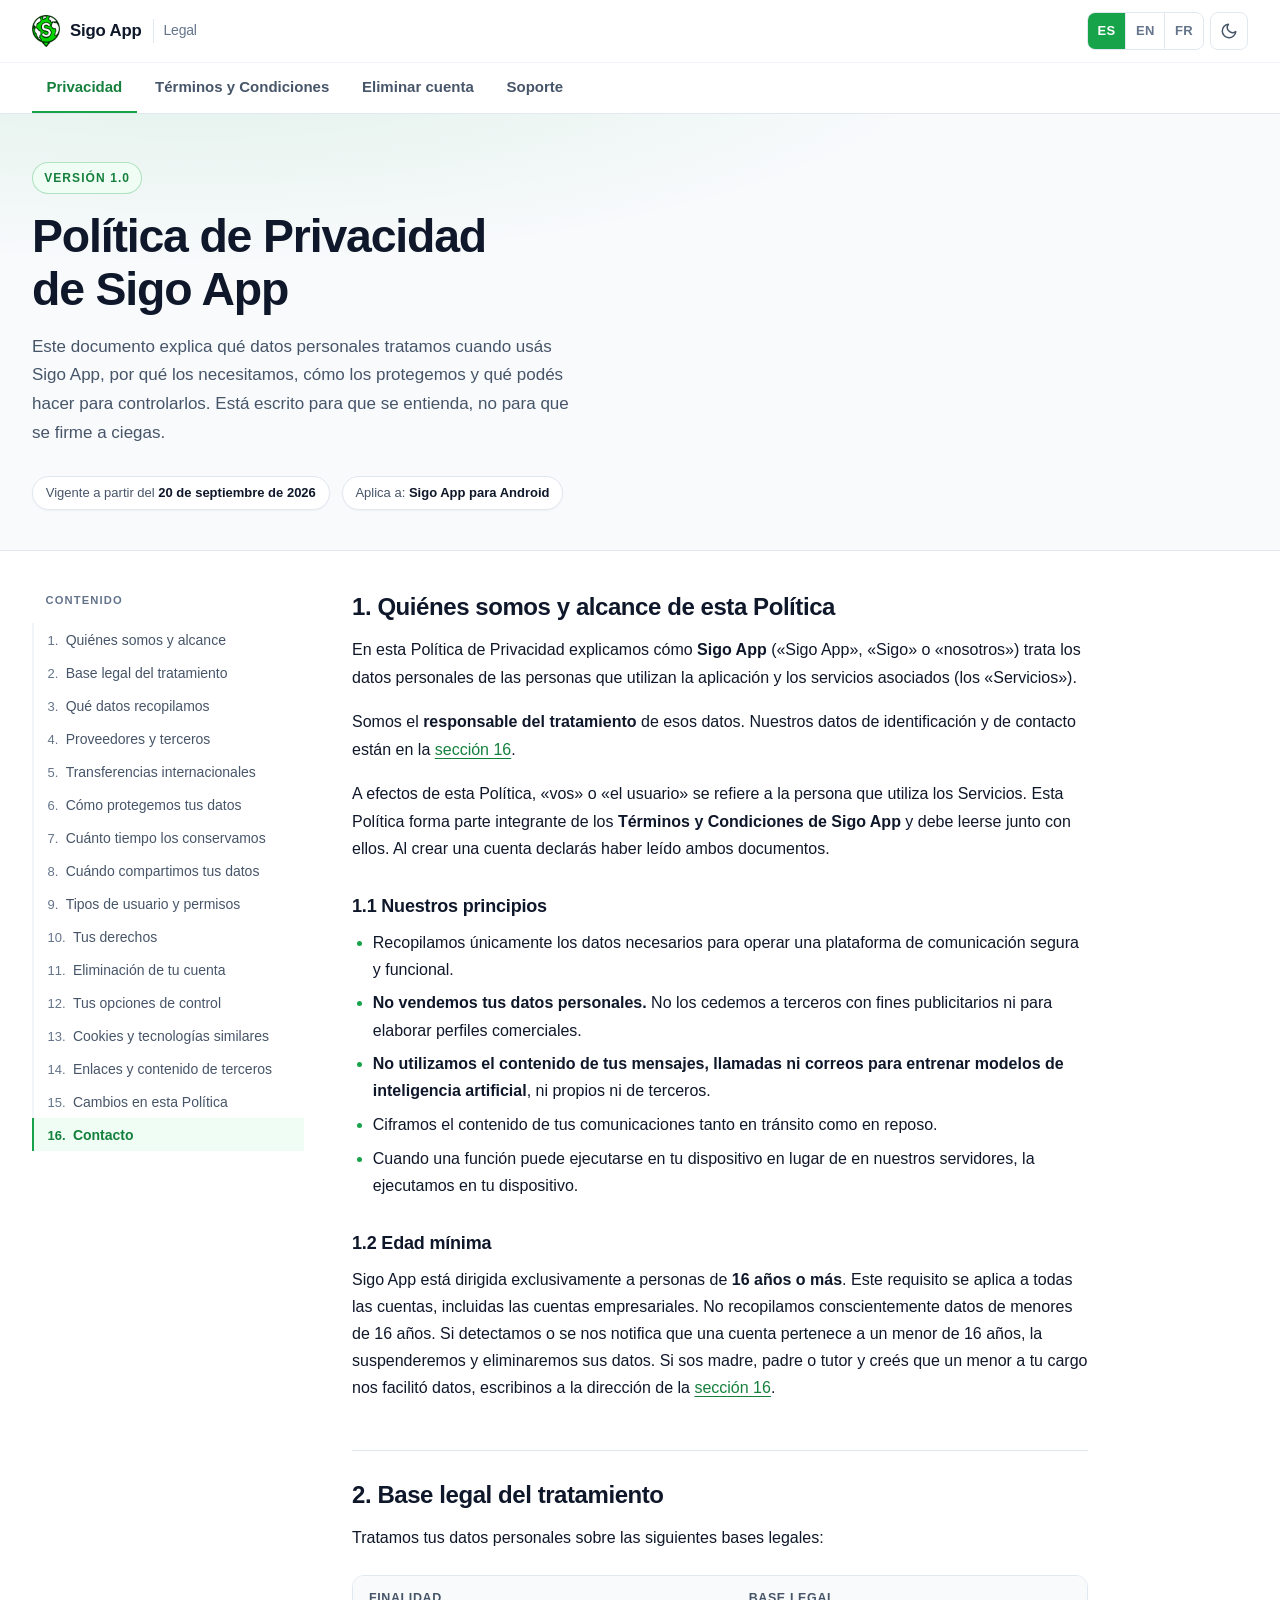
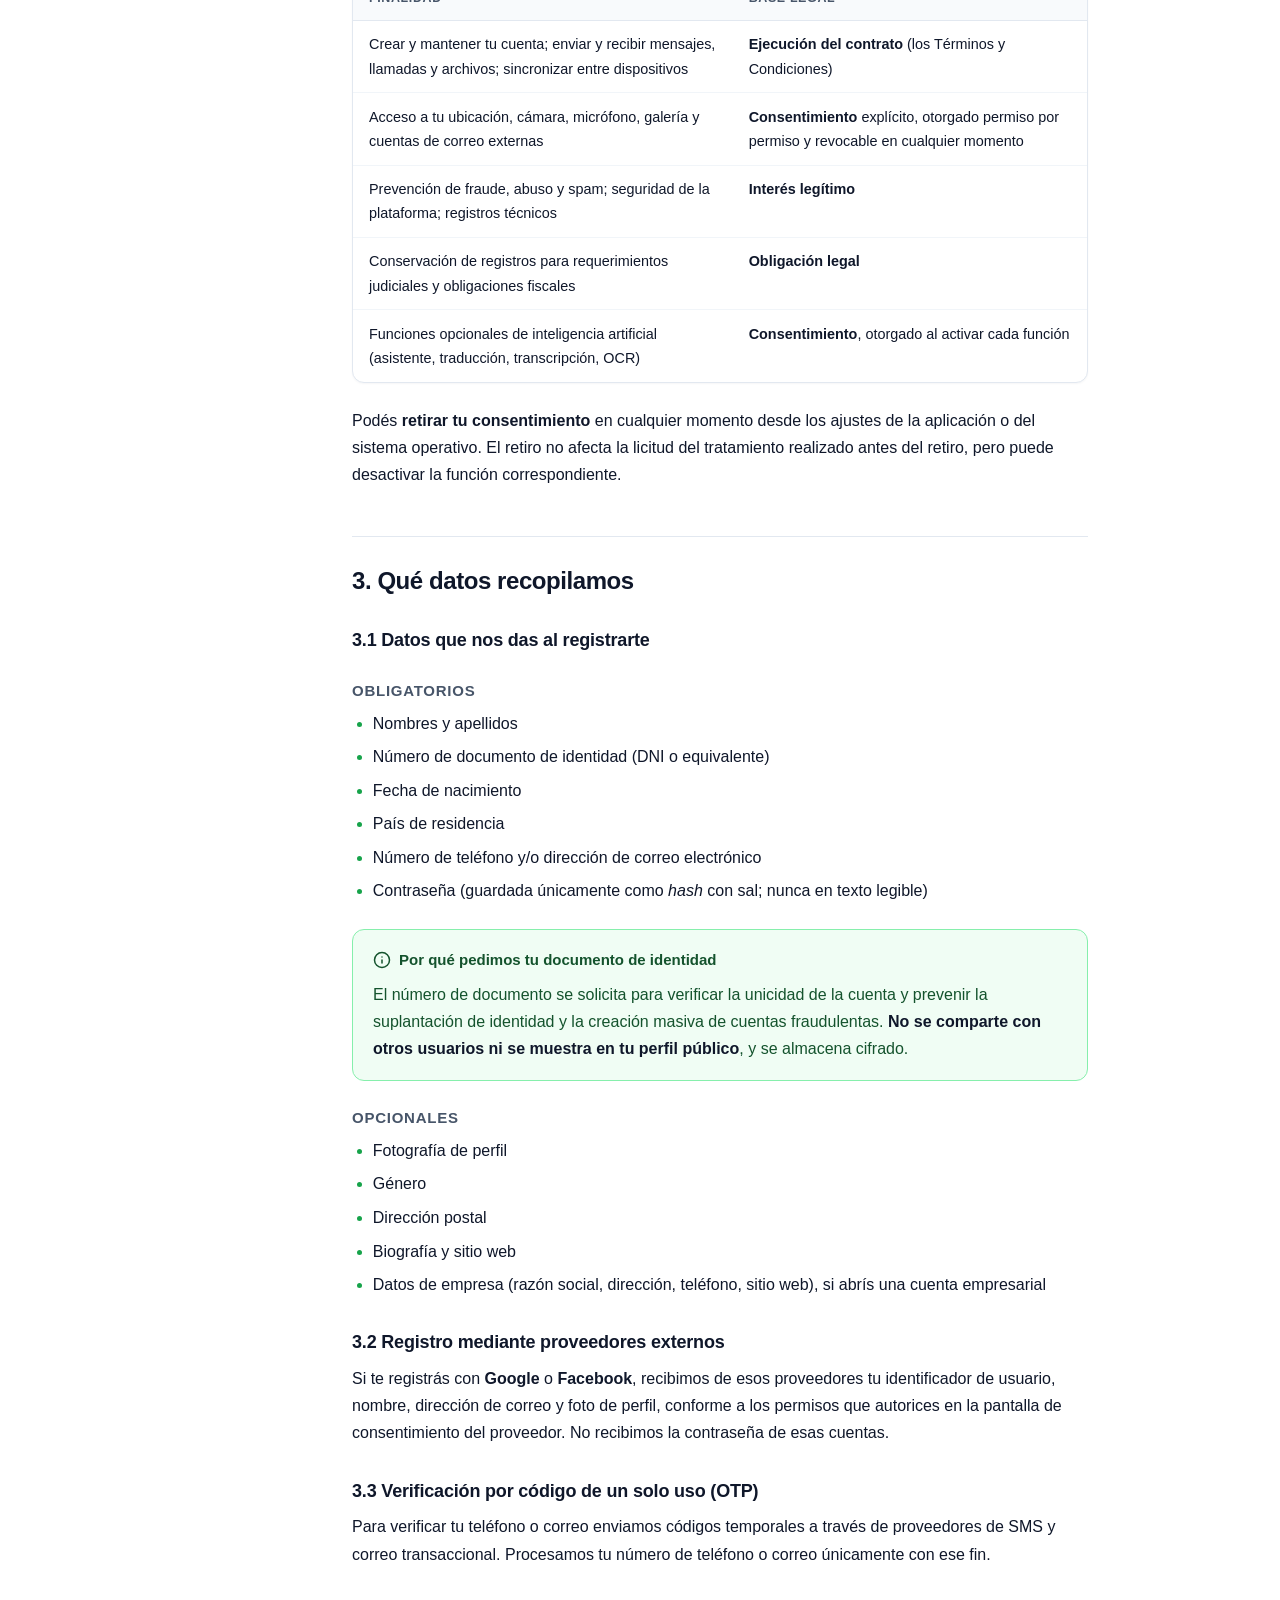
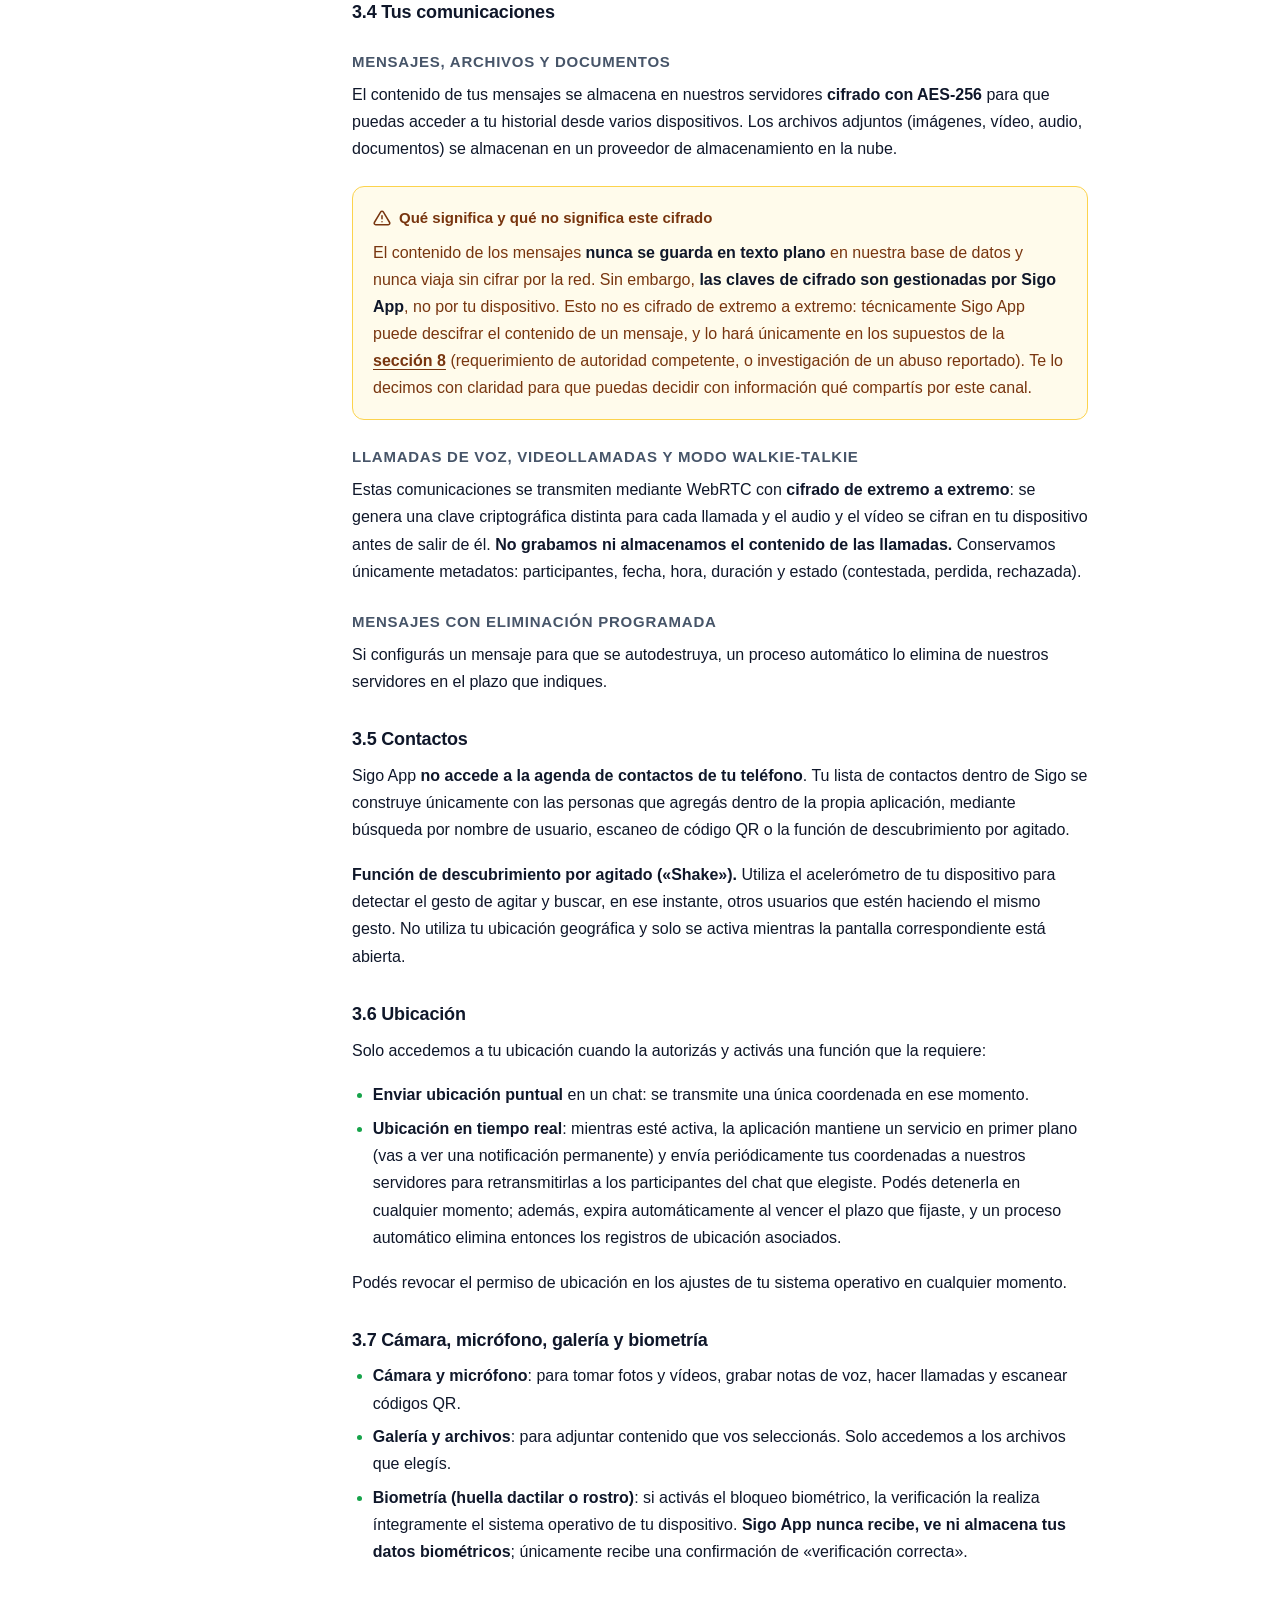
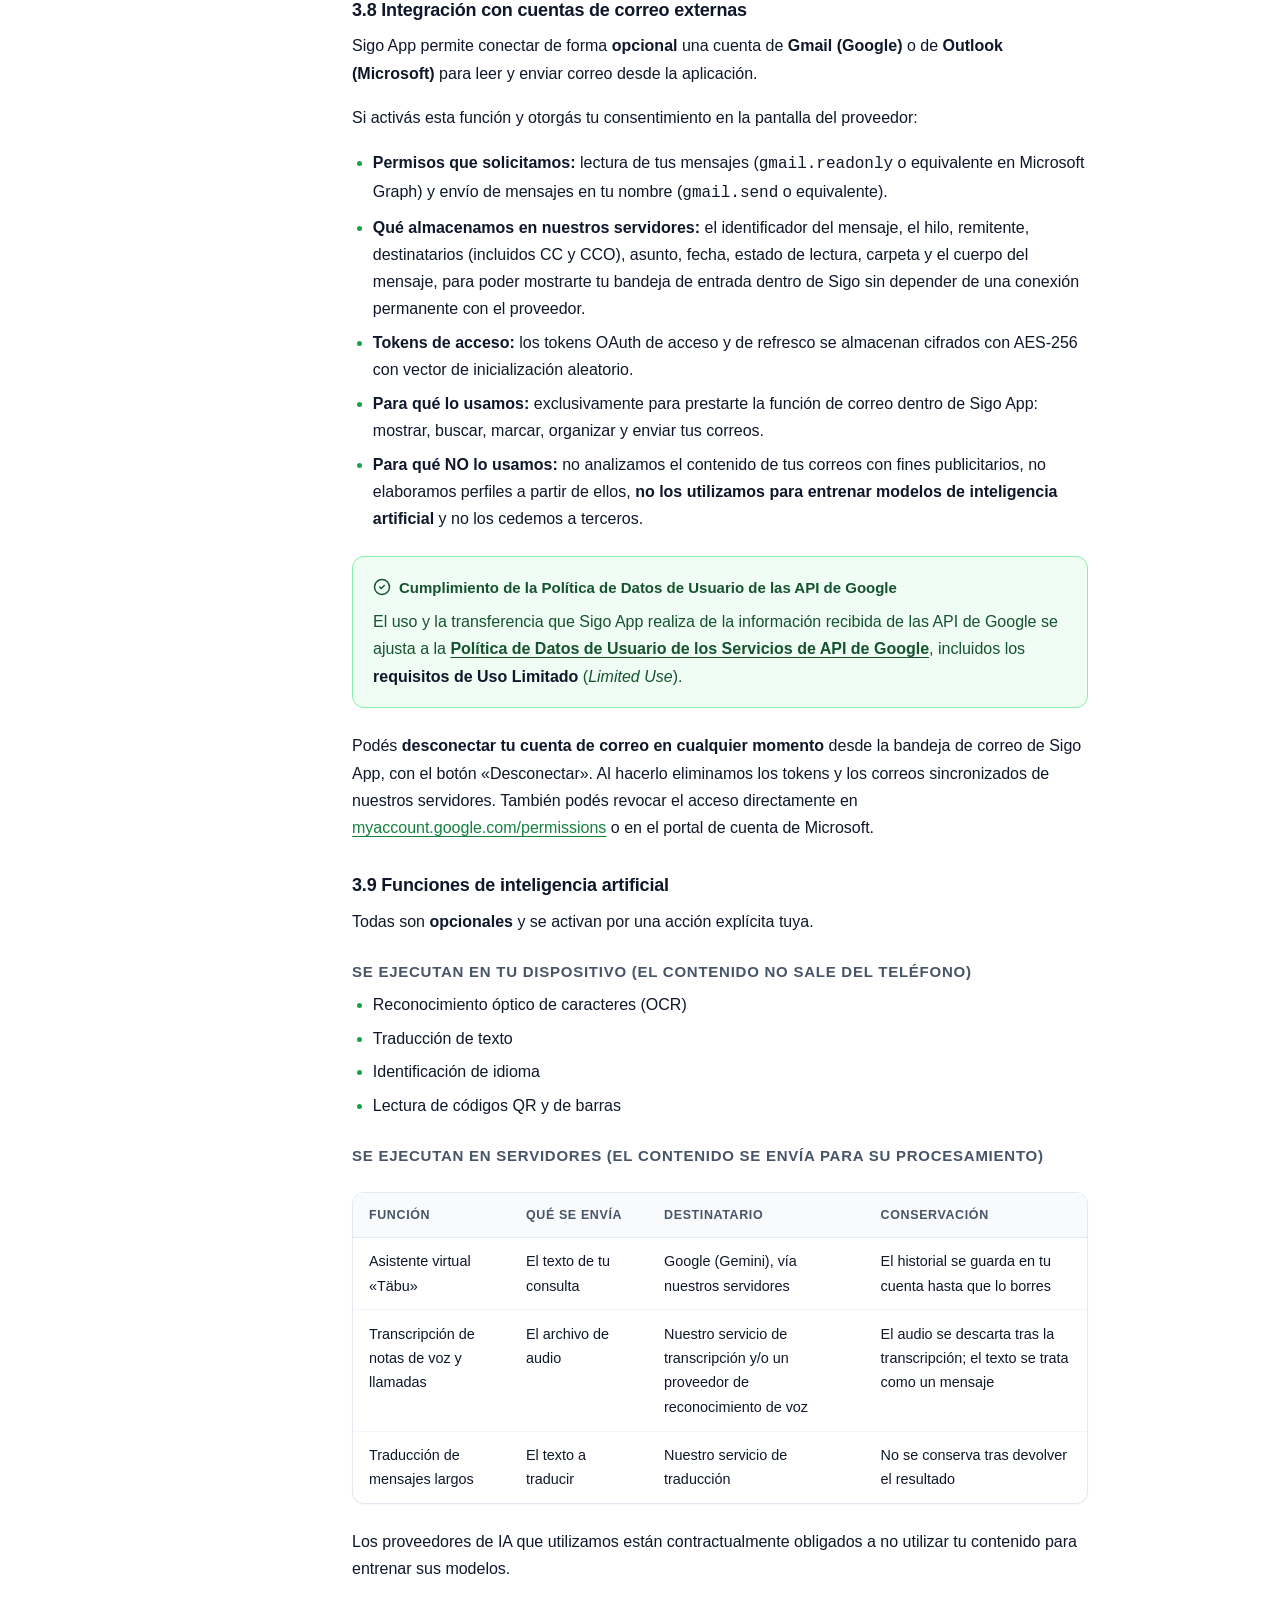
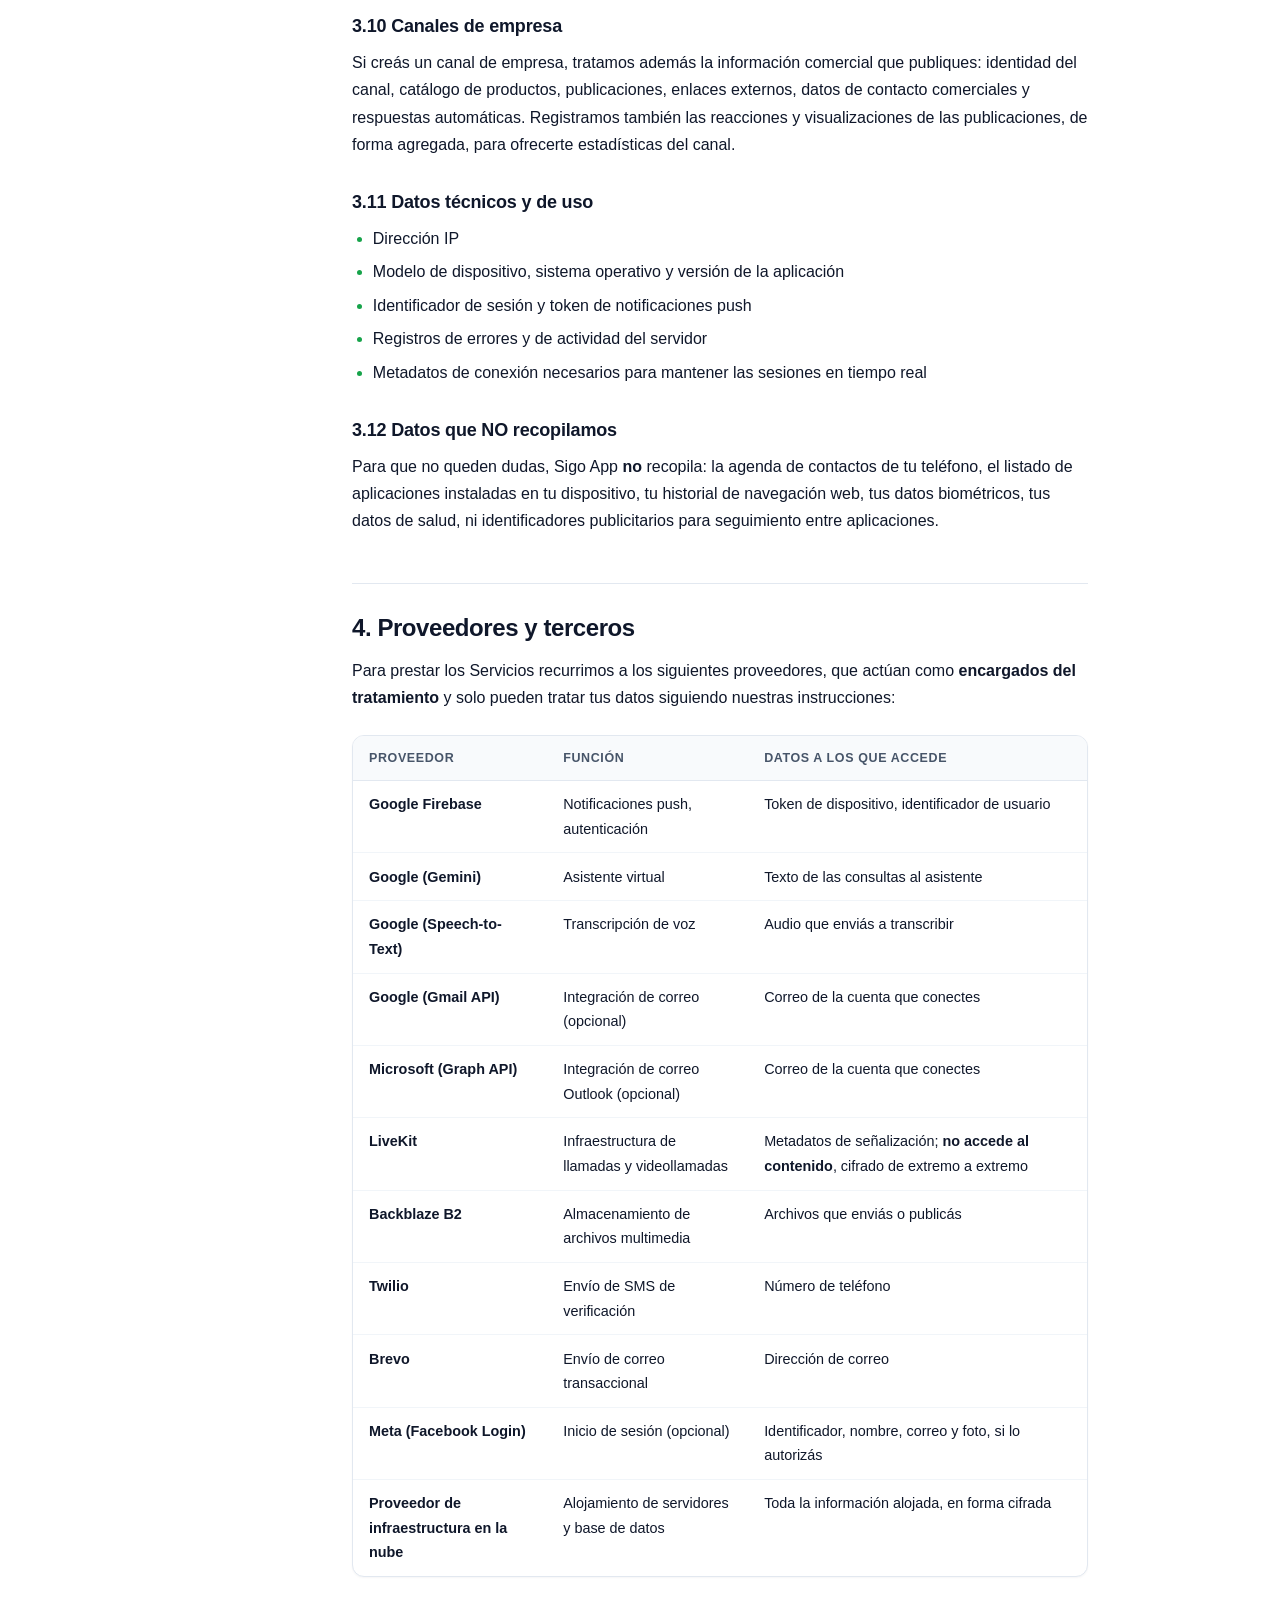
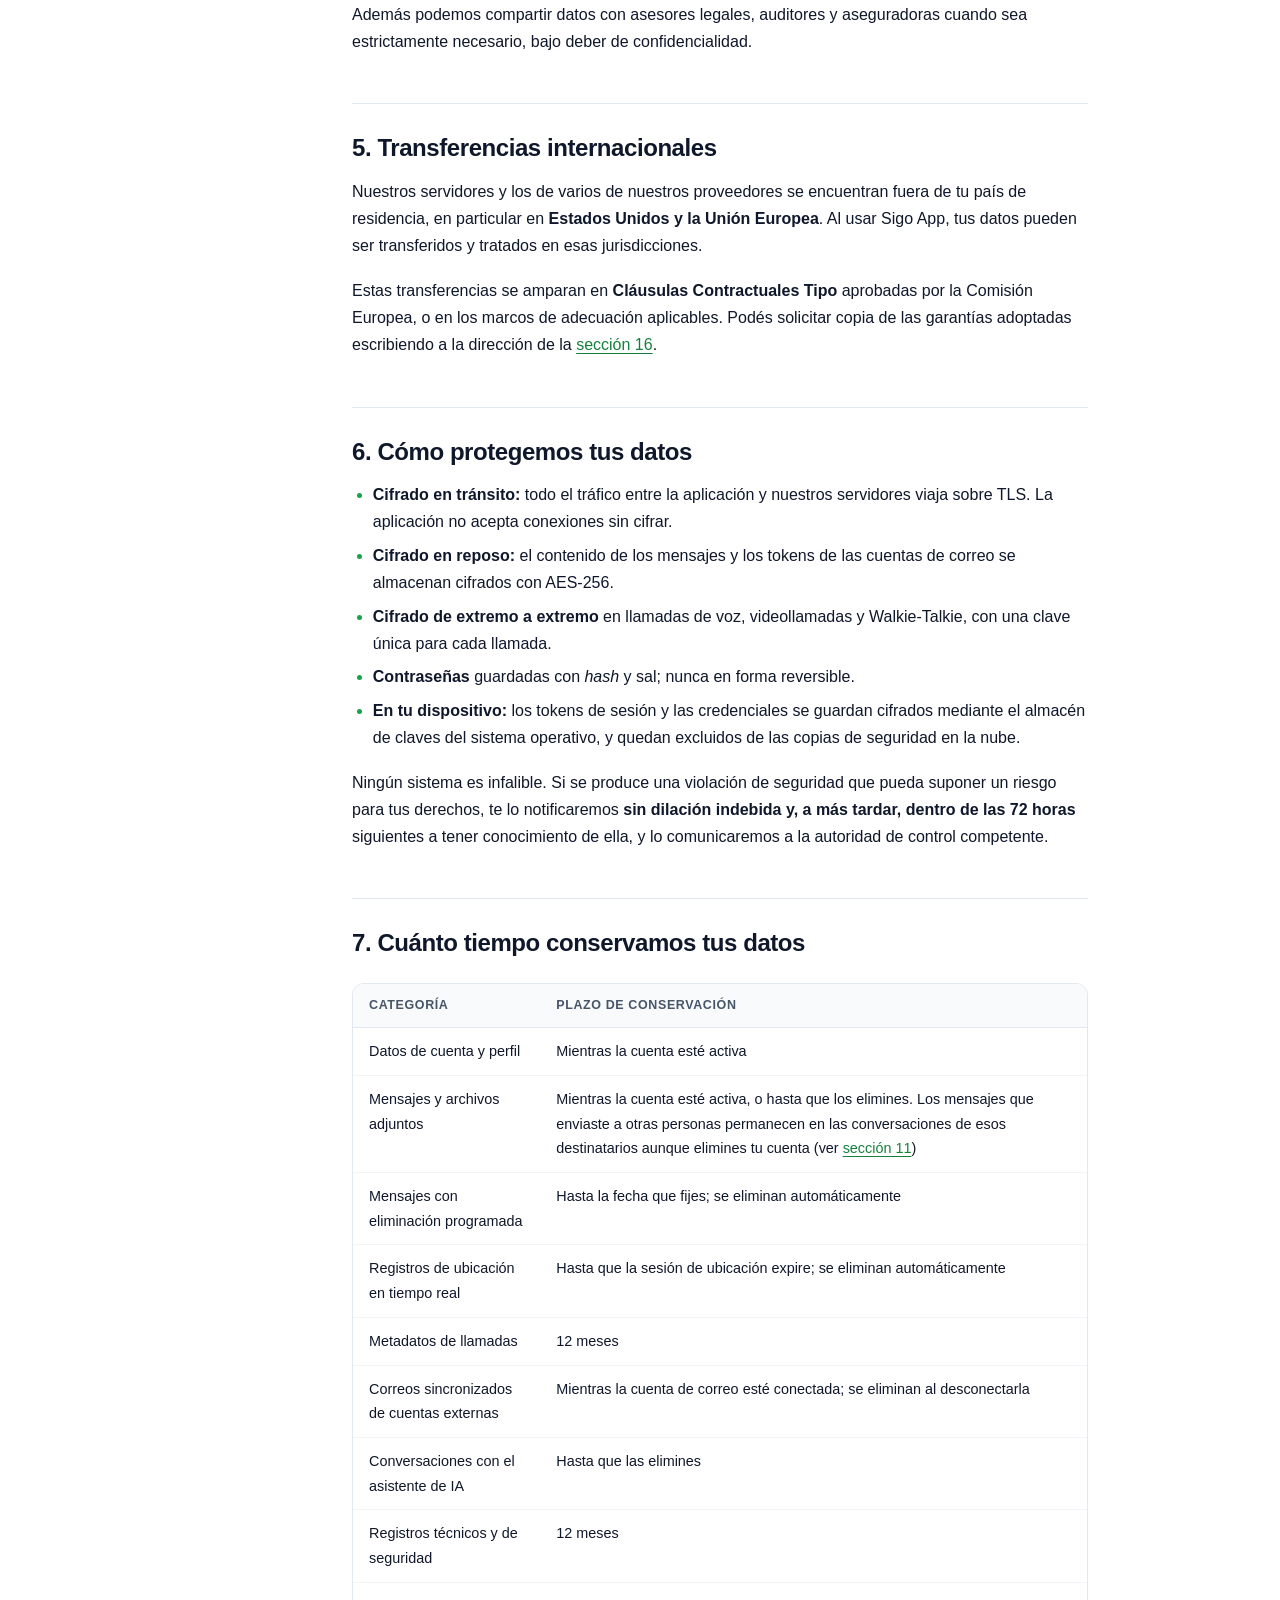
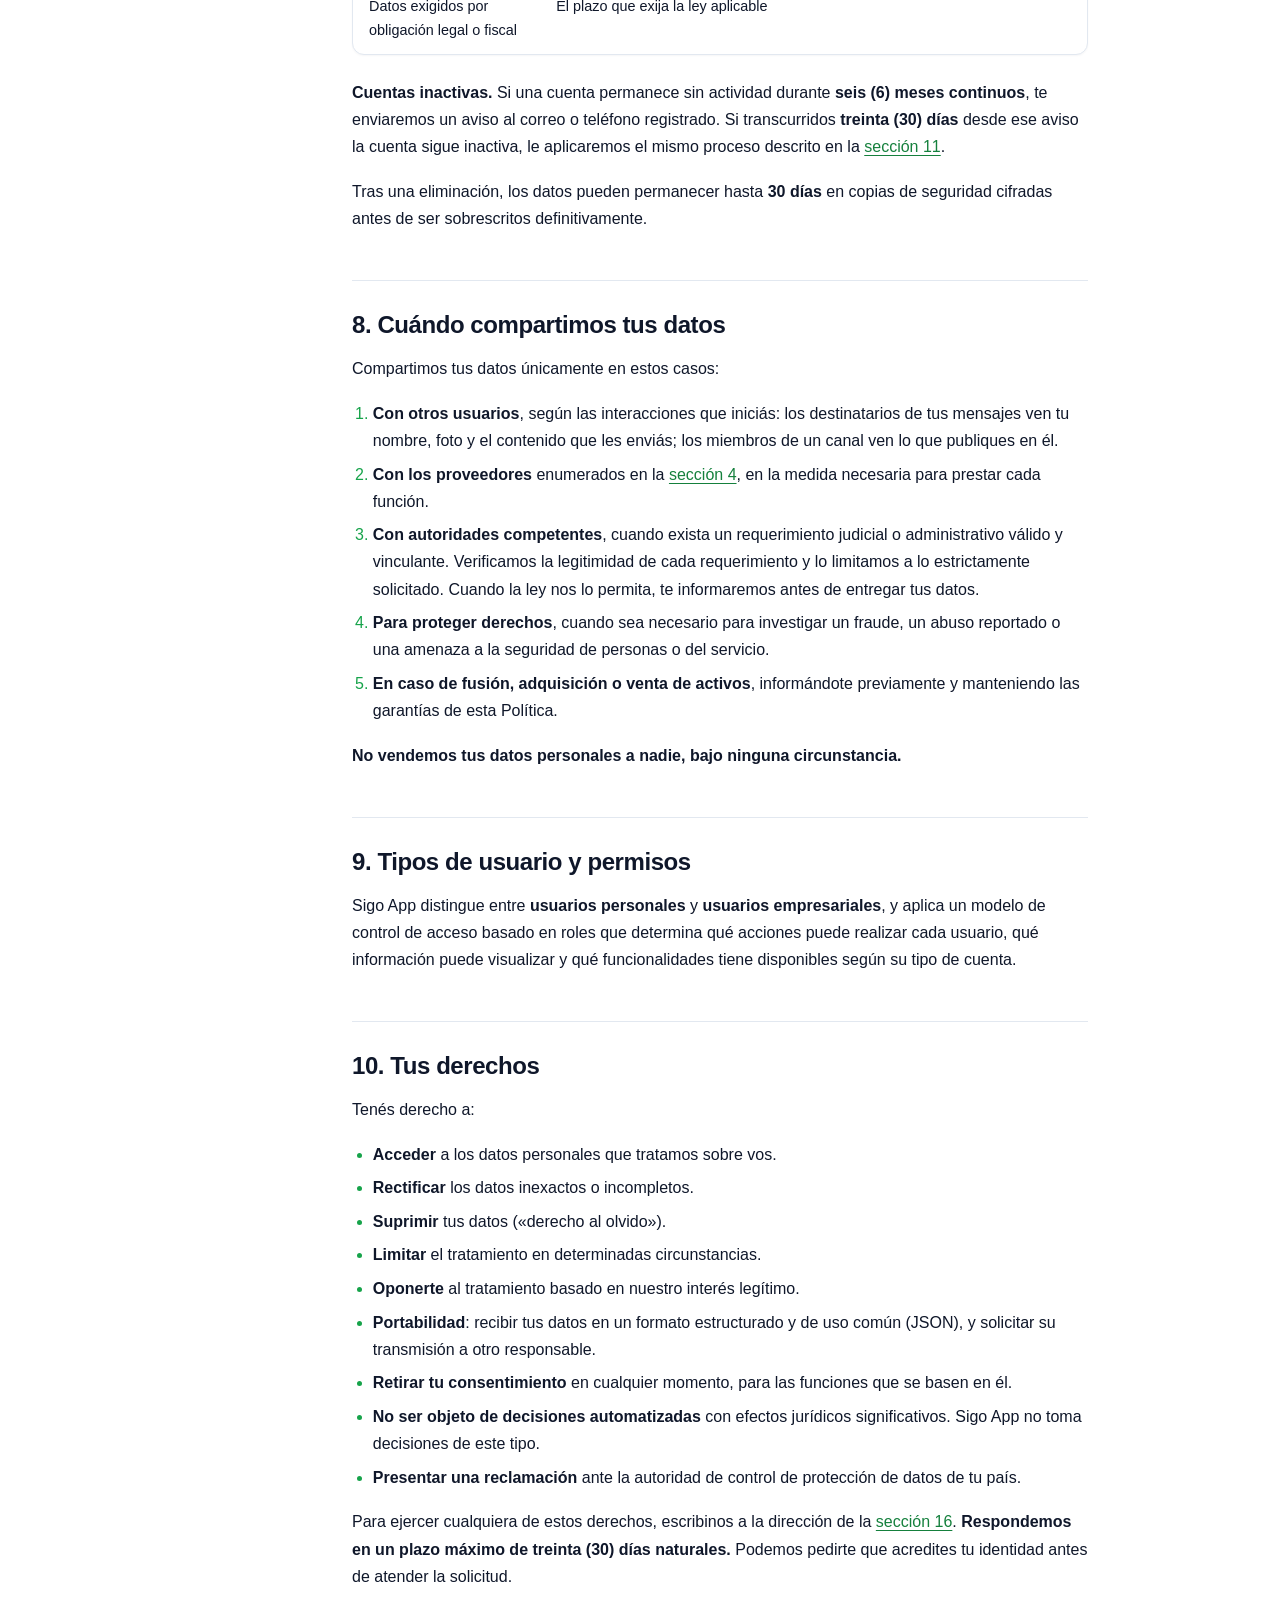
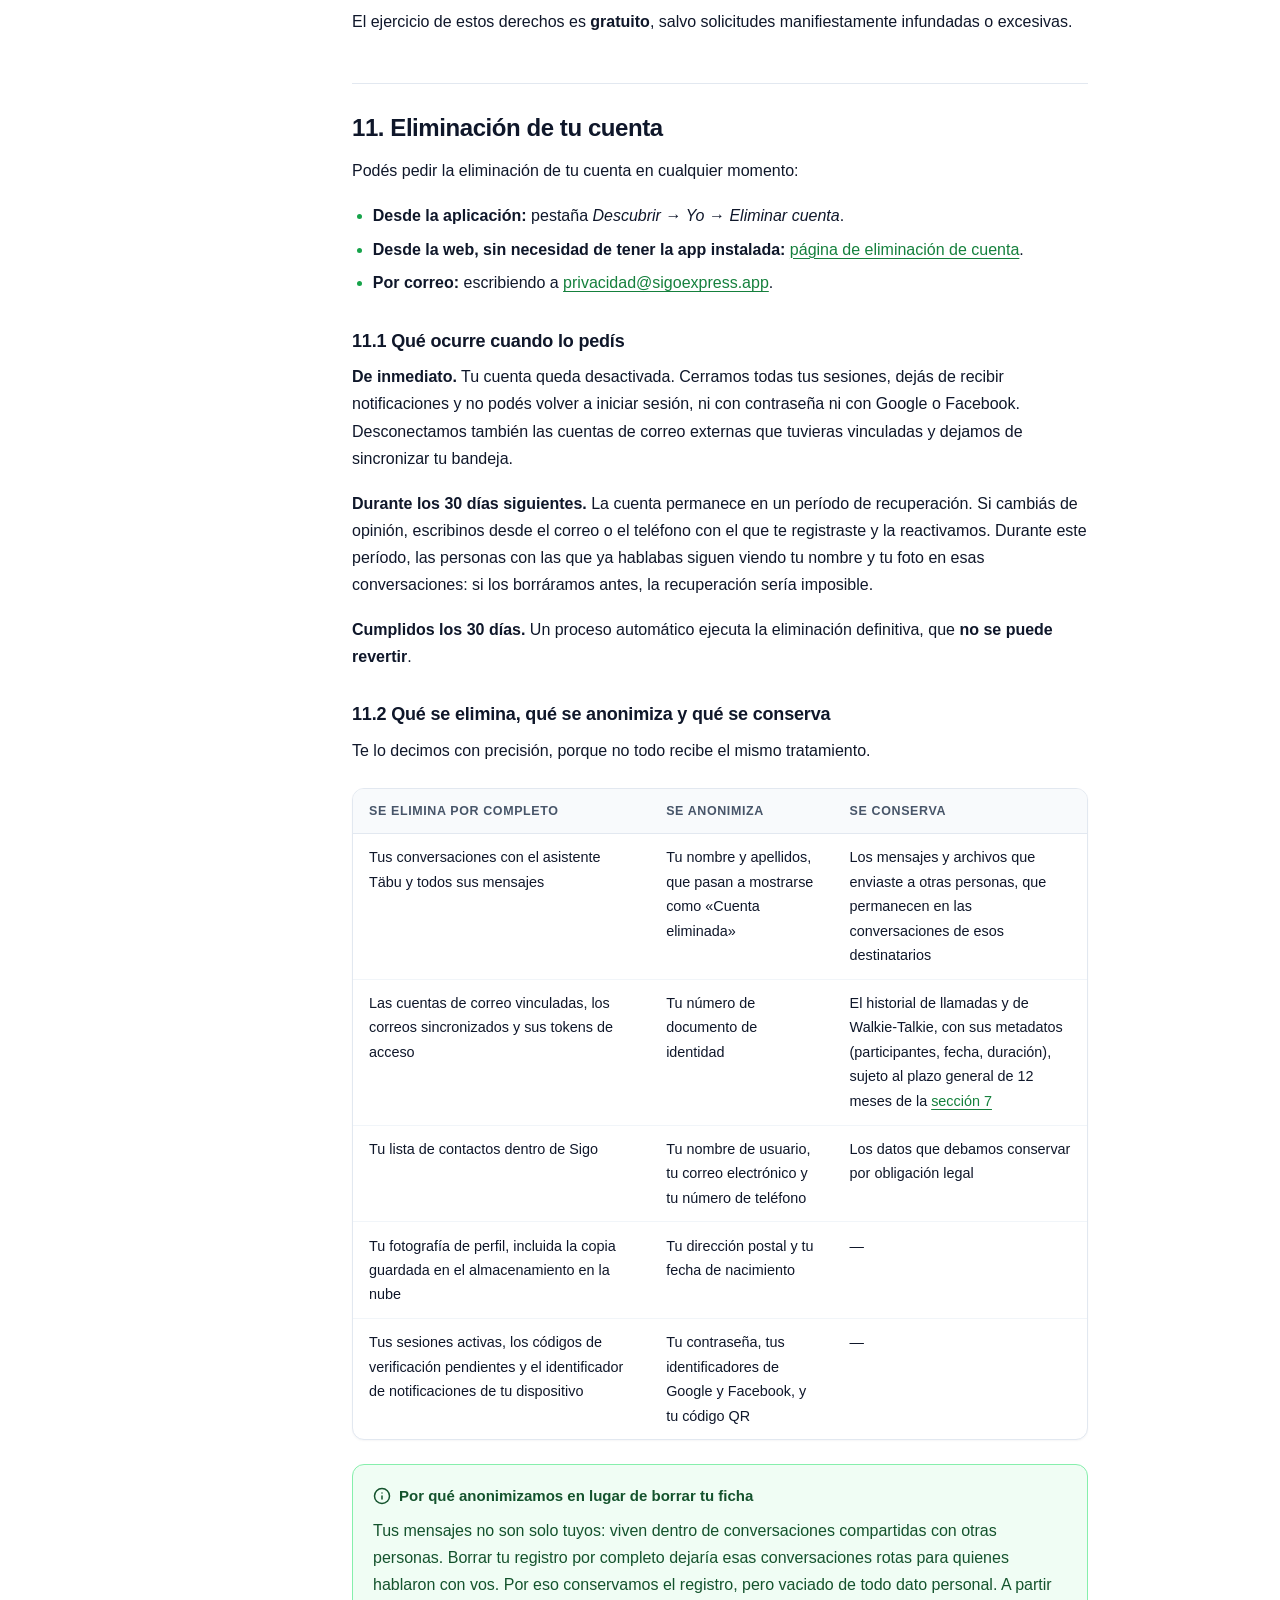
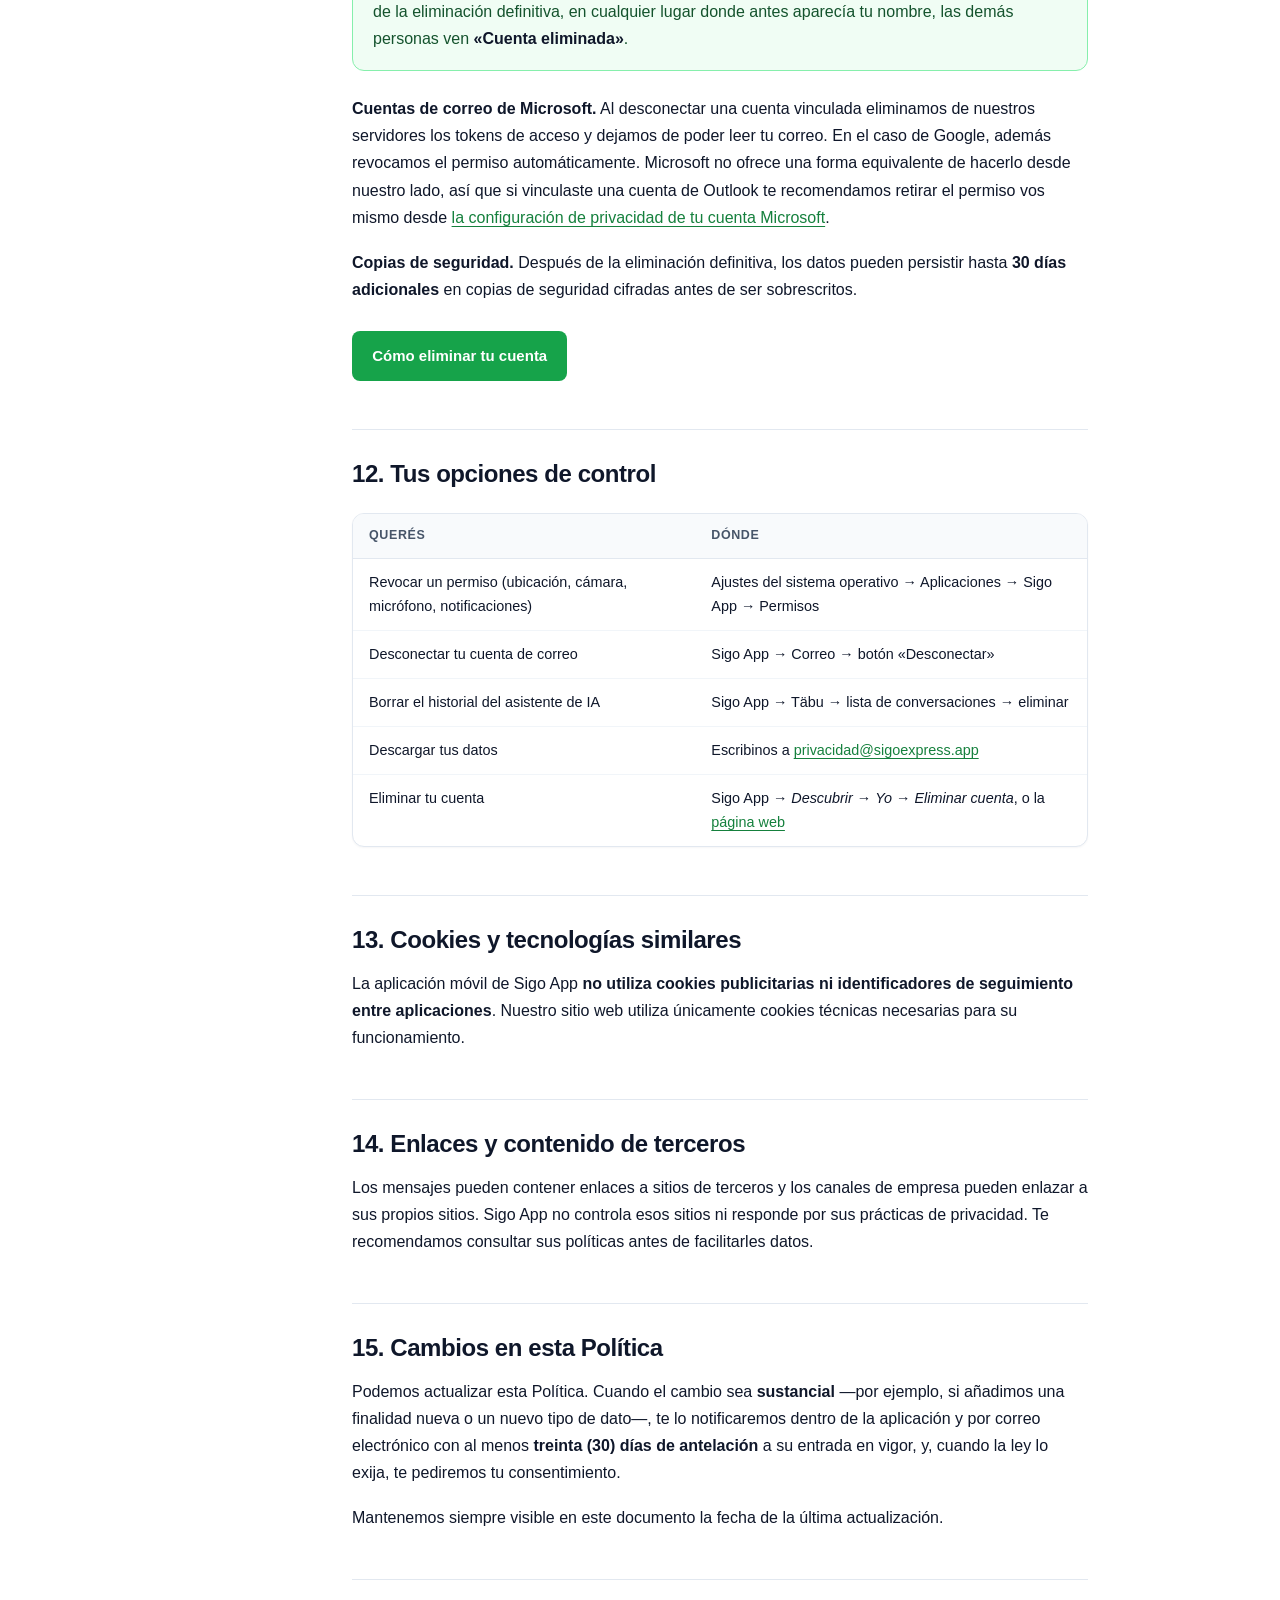
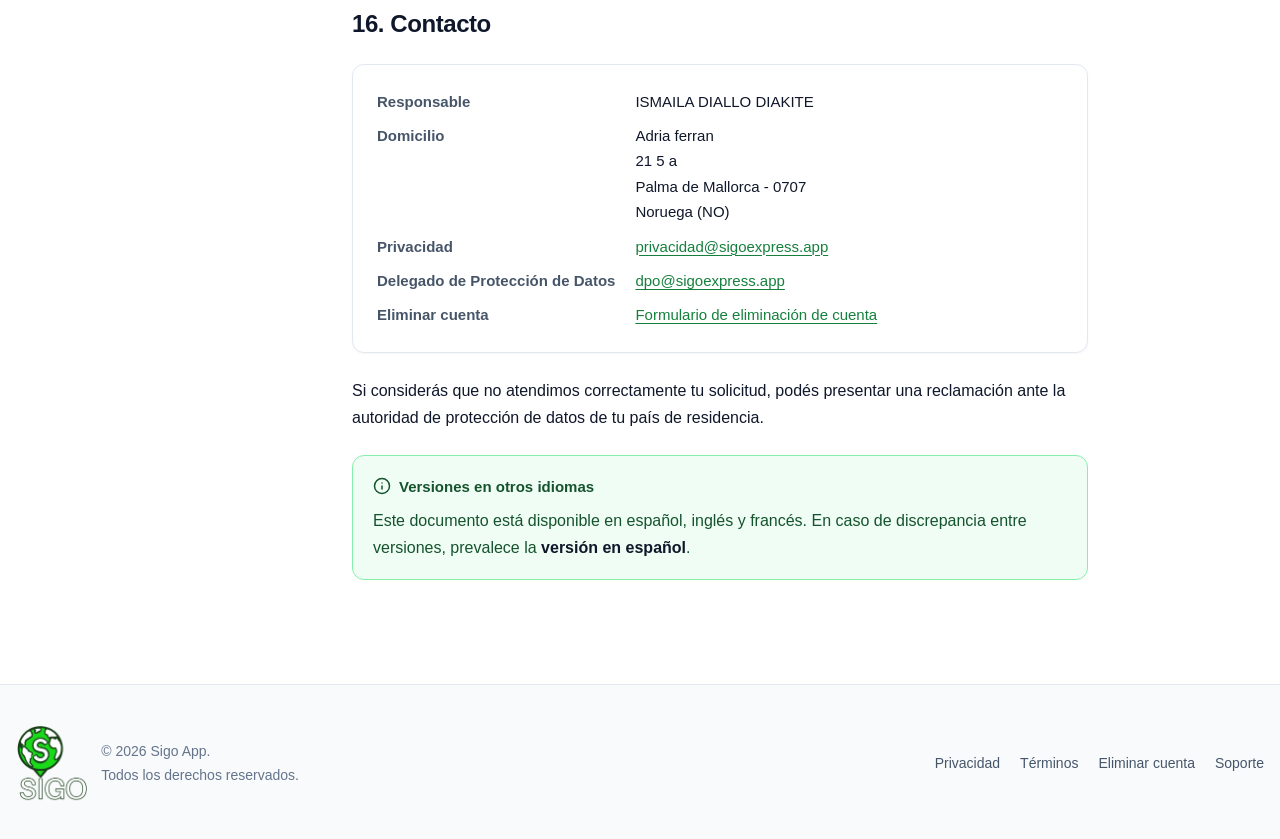
==== index.html @ d5df41c6 "Publicar políticas legales de Sigo App" ====
<!doctype html>
<html lang="es">
<head>
<meta charset="utf-8">
<meta name="viewport" content="width=device-width, initial-scale=1">
<title>Política de Privacidad · Sigo App</title>
<meta name="description" content="Política de Privacidad de Sigo App: qué datos recopilamos, cómo los protegemos, con quién los compartimos y cómo ejercer tus derechos.">
<meta name="robots" content="index, follow">
<meta property="og:type" content="website">
<meta property="og:title" content="Política de Privacidad · Sigo App">
<meta property="og:description" content="Qué datos recopila Sigo App, cómo los protege y cómo ejercer tus derechos.">
<meta property="og:locale" content="es_ES">
<link rel="alternate" hreflang="es" href="index.html">
<link rel="alternate" hreflang="en" href="en/index.html">
<link rel="alternate" hreflang="fr" href="fr/index.html">
<link rel="alternate" hreflang="x-default" href="index.html">
<link rel="icon" type="image/png" sizes="32x32" href="assets/favicon-32.png">
<link rel="apple-touch-icon" sizes="180x180" href="assets/apple-touch-icon.png">
<meta property="og:image" content="assets/og-image.png">
<link rel="stylesheet" href="assets/styles.css">
</head>
<body>

<a class="skip-link" href="#contenido">Saltar al contenido</a>

<header class="site-header">
  <div class="site-header__inner">
    <a class="brand" href="index.html">
      <img class="brand__logo" src="assets/logo-mark.png" alt="" width="85" height="96">
      Sigo App
      <span class="brand__sub">Legal</span>
    </a>

    <div class="site-header__spacer"></div>

    <div class="header-actions">
      <nav class="lang-switch" aria-label="Idioma">
        <a href="index.html" hreflang="es" lang="es" aria-current="true" title="Español">ES</a>
        <a href="en/index.html" hreflang="en" lang="en" title="English">EN</a>
        <a href="fr/index.html" hreflang="fr" lang="fr" title="Français">FR</a>
      </nav>
      <button class="icon-btn toc-toggle" data-toc-toggle aria-expanded="false"
              aria-controls="toc" aria-label="Abrir índice">
        <svg viewBox="0 0 24 24" fill="none" stroke="currentColor" stroke-width="2"
             stroke-linecap="round" aria-hidden="true">
          <path d="M4 6h16M4 12h16M4 18h16"/>
        </svg>
      </button>
      <button class="icon-btn" data-theme-toggle aria-label="Cambiar tema">
        <svg viewBox="0 0 24 24" fill="none" stroke="currentColor" stroke-width="2"
             stroke-linecap="round" stroke-linejoin="round" aria-hidden="true">
          <path d="M21 12.79A9 9 0 1 1 11.21 3 7 7 0 0 0 21 12.79Z"/>
        </svg>
      </button>
    </div>
  </div>

  <nav class="site-nav" aria-label="Documentos legales">
    <div class="site-nav__inner">
      <a href="index.html" aria-current="page">Privacidad</a>
      <a href="terminos.html">Términos y Condiciones</a>
      <a href="eliminar-cuenta.html">Eliminar cuenta</a>
      <a href="soporte.html">Soporte</a>
    </div>
  </nav>
</header>

<section class="hero">
  <div class="hero__inner">
    <p class="eyebrow">Versión 1.0</p>
    <h1>Política de Privacidad de Sigo App</h1>
    <p class="hero__lede">
      Este documento explica qué datos personales tratamos cuando usás Sigo App,
      por qué los necesitamos, cómo los protegemos y qué podés hacer para
      controlarlos. Está escrito para que se entienda, no para que se firme a
      ciegas.
    </p>
    <ul class="hero__meta">
<li>Vigente a partir del <strong>20 de septiembre de 2026</strong></li>
  <li>Aplica a: <strong>Sigo App para Android</strong></li>
    </ul>
  </div>
</section>

<button class="toc-scrim" aria-hidden="true" tabindex="-1"></button>

<div class="layout">

  <nav class="toc" id="toc" aria-label="Índice del documento">
    <p class="toc__title">Contenido</p>
    <ol>
<li><a href="#quienes-somos">Quiénes somos y alcance</a></li>
      <li><a href="#base-legal">Base legal del tratamiento</a></li>
      <li><a href="#datos">Qué datos recopilamos</a></li>
      <li><a href="#proveedores">Proveedores y terceros</a></li>
      <li><a href="#transferencias">Transferencias internacionales</a></li>
      <li><a href="#seguridad">Cómo protegemos tus datos</a></li>
      <li><a href="#retencion">Cuánto tiempo los conservamos</a></li>
      <li><a href="#comparticion">Cuándo compartimos tus datos</a></li>
      <li><a href="#roles">Tipos de usuario y permisos</a></li>
      <li><a href="#derechos">Tus derechos</a></li>
      <li><a href="#eliminacion">Eliminación de tu cuenta</a></li>
      <li><a href="#controles">Tus opciones de control</a></li>
      <li><a href="#cookies">Cookies y tecnologías similares</a></li>
      <li><a href="#terceros-enlaces">Enlaces y contenido de terceros</a></li>
      <li><a href="#cambios">Cambios en esta Política</a></li>
      <li><a href="#contacto">Contacto</a></li>
    </ol>
  </nav>

  <main class="prose" id="contenido">

<!-- ============================================================ 1 -->
    <h2 id="quienes-somos">1. Quiénes somos y alcance de esta Política</h2>

    <p>
      En esta Política de Privacidad explicamos cómo <strong>Sigo App</strong>
      («Sigo App», «Sigo» o «nosotros») trata los datos personales de las
      personas que utilizan la aplicación y los servicios asociados (los
      «Servicios»).
    </p>

    <p>
      Somos el <strong>responsable del tratamiento</strong> de esos datos. Nuestros
      datos de identificación y de contacto están en la
      <a href="#contacto">sección 16</a>.
    </p>

    <p>
      A efectos de esta Política, «vos» o «el usuario» se refiere a la persona
      que utiliza los Servicios. Esta Política forma parte integrante de los
      <strong>Términos y Condiciones de Sigo App</strong> y debe leerse junto
      con ellos. Al crear una cuenta declarás haber leído ambos documentos.
    </p>

    <h3 id="principios">1.1 Nuestros principios</h3>

    <ul>
      <li>Recopilamos únicamente los datos necesarios para operar una plataforma de comunicación segura y funcional.</li>
      <li><strong>No vendemos tus datos personales.</strong> No los cedemos a terceros con fines publicitarios ni para elaborar perfiles comerciales.</li>
      <li><strong>No utilizamos el contenido de tus mensajes, llamadas ni correos para entrenar modelos de inteligencia artificial</strong>, ni propios ni de terceros.</li>
      <li>Ciframos el contenido de tus comunicaciones tanto en tránsito como en reposo.</li>
      <li>Cuando una función puede ejecutarse en tu dispositivo en lugar de en nuestros servidores, la ejecutamos en tu dispositivo.</li>
    </ul>

    <h3 id="edad">1.2 Edad mínima</h3>

    <p>
      Sigo App está dirigida exclusivamente a personas de <strong>16 años o
      más</strong>. Este requisito se aplica a todas las cuentas, incluidas las
      cuentas empresariales. No recopilamos conscientemente datos de menores de
      16 años. Si detectamos o se nos notifica que una cuenta pertenece a un
      menor de 16 años, la suspenderemos y eliminaremos sus datos.
      Si sos madre, padre o tutor y creés que un menor a tu cargo nos facilitó
      datos, escribinos a la dirección de la <a href="#contacto">sección 16</a>.
    </p>

    <!-- ============================================================ 2 -->
    <h2 id="base-legal">2. Base legal del tratamiento</h2>

    <p>Tratamos tus datos personales sobre las siguientes bases legales:</p>

    <div class="table-wrap">
      <table>
        <thead>
          <tr><th scope="col">Finalidad</th><th scope="col">Base legal</th></tr>
        </thead>
        <tbody>
          <tr>
            <td>Crear y mantener tu cuenta; enviar y recibir mensajes, llamadas y archivos; sincronizar entre dispositivos</td>
            <td><strong>Ejecución del contrato</strong> (los Términos y Condiciones)</td>
          </tr>
          <tr>
            <td>Acceso a tu ubicación, cámara, micrófono, galería y cuentas de correo externas</td>
            <td><strong>Consentimiento</strong> explícito, otorgado permiso por permiso y revocable en cualquier momento</td>
          </tr>
          <tr>
            <td>Prevención de fraude, abuso y spam; seguridad de la plataforma; registros técnicos</td>
            <td><strong>Interés legítimo</strong></td>
          </tr>
          <tr>
            <td>Conservación de registros para requerimientos judiciales y obligaciones fiscales</td>
            <td><strong>Obligación legal</strong></td>
          </tr>
          <tr>
            <td>Funciones opcionales de inteligencia artificial (asistente, traducción, transcripción, OCR)</td>
            <td><strong>Consentimiento</strong>, otorgado al activar cada función</td>
          </tr>
        </tbody>
      </table>
    </div>

    <p>
      Podés <strong>retirar tu consentimiento</strong> en cualquier momento
      desde los ajustes de la aplicación o del sistema operativo. El retiro no
      afecta la licitud del tratamiento realizado antes del retiro, pero puede
      desactivar la función correspondiente.
    </p>

    <!-- ============================================================ 3 -->
    <h2 id="datos">3. Qué datos recopilamos</h2>

    <h3 id="datos-registro">3.1 Datos que nos das al registrarte</h3>

    <h4>Obligatorios</h4>
    <ul>
      <li>Nombres y apellidos</li>
      <li>Número de documento de identidad (DNI o equivalente)</li>
      <li>Fecha de nacimiento</li>
      <li>País de residencia</li>
      <li>Número de teléfono y/o dirección de correo electrónico</li>
      <li>Contraseña (guardada únicamente como <em>hash</em> con sal; nunca en texto legible)</li>
    </ul>

    <div class="callout">
      <div class="callout__title">
        <svg viewBox="0 0 24 24" fill="none" stroke="currentColor" stroke-width="2"
             stroke-linecap="round" stroke-linejoin="round" aria-hidden="true">
          <circle cx="12" cy="12" r="10"/><path d="M12 16v-4M12 8h.01"/>
        </svg>
        Por qué pedimos tu documento de identidad
      </div>
      <p>
        El número de documento se solicita para verificar la unicidad de la
        cuenta y prevenir la suplantación de identidad y la creación masiva de
        cuentas fraudulentas. <strong>No se comparte con otros usuarios ni se
        muestra en tu perfil público</strong>, y se almacena cifrado.
      </p>
    </div>

    <h4>Opcionales</h4>
    <ul>
      <li>Fotografía de perfil</li>
      <li>Género</li>
      <li>Dirección postal</li>
      <li>Biografía y sitio web</li>
      <li>Datos de empresa (razón social, dirección, teléfono, sitio web), si abrís una cuenta empresarial</li>
    </ul>

    <h3 id="datos-social">3.2 Registro mediante proveedores externos</h3>
    <p>
      Si te registrás con <strong>Google</strong> o <strong>Facebook</strong>,
      recibimos de esos proveedores tu identificador de usuario, nombre,
      dirección de correo y foto de perfil, conforme a los permisos que
      autorices en la pantalla de consentimiento del proveedor. No recibimos
      la contraseña de esas cuentas.
    </p>

    <h3 id="datos-otp">3.3 Verificación por código de un solo uso (OTP)</h3>
    <p>
      Para verificar tu teléfono o correo enviamos códigos temporales a través
      de proveedores de SMS y correo transaccional. Procesamos tu número de
      teléfono o correo únicamente con ese fin.
    </p>

    <h3 id="datos-comunicaciones">3.4 Tus comunicaciones</h3>

    <h4>Mensajes, archivos y documentos</h4>
    <p>
      El contenido de tus mensajes se almacena en nuestros servidores
      <strong>cifrado con AES-256</strong> para que puedas acceder a tu
      historial desde varios dispositivos. Los archivos adjuntos (imágenes,
      vídeo, audio, documentos) se almacenan en un proveedor de almacenamiento
      en la nube.
    </p>

    <div class="callout callout--warn">
      <div class="callout__title">
        <svg viewBox="0 0 24 24" fill="none" stroke="currentColor" stroke-width="2"
             stroke-linecap="round" stroke-linejoin="round" aria-hidden="true">
          <path d="M12 9v4M12 17h.01"/>
          <path d="M10.29 3.86 1.82 18a2 2 0 0 0 1.71 3h16.94a2 2 0 0 0 1.71-3L13.71 3.86a2 2 0 0 0-3.42 0Z"/>
        </svg>
        Qué significa y qué no significa este cifrado
      </div>
      <p>
        El contenido de los mensajes <strong>nunca se guarda en texto plano</strong>
        en nuestra base de datos y nunca viaja sin cifrar por la red. Sin
        embargo, <strong>las claves de cifrado son gestionadas por Sigo App</strong>,
        no por tu dispositivo. Esto no es cifrado de extremo a extremo:
        técnicamente Sigo App puede descifrar el contenido de un mensaje, y lo
        hará únicamente en los supuestos de la
        <a href="#comparticion">sección 8</a> (requerimiento de autoridad
        competente, o investigación de un abuso reportado). Te lo decimos con
        claridad para que puedas decidir con información qué compartís por este
        canal.
      </p>
    </div>

    <h4>Llamadas de voz, videollamadas y modo Walkie-Talkie</h4>
    <p>
      Estas comunicaciones se transmiten mediante WebRTC con
      <strong>cifrado de extremo a extremo</strong>: se genera una clave
      criptográfica distinta para cada llamada y el audio y el vídeo se cifran
      en tu dispositivo antes de salir de él.
      <strong>No grabamos ni almacenamos el contenido de las llamadas.</strong>
      Conservamos únicamente metadatos: participantes, fecha, hora, duración y
      estado (contestada, perdida, rechazada).
    </p>

    <h4>Mensajes con eliminación programada</h4>
    <p>
      Si configurás un mensaje para que se autodestruya, un proceso automático
      lo elimina de nuestros servidores en el plazo que indiques.
    </p>

    <h3 id="datos-contactos">3.5 Contactos</h3>
    <p>
      Sigo App <strong>no accede a la agenda de contactos de tu teléfono</strong>.
      Tu lista de contactos dentro de Sigo se construye únicamente con las
      personas que agregás dentro de la propia aplicación, mediante búsqueda
      por nombre de usuario, escaneo de código QR o la función de
      descubrimiento por agitado.
    </p>
    <p>
      <strong>Función de descubrimiento por agitado («Shake»).</strong> Utiliza
      el acelerómetro de tu dispositivo para detectar el gesto de agitar y
      buscar, en ese instante, otros usuarios que estén haciendo el mismo
      gesto. No utiliza tu ubicación geográfica y solo se activa mientras la
      pantalla correspondiente está abierta.
    </p>

    <h3 id="datos-ubicacion">3.6 Ubicación</h3>
    <p>Solo accedemos a tu ubicación cuando la autorizás y activás una función que la requiere:</p>
    <ul>
      <li><strong>Enviar ubicación puntual</strong> en un chat: se transmite una única coordenada en ese momento.</li>
      <li><strong>Ubicación en tiempo real</strong>: mientras esté activa, la aplicación mantiene un servicio en primer plano (vas a ver una notificación permanente) y envía periódicamente tus coordenadas a nuestros servidores para retransmitirlas a los participantes del chat que elegiste. Podés detenerla en cualquier momento; además, expira automáticamente al vencer el plazo que fijaste, y un proceso automático elimina entonces los registros de ubicación asociados.</li>
    </ul>
    <p>Podés revocar el permiso de ubicación en los ajustes de tu sistema operativo en cualquier momento.</p>

    <h3 id="datos-sensores">3.7 Cámara, micrófono, galería y biometría</h3>
    <ul>
      <li><strong>Cámara y micrófono</strong>: para tomar fotos y vídeos, grabar notas de voz, hacer llamadas y escanear códigos QR.</li>
      <li><strong>Galería y archivos</strong>: para adjuntar contenido que vos seleccionás. Solo accedemos a los archivos que elegís.</li>
      <li><strong>Biometría (huella dactilar o rostro)</strong>: si activás el bloqueo biométrico, la verificación la realiza íntegramente el sistema operativo de tu dispositivo. <strong>Sigo App nunca recibe, ve ni almacena tus datos biométricos</strong>; únicamente recibe una confirmación de «verificación correcta».</li>
    </ul>

    <h3 id="datos-correo">3.8 Integración con cuentas de correo externas</h3>

    <p>
      Sigo App permite conectar de forma <strong>opcional</strong> una cuenta de
      <strong>Gmail (Google)</strong> o de <strong>Outlook (Microsoft)</strong>
      para leer y enviar correo desde la aplicación.
    </p>

    <p>Si activás esta función y otorgás tu consentimiento en la pantalla del proveedor:</p>

    <ul>
      <li><strong>Permisos que solicitamos:</strong> lectura de tus mensajes (<code>gmail.readonly</code> o equivalente en Microsoft Graph) y envío de mensajes en tu nombre (<code>gmail.send</code> o equivalente).</li>
      <li><strong>Qué almacenamos en nuestros servidores:</strong> el identificador del mensaje, el hilo, remitente, destinatarios (incluidos CC y CCO), asunto, fecha, estado de lectura, carpeta y el cuerpo del mensaje, para poder mostrarte tu bandeja de entrada dentro de Sigo sin depender de una conexión permanente con el proveedor.</li>
      <li><strong>Tokens de acceso:</strong> los tokens OAuth de acceso y de refresco se almacenan cifrados con AES-256 con vector de inicialización aleatorio.</li>
      <li><strong>Para qué lo usamos:</strong> exclusivamente para prestarte la función de correo dentro de Sigo App: mostrar, buscar, marcar, organizar y enviar tus correos.</li>
      <li><strong>Para qué NO lo usamos:</strong> no analizamos el contenido de tus correos con fines publicitarios, no elaboramos perfiles a partir de ellos, <strong>no los utilizamos para entrenar modelos de inteligencia artificial</strong> y no los cedemos a terceros.</li>
    </ul>

    <div class="callout">
      <div class="callout__title">
        <svg viewBox="0 0 24 24" fill="none" stroke="currentColor" stroke-width="2"
             stroke-linecap="round" stroke-linejoin="round" aria-hidden="true">
          <path d="M9 12l2 2 4-4"/><circle cx="12" cy="12" r="10"/>
        </svg>
        Cumplimiento de la Política de Datos de Usuario de las API de Google
      </div>
      <p>
        El uso y la transferencia que Sigo App realiza de la información
        recibida de las API de Google se ajusta a la
        <a href="https://developers.google.com/terms/api-services-user-data-policy" target="_blank" rel="noopener noreferrer">Política
        de Datos de Usuario de los Servicios de API de Google</a>, incluidos los
        <strong>requisitos de Uso Limitado</strong> (<em>Limited Use</em>).
      </p>
    </div>

    <p>
      Podés <strong>desconectar tu cuenta de correo en cualquier momento</strong>
      desde la bandeja de correo de Sigo App, con el botón «Desconectar». Al hacerlo eliminamos los tokens y los
      correos sincronizados de nuestros servidores. También podés revocar el
      acceso directamente en
      <a href="https://myaccount.google.com/permissions" target="_blank" rel="noopener noreferrer">myaccount.google.com/permissions</a>
      o en el portal de cuenta de Microsoft.
    </p>

    <h3 id="datos-ia">3.9 Funciones de inteligencia artificial</h3>

    <p>Todas son <strong>opcionales</strong> y se activan por una acción explícita tuya.</p>

    <h4>Se ejecutan en tu dispositivo (el contenido no sale del teléfono)</h4>
    <ul>
      <li>Reconocimiento óptico de caracteres (OCR)</li>
      <li>Traducción de texto</li>
      <li>Identificación de idioma</li>
      <li>Lectura de códigos QR y de barras</li>
    </ul>

    <h4>Se ejecutan en servidores (el contenido se envía para su procesamiento)</h4>

    <div class="table-wrap">
      <table>
        <thead>
          <tr>
            <th scope="col">Función</th>
            <th scope="col">Qué se envía</th>
            <th scope="col">Destinatario</th>
            <th scope="col">Conservación</th>
          </tr>
        </thead>
        <tbody>
          <tr>
            <td>Asistente virtual «Täbu»</td>
            <td>El texto de tu consulta</td>
            <td>Google (Gemini), vía nuestros servidores</td>
            <td>El historial se guarda en tu cuenta hasta que lo borres</td>
          </tr>
          <tr>
            <td>Transcripción de notas de voz y llamadas</td>
            <td>El archivo de audio</td>
            <td>Nuestro servicio de transcripción y/o un proveedor de reconocimiento de voz</td>
            <td>El audio se descarta tras la transcripción; el texto se trata como un mensaje</td>
          </tr>
          <tr>
            <td>Traducción de mensajes largos</td>
            <td>El texto a traducir</td>
            <td>Nuestro servicio de traducción</td>
            <td>No se conserva tras devolver el resultado</td>
          </tr>
        </tbody>
      </table>
    </div>

    <p>
      Los proveedores de IA que utilizamos están contractualmente obligados a no
      utilizar tu contenido para entrenar sus modelos.
    </p>

    <h3 id="datos-empresa">3.10 Canales de empresa</h3>
    <p>
      Si creás un canal de empresa, tratamos además la información comercial que
      publiques: identidad del canal, catálogo de productos, publicaciones,
      enlaces externos, datos de contacto comerciales y respuestas automáticas.
      Registramos también las reacciones y visualizaciones de las publicaciones,
      de forma agregada, para ofrecerte estadísticas del canal.
    </p>

    <h3 id="datos-tecnicos">3.11 Datos técnicos y de uso</h3>
    <ul>
      <li>Dirección IP</li>
      <li>Modelo de dispositivo, sistema operativo y versión de la aplicación</li>
      <li>Identificador de sesión y token de notificaciones push</li>
      <li>Registros de errores y de actividad del servidor</li>
      <li>Metadatos de conexión necesarios para mantener las sesiones en tiempo real</li>
    </ul>

    <h3 id="datos-no">3.12 Datos que NO recopilamos</h3>
    <p>
      Para que no queden dudas, Sigo App <strong>no</strong> recopila: la agenda
      de contactos de tu teléfono, el listado de aplicaciones instaladas en tu
      dispositivo, tu historial de navegación web, tus datos biométricos, tus
      datos de salud, ni identificadores publicitarios para seguimiento entre
      aplicaciones.
    </p>

    <!-- ============================================================ 4 -->
    <h2 id="proveedores">4. Proveedores y terceros</h2>

    <p>
      Para prestar los Servicios recurrimos a los siguientes proveedores, que
      actúan como <strong>encargados del tratamiento</strong> y solo pueden
      tratar tus datos siguiendo nuestras instrucciones:
    </p>

    <div class="table-wrap">
      <table>
        <thead>
          <tr>
            <th scope="col">Proveedor</th>
            <th scope="col">Función</th>
            <th scope="col">Datos a los que accede</th>
          </tr>
        </thead>
        <tbody>
          <tr><td><strong>Google Firebase</strong></td><td>Notificaciones push, autenticación</td><td>Token de dispositivo, identificador de usuario</td></tr>
          <tr><td><strong>Google (Gemini)</strong></td><td>Asistente virtual</td><td>Texto de las consultas al asistente</td></tr>
          <tr><td><strong>Google (Speech-to-Text)</strong></td><td>Transcripción de voz</td><td>Audio que enviás a transcribir</td></tr>
          <tr><td><strong>Google (Gmail API)</strong></td><td>Integración de correo (opcional)</td><td>Correo de la cuenta que conectes</td></tr>
          <tr><td><strong>Microsoft (Graph API)</strong></td><td>Integración de correo Outlook (opcional)</td><td>Correo de la cuenta que conectes</td></tr>
          <tr><td><strong>LiveKit</strong></td><td>Infraestructura de llamadas y videollamadas</td><td>Metadatos de señalización; <strong>no accede al contenido</strong>, cifrado de extremo a extremo</td></tr>
          <tr><td><strong>Backblaze B2</strong></td><td>Almacenamiento de archivos multimedia</td><td>Archivos que enviás o publicás</td></tr>
          <tr><td><strong>Twilio</strong></td><td>Envío de SMS de verificación</td><td>Número de teléfono</td></tr>
          <tr><td><strong>Brevo</strong></td><td>Envío de correo transaccional</td><td>Dirección de correo</td></tr>
          <tr><td><strong>Meta (Facebook Login)</strong></td><td>Inicio de sesión (opcional)</td><td>Identificador, nombre, correo y foto, si lo autorizás</td></tr>
          <tr><td><strong>Proveedor de infraestructura en la nube</strong></td><td>Alojamiento de servidores y base de datos</td><td>Toda la información alojada, en forma cifrada</td></tr>
        </tbody>
      </table>
    </div>

    <p>
      Además podemos compartir datos con asesores legales, auditores y
      aseguradoras cuando sea estrictamente necesario, bajo deber de
      confidencialidad.
    </p>

    <!-- ============================================================ 5 -->
    <h2 id="transferencias">5. Transferencias internacionales</h2>
    <p>
      Nuestros servidores y los de varios de nuestros proveedores se encuentran
      fuera de tu país de residencia, en particular en
      <strong>Estados Unidos y la Unión Europea</strong>. Al usar Sigo App, tus
      datos pueden ser transferidos y tratados en esas jurisdicciones.
    </p>
    <p>
      Estas transferencias se amparan en <strong>Cláusulas Contractuales Tipo</strong>
      aprobadas por la Comisión Europea, o en los marcos de adecuación
      aplicables. Podés solicitar copia de las garantías adoptadas escribiendo a
      la dirección de la <a href="#contacto">sección 16</a>.
    </p>

    <!-- ============================================================ 6 -->
    <h2 id="seguridad">6. Cómo protegemos tus datos</h2>
    <ul>
      <li><strong>Cifrado en tránsito:</strong> todo el tráfico entre la aplicación y nuestros servidores viaja sobre TLS. La aplicación no acepta conexiones sin cifrar.</li>
      <li><strong>Cifrado en reposo:</strong> el contenido de los mensajes y los tokens de las cuentas de correo se almacenan cifrados con AES-256.</li>
      <li><strong>Cifrado de extremo a extremo</strong> en llamadas de voz, videollamadas y Walkie-Talkie, con una clave única para cada llamada.</li>
      <li><strong>Contraseñas</strong> guardadas con <em>hash</em> y sal; nunca en forma reversible.</li>
      <li><strong>En tu dispositivo:</strong> los tokens de sesión y las credenciales se guardan cifrados mediante el almacén de claves del sistema operativo, y quedan excluidos de las copias de seguridad en la nube.</li>
    </ul>
    <p>
      Ningún sistema es infalible. Si se produce una violación de seguridad que
      pueda suponer un riesgo para tus derechos, te lo notificaremos
      <strong>sin dilación indebida y, a más tardar, dentro de las 72 horas</strong>
      siguientes a tener conocimiento de ella, y lo comunicaremos a la autoridad
      de control competente.
    </p>

    <!-- ============================================================ 7 -->
    <h2 id="retencion">7. Cuánto tiempo conservamos tus datos</h2>

    <div class="table-wrap">
      <table>
        <thead>
          <tr><th scope="col">Categoría</th><th scope="col">Plazo de conservación</th></tr>
        </thead>
        <tbody>
          <tr><td>Datos de cuenta y perfil</td><td>Mientras la cuenta esté activa</td></tr>
          <tr><td>Mensajes y archivos adjuntos</td><td>Mientras la cuenta esté activa, o hasta que los elimines. Los mensajes que enviaste a otras personas permanecen en las conversaciones de esos destinatarios aunque elimines tu cuenta (ver <a href="#eliminacion">sección 11</a>)</td></tr>
          <tr><td>Mensajes con eliminación programada</td><td>Hasta la fecha que fijes; se eliminan automáticamente</td></tr>
          <tr><td>Registros de ubicación en tiempo real</td><td>Hasta que la sesión de ubicación expire; se eliminan automáticamente</td></tr>
          <tr><td>Metadatos de llamadas</td><td>12 meses</td></tr>
          <tr><td>Correos sincronizados de cuentas externas</td><td>Mientras la cuenta de correo esté conectada; se eliminan al desconectarla</td></tr>
          <tr><td>Conversaciones con el asistente de IA</td><td>Hasta que las elimines</td></tr>
          <tr><td>Registros técnicos y de seguridad</td><td>12 meses</td></tr>
          <tr><td>Datos exigidos por obligación legal o fiscal</td><td>El plazo que exija la ley aplicable</td></tr>
        </tbody>
      </table>
    </div>

    <p>
      <strong>Cuentas inactivas.</strong> Si una cuenta permanece sin actividad
      durante <strong>seis (6) meses continuos</strong>, te enviaremos un aviso
      al correo o teléfono registrado. Si transcurridos
      <strong>treinta (30) días</strong> desde ese aviso la cuenta sigue
      inactiva, le aplicaremos el mismo proceso descrito en la
      <a href="#eliminacion">sección 11</a>.
    </p>

    <p>
      Tras una eliminación, los datos pueden permanecer hasta
      <strong>30 días</strong> en copias de seguridad cifradas antes de ser
      sobrescritos definitivamente.
    </p>

    <!-- ============================================================ 8 -->
    <h2 id="comparticion">8. Cuándo compartimos tus datos</h2>

    <p>Compartimos tus datos únicamente en estos casos:</p>

    <ol>
      <li><strong>Con otros usuarios</strong>, según las interacciones que iniciás: los destinatarios de tus mensajes ven tu nombre, foto y el contenido que les enviás; los miembros de un canal ven lo que publiques en él.</li>
      <li><strong>Con los proveedores</strong> enumerados en la <a href="#proveedores">sección 4</a>, en la medida necesaria para prestar cada función.</li>
      <li><strong>Con autoridades competentes</strong>, cuando exista un requerimiento judicial o administrativo válido y vinculante. Verificamos la legitimidad de cada requerimiento y lo limitamos a lo estrictamente solicitado. Cuando la ley nos lo permita, te informaremos antes de entregar tus datos.</li>
      <li><strong>Para proteger derechos</strong>, cuando sea necesario para investigar un fraude, un abuso reportado o una amenaza a la seguridad de personas o del servicio.</li>
      <li><strong>En caso de fusión, adquisición o venta de activos</strong>, informándote previamente y manteniendo las garantías de esta Política.</li>
    </ol>

    <p><strong>No vendemos tus datos personales a nadie, bajo ninguna circunstancia.</strong></p>

    <!-- ============================================================ 9 -->
    <h2 id="roles">9. Tipos de usuario y permisos</h2>
    <p>
      Sigo App distingue entre <strong>usuarios personales</strong> y
      <strong>usuarios empresariales</strong>, y aplica un modelo de control de
      acceso basado en roles que determina qué acciones puede realizar cada
      usuario, qué información puede visualizar y qué funcionalidades tiene
      disponibles según su tipo de cuenta.
    </p>

    <!-- =========================================================== 10 -->
    <h2 id="derechos">10. Tus derechos</h2>

    <p>Tenés derecho a:</p>
    <ul>
      <li><strong>Acceder</strong> a los datos personales que tratamos sobre vos.</li>
      <li><strong>Rectificar</strong> los datos inexactos o incompletos.</li>
      <li><strong>Suprimir</strong> tus datos («derecho al olvido»).</li>
      <li><strong>Limitar</strong> el tratamiento en determinadas circunstancias.</li>
      <li><strong>Oponerte</strong> al tratamiento basado en nuestro interés legítimo.</li>
      <li><strong>Portabilidad</strong>: recibir tus datos en un formato estructurado y de uso común (JSON), y solicitar su transmisión a otro responsable.</li>
      <li><strong>Retirar tu consentimiento</strong> en cualquier momento, para las funciones que se basen en él.</li>
      <li><strong>No ser objeto de decisiones automatizadas</strong> con efectos jurídicos significativos. Sigo App no toma decisiones de este tipo.</li>
      <li><strong>Presentar una reclamación</strong> ante la autoridad de control de protección de datos de tu país.</li>
    </ul>

    <p>
      Para ejercer cualquiera de estos derechos, escribinos a la dirección de la
      <a href="#contacto">sección 16</a>.
      <strong>Respondemos en un plazo máximo de treinta (30) días naturales.</strong>
      Podemos pedirte que acredites tu identidad antes de atender la solicitud.
    </p>

    <p>
      El ejercicio de estos derechos es <strong>gratuito</strong>, salvo
      solicitudes manifiestamente infundadas o excesivas.
    </p>

    <!-- =========================================================== 11 -->
    <h2 id="eliminacion">11. Eliminación de tu cuenta</h2>

    <p>Podés pedir la eliminación de tu cuenta en cualquier momento:</p>
    <ul>
      <li><strong>Desde la aplicación:</strong> pestaña <em>Descubrir</em> → <em>Yo</em> → <em>Eliminar cuenta</em>.</li>
      <li><strong>Desde la web, sin necesidad de tener la app instalada:</strong> <a href="eliminar-cuenta.html">página de eliminación de cuenta</a>.</li>
      <li><strong>Por correo:</strong> escribiendo a <a href="mailto:privacidad@sigoexpress.app">privacidad@sigoexpress.app</a>.</li>
    </ul>

    <h3 id="eliminacion-proceso">11.1 Qué ocurre cuando lo pedís</h3>

    <p>
      <strong>De inmediato.</strong> Tu cuenta queda desactivada. Cerramos todas
      tus sesiones, dejás de recibir notificaciones y no podés volver a iniciar
      sesión, ni con contraseña ni con Google o Facebook. Desconectamos también
      las cuentas de correo externas que tuvieras vinculadas y dejamos de
      sincronizar tu bandeja.
    </p>

    <p>
      <strong>Durante los 30 días siguientes.</strong> La cuenta permanece en un
      período de recuperación. Si cambiás de opinión, escribinos desde el correo
      o el teléfono con el que te registraste y la reactivamos. Durante este
      período, las personas con las que ya hablabas siguen viendo tu nombre y tu
      foto en esas conversaciones: si los borráramos antes, la recuperación
      sería imposible.
    </p>

    <p>
      <strong>Cumplidos los 30 días.</strong> Un proceso automático ejecuta la
      eliminación definitiva, que <strong>no se puede revertir</strong>.
    </p>

    <h3 id="eliminacion-detalle">11.2 Qué se elimina, qué se anonimiza y qué se conserva</h3>

    <p>
      Te lo decimos con precisión, porque no todo recibe el mismo tratamiento.
    </p>

    <div class="table-wrap">
      <table>
        <thead>
          <tr>
            <th scope="col">Se elimina por completo</th>
            <th scope="col">Se anonimiza</th>
            <th scope="col">Se conserva</th>
          </tr>
        </thead>
        <tbody>
          <tr>
            <td>Tus conversaciones con el asistente Täbu y todos sus mensajes</td>
            <td>Tu nombre y apellidos, que pasan a mostrarse como «Cuenta eliminada»</td>
            <td>Los mensajes y archivos que enviaste a otras personas, que permanecen en las conversaciones de esos destinatarios</td>
          </tr>
          <tr>
            <td>Las cuentas de correo vinculadas, los correos sincronizados y sus tokens de acceso</td>
            <td>Tu número de documento de identidad</td>
            <td>El historial de llamadas y de Walkie-Talkie, con sus metadatos (participantes, fecha, duración), sujeto al plazo general de 12 meses de la <a href="#retencion">sección 7</a></td>
          </tr>
          <tr>
            <td>Tu lista de contactos dentro de Sigo</td>
            <td>Tu nombre de usuario, tu correo electrónico y tu número de teléfono</td>
            <td>Los datos que debamos conservar por obligación legal</td>
          </tr>
          <tr>
            <td>Tu fotografía de perfil, incluida la copia guardada en el almacenamiento en la nube</td>
            <td>Tu dirección postal y tu fecha de nacimiento</td>
            <td>&mdash;</td>
          </tr>
          <tr>
            <td>Tus sesiones activas, los códigos de verificación pendientes y el identificador de notificaciones de tu dispositivo</td>
            <td>Tu contraseña, tus identificadores de Google y Facebook, y tu código QR</td>
            <td>&mdash;</td>
          </tr>
        </tbody>
      </table>
    </div>

    <div class="callout">
      <div class="callout__title">
        <svg viewBox="0 0 24 24" fill="none" stroke="currentColor" stroke-width="2"
             stroke-linecap="round" stroke-linejoin="round" aria-hidden="true">
          <circle cx="12" cy="12" r="10"/><path d="M12 16v-4M12 8h.01"/>
        </svg>
        Por qué anonimizamos en lugar de borrar tu ficha
      </div>
      <p>
        Tus mensajes no son solo tuyos: viven dentro de conversaciones
        compartidas con otras personas. Borrar tu registro por completo dejaría
        esas conversaciones rotas para quienes hablaron con vos. Por eso
        conservamos el registro, pero vaciado de todo dato personal. A partir de
        la eliminación definitiva, en cualquier lugar donde antes aparecía tu
        nombre, las demás personas ven <strong>«Cuenta eliminada»</strong>.
      </p>
    </div>

    <p>
      <strong>Cuentas de correo de Microsoft.</strong> Al desconectar una cuenta
      vinculada eliminamos de nuestros servidores los tokens de acceso y dejamos
      de poder leer tu correo. En el caso de Google, además revocamos el permiso
      automáticamente. Microsoft no ofrece una forma equivalente de hacerlo desde
      nuestro lado, así que si vinculaste una cuenta de Outlook te recomendamos
      retirar el permiso vos mismo desde
      <a href="https://account.microsoft.com/privacy" target="_blank" rel="noopener noreferrer">la
      configuración de privacidad de tu cuenta Microsoft</a>.
    </p>

    <p>
      <strong>Copias de seguridad.</strong> Después de la eliminación definitiva,
      los datos pueden persistir hasta <strong>30 días adicionales</strong> en
      copias de seguridad cifradas antes de ser sobrescritos.
    </p>

    <div class="cta-row">
      <a class="btn btn--primary" href="eliminar-cuenta.html">
        Cómo eliminar tu cuenta
      </a>
    </div>

    <h2 id="controles">12. Tus opciones de control</h2>

    <div class="table-wrap">
      <table>
        <thead>
          <tr><th scope="col">Querés</th><th scope="col">Dónde</th></tr>
        </thead>
        <tbody>
          <tr><td>Revocar un permiso (ubicación, cámara, micrófono, notificaciones)</td><td>Ajustes del sistema operativo → Aplicaciones → Sigo App → Permisos</td></tr>
          <tr><td>Desconectar tu cuenta de correo</td><td>Sigo App → Correo → botón «Desconectar»</td></tr>
          <tr><td>Borrar el historial del asistente de IA</td><td>Sigo App → Täbu → lista de conversaciones → eliminar</td></tr>
          <tr><td>Descargar tus datos</td><td>Escribinos a <a href="mailto:privacidad@sigoexpress.app">privacidad@sigoexpress.app</a></td></tr>
          <tr><td>Eliminar tu cuenta</td><td>Sigo App → <em>Descubrir</em> → <em>Yo</em> → <em>Eliminar cuenta</em>, o la <a href="eliminar-cuenta.html">página web</a></td></tr>
        </tbody>
      </table>
    </div>

    <!-- =========================================================== 13 -->
    <h2 id="cookies">13. Cookies y tecnologías similares</h2>
    <p>
      La aplicación móvil de Sigo App <strong>no utiliza cookies publicitarias
      ni identificadores de seguimiento entre aplicaciones</strong>. Nuestro
      sitio web utiliza únicamente cookies técnicas necesarias para su
      funcionamiento.
    </p>

    <!-- =========================================================== 14 -->
    <h2 id="terceros-enlaces">14. Enlaces y contenido de terceros</h2>
    <p>
      Los mensajes pueden contener enlaces a sitios de terceros y los canales de
      empresa pueden enlazar a sus propios sitios. Sigo App no controla esos
      sitios ni responde por sus prácticas de privacidad. Te recomendamos
      consultar sus políticas antes de facilitarles datos.
    </p>

    <!-- =========================================================== 15 -->
    <h2 id="cambios">15. Cambios en esta Política</h2>
    <p>
      Podemos actualizar esta Política. Cuando el cambio sea
      <strong>sustancial</strong> —por ejemplo, si añadimos una finalidad nueva
      o un nuevo tipo de dato—, te lo notificaremos dentro de la aplicación y
      por correo electrónico con al menos <strong>treinta (30) días de
      antelación</strong> a su entrada en vigor, y, cuando la ley lo exija, te
      pediremos tu consentimiento.
    </p>
    <p>
      Mantenemos siempre visible en este documento la fecha de la última
      actualización.
    </p>

    <!-- =========================================================== 16 -->
    <h2 id="contacto">16. Contacto</h2>

    <div class="contact-card">
      <dl>
        <dt>Responsable</dt>
        <dd>ISMAILA DIALLO DIAKITE</dd>

        <dt>Domicilio</dt>
        <dd>Adria ferran<br>21 5 a<br>Palma de Mallorca - 0707<br>Noruega (NO)</dd>

        <dt>Privacidad</dt>
        <dd><a href="mailto:privacidad@sigoexpress.app">privacidad@sigoexpress.app</a></dd>

        <dt>Delegado de Protección de Datos</dt>
        <dd><a href="mailto:dpo@sigoexpress.app">dpo@sigoexpress.app</a></dd>

        <dt>Eliminar cuenta</dt>
        <dd><a href="eliminar-cuenta.html">Formulario de eliminación de cuenta</a></dd>
      </dl>
    </div>

    <p>
      Si considerás que no atendimos correctamente tu solicitud, podés presentar
      una reclamación ante la autoridad de protección de datos de tu país de
      residencia.
    </p>

    <div class="callout">
      <div class="callout__title">
        <svg viewBox="0 0 24 24" fill="none" stroke="currentColor" stroke-width="2"
             stroke-linecap="round" stroke-linejoin="round" aria-hidden="true">
          <circle cx="12" cy="12" r="10"/><path d="M12 16v-4M12 8h.01"/>
        </svg>
        Versiones en otros idiomas
      </div>
      <p>
        Este documento está disponible en español, inglés y francés. En caso de
        discrepancia entre versiones, prevalece la <strong>versión en
        español</strong>.
      </p>
    </div>


  </main>
</div>

<button class="icon-btn to-top" aria-label="Volver arriba">
  <svg viewBox="0 0 24 24" fill="none" stroke="currentColor" stroke-width="2"
       stroke-linecap="round" stroke-linejoin="round" aria-hidden="true">
    <path d="M12 19V5M5 12l7-7 7 7"/>
  </svg>
</button>

<footer class="site-footer">
  <div class="site-footer__inner">
    <div class="site-footer__brand">
      <img class="footer-logo" src="assets/logo_pi.png" alt="Sigo App" width="288" height="317">
      <p style="margin:0">© <span id="year">2026</span> Sigo App.<br>Todos los derechos reservados.</p>
    </div>
    <nav aria-label="Documentos legales">
      <a href="index.html">Privacidad</a>
      <a href="terminos.html">Términos</a>
      <a href="eliminar-cuenta.html">Eliminar cuenta</a>
      <a href="soporte.html">Soporte</a>
    </nav>
  </div>
</footer>

<script src="assets/app.js" defer></script>
<script>
  document.getElementById('year').textContent = new Date().getFullYear();
</script>
</body>
</html>
---- assets/styles.css ----
/* ==========================================================================
   Sigo App — Documentos legales
   Paleta tomada de page_sigo/src/app/globals.css
   ========================================================================== */

:root {
  --brand: #16a34a;
  --brand-dark: #15803d;
  --brand-light: #f0fdf4;
  --accent: #10b981;

  --bg: #ffffff;
  --bg-soft: #f8fafc;
  --bg-raised: #ffffff;
  --fg: #0f172a;
  --fg-muted: #475569;
  --fg-subtle: #64748b;
  --border: #e2e8f0;
  --border-soft: #f1f5f9;

  --warn-bg: #fffbeb;
  --warn-border: #fcd34d;
  --warn-fg: #78350f;

  --info-bg: #f0fdf4;
  --info-border: #86efac;
  --info-fg: #14532d;

  --shadow-sm: 0 1px 2px rgba(15, 23, 42, 0.04);
  --shadow-md: 0 4px 16px rgba(15, 23, 42, 0.06);

  --radius: 12px;
  --radius-sm: 8px;

  --content-max: 46rem;
  --sidebar-w: 17rem;

  --font-sans: -apple-system, BlinkMacSystemFont, "Segoe UI", Roboto,
    "Helvetica Neue", Arial, sans-serif;
  --font-mono: ui-monospace, SFMono-Regular, "SF Mono", Menlo, Consolas, monospace;
}

@media (prefers-color-scheme: dark) {
  :root:not([data-theme="light"]) {
    --bg: #0b1120;
    --bg-soft: #0f172a;
    --bg-raised: #131c31;
    --fg: #e8edf7;
    --fg-muted: #a3b0c7;
    --fg-subtle: #8494ad;
    --border: #263449;
    --border-soft: #1c2740;

    --brand: #34d399;
    --brand-dark: #6ee7b7;
    --brand-light: #0e2a1f;

    --warn-bg: #2a2110;
    --warn-border: #a16207;
    --warn-fg: #fde68a;

    --info-bg: #0e2a1f;
    --info-border: #166534;
    --info-fg: #a7f3d0;

    --shadow-sm: 0 1px 2px rgba(0, 0, 0, 0.4);
    --shadow-md: 0 4px 16px rgba(0, 0, 0, 0.45);
  }
}

:root[data-theme="dark"] {
  --bg: #0b1120;
  --bg-soft: #0f172a;
  --bg-raised: #131c31;
  --fg: #e8edf7;
  --fg-muted: #a3b0c7;
  --fg-subtle: #8494ad;
  --border: #263449;
  --border-soft: #1c2740;

  --brand: #34d399;
  --brand-dark: #6ee7b7;
  --brand-light: #0e2a1f;

  --warn-bg: #2a2110;
  --warn-border: #a16207;
  --warn-fg: #fde68a;

  --info-bg: #0e2a1f;
  --info-border: #166534;
  --info-fg: #a7f3d0;

  --shadow-sm: 0 1px 2px rgba(0, 0, 0, 0.4);
  --shadow-md: 0 4px 16px rgba(0, 0, 0, 0.45);
}

/* --------------------------------------------------------------- reset -- */

*,
*::before,
*::after {
  box-sizing: border-box;
}

html {
  scroll-behavior: smooth;
  scroll-padding-top: 8rem;
  -webkit-text-size-adjust: 100%;
}

@media (prefers-reduced-motion: reduce) {
  html {
    scroll-behavior: auto;
  }
  *,
  *::before,
  *::after {
    animation-duration: 0.01ms !important;
    transition-duration: 0.01ms !important;
  }
}

body {
  margin: 0;
  background: var(--bg);
  color: var(--fg);
  font-family: var(--font-sans);
  font-size: 16px;
  line-height: 1.7;
  -webkit-font-smoothing: antialiased;
}

img {
  max-width: 100%;
  height: auto;
}

a {
  color: var(--brand-dark);
  text-underline-offset: 3px;
  text-decoration-thickness: 1px;
}

a:hover {
  color: var(--brand);
}

:focus-visible {
  outline: 2px solid var(--brand);
  outline-offset: 3px;
  border-radius: 3px;
}

.skip-link {
  position: absolute;
  left: -9999px;
  top: 0;
  z-index: 200;
  background: var(--brand);
  color: #fff;
  padding: 0.6rem 1rem;
  border-radius: 0 0 var(--radius-sm) 0;
  font-weight: 600;
}

.skip-link:focus {
  left: 0;
  color: #fff;
}

/* -------------------------------------------------------------- banner -- */

.draft-banner {
  background: var(--warn-bg);
  border-bottom: 1px solid var(--warn-border);
  color: var(--warn-fg);
  font-size: 0.8125rem;
  line-height: 1.5;
  padding: 0.65rem 16px;
  text-align: center;
}

.draft-banner strong {
  font-weight: 700;
  letter-spacing: 0.02em;
}

/* -------------------------------------------------------------- header -- */

.site-header {
  position: sticky;
  top: 0;
  z-index: 50;
  background: color-mix(in srgb, var(--bg) 88%, transparent);
  backdrop-filter: saturate(160%) blur(12px);
  -webkit-backdrop-filter: saturate(160%) blur(12px);
  border-bottom: 1px solid var(--border);
}

.site-header__inner {
  max-width: 78rem;
  margin: 0 auto;
  padding: 0.75rem 16px;
  display: flex;
  align-items: center;
  gap: 1rem;
}

.brand {
  display: inline-flex;
  align-items: center;
  gap: 0.6rem;
  text-decoration: none;
  color: var(--fg);
  font-weight: 700;
  font-size: 1.05rem;
  letter-spacing: -0.01em;
}

.brand:hover {
  color: var(--fg);
}

.brand__mark {
  width: 30px;
  height: 30px;
  flex: none;
  display: block;
}

.brand__sub {
  color: var(--fg-subtle);
  font-weight: 500;
  font-size: 0.875rem;
  border-left: 1px solid var(--border);
  padding-left: 0.6rem;
  margin-left: 0.1rem;
}

.site-header__spacer {
  flex: 1;
}

.header-actions {
  display: flex;
  align-items: center;
  gap: 0.4rem;
}

.icon-btn {
  appearance: none;
  border: 1px solid var(--border);
  background: var(--bg-raised);
  color: var(--fg-muted);
  width: 38px;
  height: 38px;
  border-radius: var(--radius-sm);
  display: inline-flex;
  align-items: center;
  justify-content: center;
  cursor: pointer;
  transition: background 0.15s, color 0.15s, border-color 0.15s;
}

.icon-btn:hover {
  background: var(--bg-soft);
  color: var(--fg);
  border-color: var(--fg-subtle);
}

.icon-btn svg {
  width: 18px;
  height: 18px;
}

.toc-toggle {
  display: none;
}

@media (max-width: 62rem) {
  .toc-toggle {
    display: inline-flex;
  }
  .brand__sub {
    display: none;
  }
}

/* ---------------------------------------------------------------- hero -- */

.hero {
  border-bottom: 1px solid var(--border);
  background:
    radial-gradient(
      70rem 22rem at 15% -6rem,
      color-mix(in srgb, var(--brand) 12%, transparent),
      transparent 70%
    ),
    var(--bg-soft);
}

.hero__inner {
  max-width: 78rem;
  margin: 0 auto;
  padding: 3rem 16px 2.5rem;
}

.eyebrow {
  display: inline-flex;
  align-items: center;
  gap: 0.45rem;
  font-size: 0.75rem;
  font-weight: 700;
  letter-spacing: 0.09em;
  text-transform: uppercase;
  color: var(--brand-dark);
  background: var(--brand-light);
  border: 1px solid color-mix(in srgb, var(--brand) 30%, transparent);
  padding: 0.3rem 0.7rem;
  border-radius: 999px;
  margin: 0 0 1rem;
}

.hero h1 {
  margin: 0;
  font-size: clamp(1.85rem, 5vw, 2.9rem);
  line-height: 1.15;
  letter-spacing: -0.025em;
  font-weight: 800;
  max-width: 20ch;
}

.hero__lede {
  margin: 1rem 0 0;
  font-size: 1.0625rem;
  color: var(--fg-muted);
  max-width: 58ch;
}

.hero__meta {
  margin: 1.75rem 0 0;
  display: flex;
  flex-wrap: wrap;
  gap: 0.5rem 0.75rem;
  list-style: none;
  padding: 0;
  font-size: 0.8125rem;
}

.hero__meta li {
  background: var(--bg-raised);
  border: 1px solid var(--border);
  border-radius: 999px;
  padding: 0.3rem 0.8rem;
  color: var(--fg-muted);
  box-shadow: var(--shadow-sm);
}

.hero__meta strong {
  color: var(--fg);
  font-weight: 600;
}

.hero--narrow .hero__inner {
  max-width: 52rem;
}



/* -------------------------------------------------------------- idioma -- */

.lang-switch {
  display: inline-flex;
  align-items: center;
  border: 1px solid var(--border);
  border-radius: var(--radius-sm);
  overflow: hidden;
  background: var(--bg-raised);
  height: 38px;
}

.lang-switch a {
  display: inline-flex;
  align-items: center;
  height: 100%;
  padding: 0 0.6rem;
  font-size: 0.8125rem;
  font-weight: 650;
  letter-spacing: 0.03em;
  color: var(--fg-subtle);
  text-decoration: none;
  border-right: 1px solid var(--border);
  transition: background 0.15s, color 0.15s;
}

.lang-switch a:last-child {
  border-right: 0;
}

.lang-switch a:hover {
  background: var(--bg-soft);
  color: var(--fg);
}

.lang-switch a[aria-current="true"] {
  background: var(--brand);
  color: #fff;
}

@media (prefers-color-scheme: dark) {
  :root:not([data-theme="light"]) .lang-switch a[aria-current="true"] {
    color: #04231a;
  }
}

:root[data-theme="dark"] .lang-switch a[aria-current="true"] {
  color: #04231a;
}

@media (max-width: 30rem) {
  .lang-switch a {
    padding: 0 0.45rem;
    font-size: 0.75rem;
  }
}

/* ---------------------------------------------------------------- logo -- */

.brand__logo {
  height: 32px;
  width: auto;
  flex: none;
  display: block;
}

.footer-logo {
  height: 78px;
  width: auto;
  display: block;
  opacity: 0.9;
}

@media (prefers-color-scheme: dark) {
  :root:not([data-theme="light"]) .footer-logo,
  :root:not([data-theme="light"]) .brand__logo {
    filter: drop-shadow(0 0 1px rgba(255, 255, 255, 0.55));
  }
}

:root[data-theme="dark"] .footer-logo,
:root[data-theme="dark"] .brand__logo {
  filter: drop-shadow(0 0 1px rgba(255, 255, 255, 0.55));
}

/* ------------------------------------------------------------ pestañas -- */

.site-nav {
  border-top: 1px solid var(--border-soft);
  background: color-mix(in srgb, var(--bg) 88%, transparent);
}

.site-nav__inner {
  max-width: 78rem;
  margin: 0 auto;
  padding: 0 16px;
  display: flex;
  gap: 0.25rem;
  overflow-x: auto;
  scrollbar-width: none;
  -webkit-overflow-scrolling: touch;
}

.site-nav__inner::-webkit-scrollbar {
  display: none;
}

.site-nav a {
  position: relative;
  flex: none;
  padding: 0.7rem 0.9rem;
  font-size: 0.9375rem;
  font-weight: 550;
  color: var(--fg-muted);
  text-decoration: none;
  white-space: nowrap;
  border-bottom: 2px solid transparent;
  transition: color 0.15s, border-color 0.15s;
}

.site-nav a:hover {
  color: var(--fg);
  border-bottom-color: var(--border);
}

.site-nav a[aria-current="page"] {
  color: var(--brand-dark);
  font-weight: 700;
  border-bottom-color: var(--brand);
}

/* ------------------------------------------------------------- layout -- */

.layout {
  max-width: 78rem;
  margin: 0 auto;
  padding: 0 16px 5rem;
  display: grid;
  grid-template-columns: var(--sidebar-w) minmax(0, 1fr);
  gap: 3rem;
  align-items: start;
}

@media (max-width: 62rem) {
  .layout {
    grid-template-columns: minmax(0, 1fr);
    gap: 0;
  }
}

/* ---------------------------------------------------------------- toc -- */

.toc {
  position: sticky;
  top: 7.5rem;
  max-height: calc(100vh - 9.5rem);
  overflow-y: auto;
  padding: 2.5rem 0 2rem;
  font-size: 0.875rem;
  overscroll-behavior: contain;
}

.toc__title {
  font-size: 0.7rem;
  font-weight: 700;
  letter-spacing: 0.1em;
  text-transform: uppercase;
  color: var(--fg-subtle);
  margin: 0 0 0.85rem;
  padding-left: 0.85rem;
}

.toc ol {
  list-style: none;
  margin: 0;
  padding: 0;
  counter-reset: toc;
}

.toc li {
  counter-increment: toc;
}

.toc a {
  display: block;
  padding: 0.38rem 0.85rem;
  color: var(--fg-muted);
  text-decoration: none;
  border-left: 2px solid var(--border-soft);
  line-height: 1.45;
  transition: color 0.15s, border-color 0.15s, background 0.15s;
}

.toc a::before {
  content: counter(toc) ".";
  color: var(--fg-subtle);
  font-variant-numeric: tabular-nums;
  margin-right: 0.45rem;
  font-size: 0.8125rem;
}

.toc a:hover {
  color: var(--fg);
  border-left-color: var(--fg-subtle);
  background: var(--bg-soft);
}

.toc a.is-active {
  color: var(--brand-dark);
  font-weight: 600;
  border-left-color: var(--brand);
  background: var(--brand-light);
}

.toc a.is-active::before {
  color: var(--brand-dark);
}

@media (max-width: 62rem) {
  .toc {
    position: fixed;
    inset: 0 auto 0 0;
    width: min(20rem, 86vw);
    max-height: none;
    background: var(--bg);
    border-right: 1px solid var(--border);
    box-shadow: var(--shadow-md);
    padding: 1.5rem 0.5rem 2rem;
    z-index: 100;
    transform: translateX(-102%);
    transition: transform 0.22s ease;
  }
  .toc.is-open {
    transform: translateX(0);
  }
  .toc__title {
    padding-left: 1.35rem;
  }
  .toc a {
    padding: 0.55rem 1.35rem;
    font-size: 0.9375rem;
  }
}

.toc-scrim {
  display: none;
}

@media (max-width: 62rem) {
  .toc-scrim.is-open {
    display: block;
    position: fixed;
    inset: 0;
    background: rgba(15, 23, 42, 0.45);
    z-index: 90;
    border: 0;
    padding: 0;
    margin: 0;
    width: 100%;
    cursor: pointer;
  }
}

/* -------------------------------------------------------------- prose -- */

.prose {
  padding: 2.5rem 0 0;
  max-width: var(--content-max);
  min-width: 0;
}

.prose h2 {
  margin: 3rem 0 0.9rem;
  font-size: 1.5rem;
  line-height: 1.3;
  letter-spacing: -0.018em;
  font-weight: 700;
  scroll-margin-top: 8rem;
  padding-top: 1.75rem;
  border-top: 1px solid var(--border);
}

.prose > h2:first-of-type {
  margin-top: 0;
  padding-top: 0;
  border-top: 0;
}

.prose h3 {
  margin: 2rem 0 0.6rem;
  font-size: 1.125rem;
  line-height: 1.4;
  font-weight: 700;
  letter-spacing: -0.01em;
  scroll-margin-top: 8rem;
}

.prose h4 {
  margin: 1.5rem 0 0.4rem;
  font-size: 0.9375rem;
  font-weight: 700;
  color: var(--fg-muted);
  text-transform: uppercase;
  letter-spacing: 0.05em;
}

.prose p,
.prose ul,
.prose ol {
  margin: 0 0 1.1rem;
}

.prose ul,
.prose ol {
  padding-left: 1.3rem;
}

.prose li {
  margin-bottom: 0.4rem;
}

.prose li::marker {
  color: var(--brand);
}

.prose strong {
  font-weight: 650;
  color: var(--fg);
}

.anchor {
  color: var(--fg-subtle);
  text-decoration: none;
  font-weight: 400;
  margin-left: 0.4rem;
  opacity: 0;
  transition: opacity 0.15s;
  font-size: 0.85em;
}

h2:hover .anchor,
h3:hover .anchor,
.anchor:focus {
  opacity: 1;
}

/* ------------------------------------------------------------ callouts -- */

.callout {
  border: 1px solid var(--info-border);
  background: var(--info-bg);
  color: var(--info-fg);
  border-radius: var(--radius);
  padding: 1.1rem 1.25rem;
  margin: 1.5rem 0;
}

.callout > :first-child {
  margin-top: 0;
}

.callout > :last-child {
  margin-bottom: 0;
}

.callout__title {
  display: flex;
  align-items: center;
  gap: 0.5rem;
  font-weight: 700;
  margin-bottom: 0.5rem;
  font-size: 0.9375rem;
}

.callout__title svg {
  width: 18px;
  height: 18px;
  flex: none;
}

.callout--warn {
  border-color: var(--warn-border);
  background: var(--warn-bg);
  color: var(--warn-fg);
}

.callout a {
  color: inherit;
  font-weight: 600;
}

/* -------------------------------------------------------------- table -- */

.table-wrap {
  overflow-x: auto;
  margin: 1.5rem 0;
  border: 1px solid var(--border);
  border-radius: var(--radius);
  background: var(--bg-raised);
  box-shadow: var(--shadow-sm);
  -webkit-overflow-scrolling: touch;
}

table {
  width: 100%;
  border-collapse: collapse;
  font-size: 0.9rem;
  min-width: 32rem;
}

th,
td {
  text-align: left;
  padding: 0.7rem 1rem;
  border-bottom: 1px solid var(--border-soft);
  vertical-align: top;
}

thead th {
  background: var(--bg-soft);
  font-weight: 650;
  font-size: 0.78rem;
  letter-spacing: 0.05em;
  text-transform: uppercase;
  color: var(--fg-muted);
  border-bottom: 1px solid var(--border);
  white-space: nowrap;
}

tbody tr:last-child td {
  border-bottom: 0;
}

tbody tr:hover td {
  background: var(--bg-soft);
}

/* ------------------------------------------------------- placeholders -- */

.ph {
  background: var(--warn-bg);
  color: var(--warn-fg);
  border: 1px dashed var(--warn-border);
  border-radius: 5px;
  padding: 0.05em 0.4em;
  font-family: var(--font-mono);
  font-size: 0.85em;
  font-weight: 600;
  overflow-wrap: anywhere;
}

/* --------------------------------------------------------------- misc -- */

.lead {
  font-size: 1.0625rem;
  color: var(--fg-muted);
}

.cta-row {
  display: flex;
  flex-wrap: wrap;
  gap: 0.75rem;
  margin: 1.75rem 0;
}

.btn {
  display: inline-flex;
  align-items: center;
  gap: 0.5rem;
  padding: 0.7rem 1.2rem;
  border-radius: var(--radius-sm);
  font-weight: 600;
  font-size: 0.9375rem;
  text-decoration: none;
  border: 1px solid transparent;
  cursor: pointer;
  transition: background 0.15s, border-color 0.15s, transform 0.1s;
}

.btn:active {
  transform: translateY(1px);
}

.btn--primary {
  background: var(--brand);
  color: #fff;
}

.btn--primary:hover {
  background: var(--brand-dark);
  color: #fff;
}

:root[data-theme="dark"] .btn--primary,
.btn--primary {
  color: #fff;
}

@media (prefers-color-scheme: dark) {
  :root:not([data-theme="light"]) .btn--primary {
    color: #04231a;
  }
}

:root[data-theme="dark"] .btn--primary {
  color: #04231a;
}

.btn--ghost {
  background: var(--bg-raised);
  border-color: var(--border);
  color: var(--fg);
}

.btn--ghost:hover {
  border-color: var(--fg-subtle);
  color: var(--fg);
}

.contact-card {
  border: 1px solid var(--border);
  border-radius: var(--radius);
  background: var(--bg-raised);
  padding: 1.5rem;
  margin: 1.5rem 0;
  box-shadow: var(--shadow-sm);
}

.contact-card dl {
  margin: 0;
  display: grid;
  grid-template-columns: max-content 1fr;
  gap: 0.55rem 1.25rem;
  font-size: 0.9375rem;
}

@media (max-width: 34rem) {
  .contact-card dl {
    grid-template-columns: minmax(0, 1fr);
    gap: 0.15rem;
  }
  .contact-card dd {
    margin-bottom: 0.75rem;
  }
}

.contact-card dt {
  font-weight: 650;
  color: var(--fg-muted);
}

.contact-card dd {
  margin: 0;
}

/* ------------------------------------------------------------- footer -- */

.site-footer {
  border-top: 1px solid var(--border);
  background: var(--bg-soft);
  padding: 2.5rem 16px;
  font-size: 0.875rem;
  color: var(--fg-subtle);
}

.site-footer__inner {
  max-width: 78rem;
  margin: 0 auto;
  display: flex;
  flex-wrap: wrap;
  gap: 1.25rem 2rem;
  align-items: center;
  justify-content: space-between;
}

.site-footer__brand {
  display: flex;
  align-items: center;
  gap: 0.9rem;
}

.site-footer nav {
  display: flex;
  flex-wrap: wrap;
  gap: 1.25rem;
}

.site-footer a {
  color: var(--fg-muted);
  text-decoration: none;
}

.site-footer a:hover {
  color: var(--brand-dark);
  text-decoration: underline;
}

/* ----------------------------------------------------------- to-top -- */

.to-top {
  position: fixed;
  right: 16px;
  bottom: 16px;
  z-index: 60;
  opacity: 0;
  pointer-events: none;
  transition: opacity 0.2s;
  box-shadow: var(--shadow-md);
}

.to-top.is-visible {
  opacity: 1;
  pointer-events: auto;
}

/* --------------------------------------------------------------- form -- */

.form-card {
  border: 1px solid var(--border);
  border-radius: var(--radius);
  background: var(--bg-raised);
  padding: 1.75rem;
  margin: 2rem 0;
  box-shadow: var(--shadow-sm);
}

.field {
  margin-bottom: 1.15rem;
}

.field label {
  display: block;
  font-weight: 600;
  font-size: 0.9rem;
  margin-bottom: 0.35rem;
}

.field input,
.field select,
.field textarea {
  width: 100%;
  padding: 0.65rem 0.8rem;
  border: 1px solid var(--border);
  border-radius: var(--radius-sm);
  background: var(--bg);
  color: var(--fg);
  font: inherit;
  font-size: 0.9375rem;
}

.field textarea {
  min-height: 7rem;
  resize: vertical;
}

.field input:focus,
.field select:focus,
.field textarea:focus {
  border-color: var(--brand);
  outline: 2px solid color-mix(in srgb, var(--brand) 30%, transparent);
  outline-offset: 0;
}

.field__hint {
  font-size: 0.8125rem;
  color: var(--fg-subtle);
  margin-top: 0.3rem;
}

.steps {
  counter-reset: step;
  list-style: none;
  padding: 0;
  margin: 1.5rem 0;
}

.steps li {
  counter-increment: step;
  position: relative;
  padding-left: 2.75rem;
  margin-bottom: 1.15rem;
}

.steps li::before {
  content: counter(step);
  position: absolute;
  left: 0;
  top: 0.05rem;
  width: 1.85rem;
  height: 1.85rem;
  border-radius: 50%;
  background: var(--brand-light);
  border: 1px solid color-mix(in srgb, var(--brand) 35%, transparent);
  color: var(--brand-dark);
  font-weight: 700;
  font-size: 0.875rem;
  display: flex;
  align-items: center;
  justify-content: center;
}

/* -------------------------------------------------------------- print -- */

@media print {
  .site-header,
  .site-nav,
  .lang-switch,
  .toc,
  .toc-scrim,
  .to-top,
  .draft-banner,
  .header-actions,
  .site-footer nav,
  .cta-row {
    display: none !important;
  }

  .layout {
    display: block;
    padding: 0;
    max-width: none;
  }

  .hero {
    background: none;
    border: 0;
    padding: 0;
  }

  .hero__inner {
    padding: 0 0 1rem;
  }

  .prose {
    max-width: none;
    padding: 0;
  }

  body {
    font-size: 11pt;
    line-height: 1.5;
    color: #000;
    background: #fff;
  }

  .prose h2 {
    page-break-after: avoid;
    font-size: 14pt;
  }

  .prose h3 {
    page-break-after: avoid;
    font-size: 12pt;
  }

  table,
  .callout,
  .contact-card {
    page-break-inside: avoid;
  }

  a[href^="http"]::after {
    content: " (" attr(href) ")";
    font-size: 9pt;
    color: #555;
  }
}
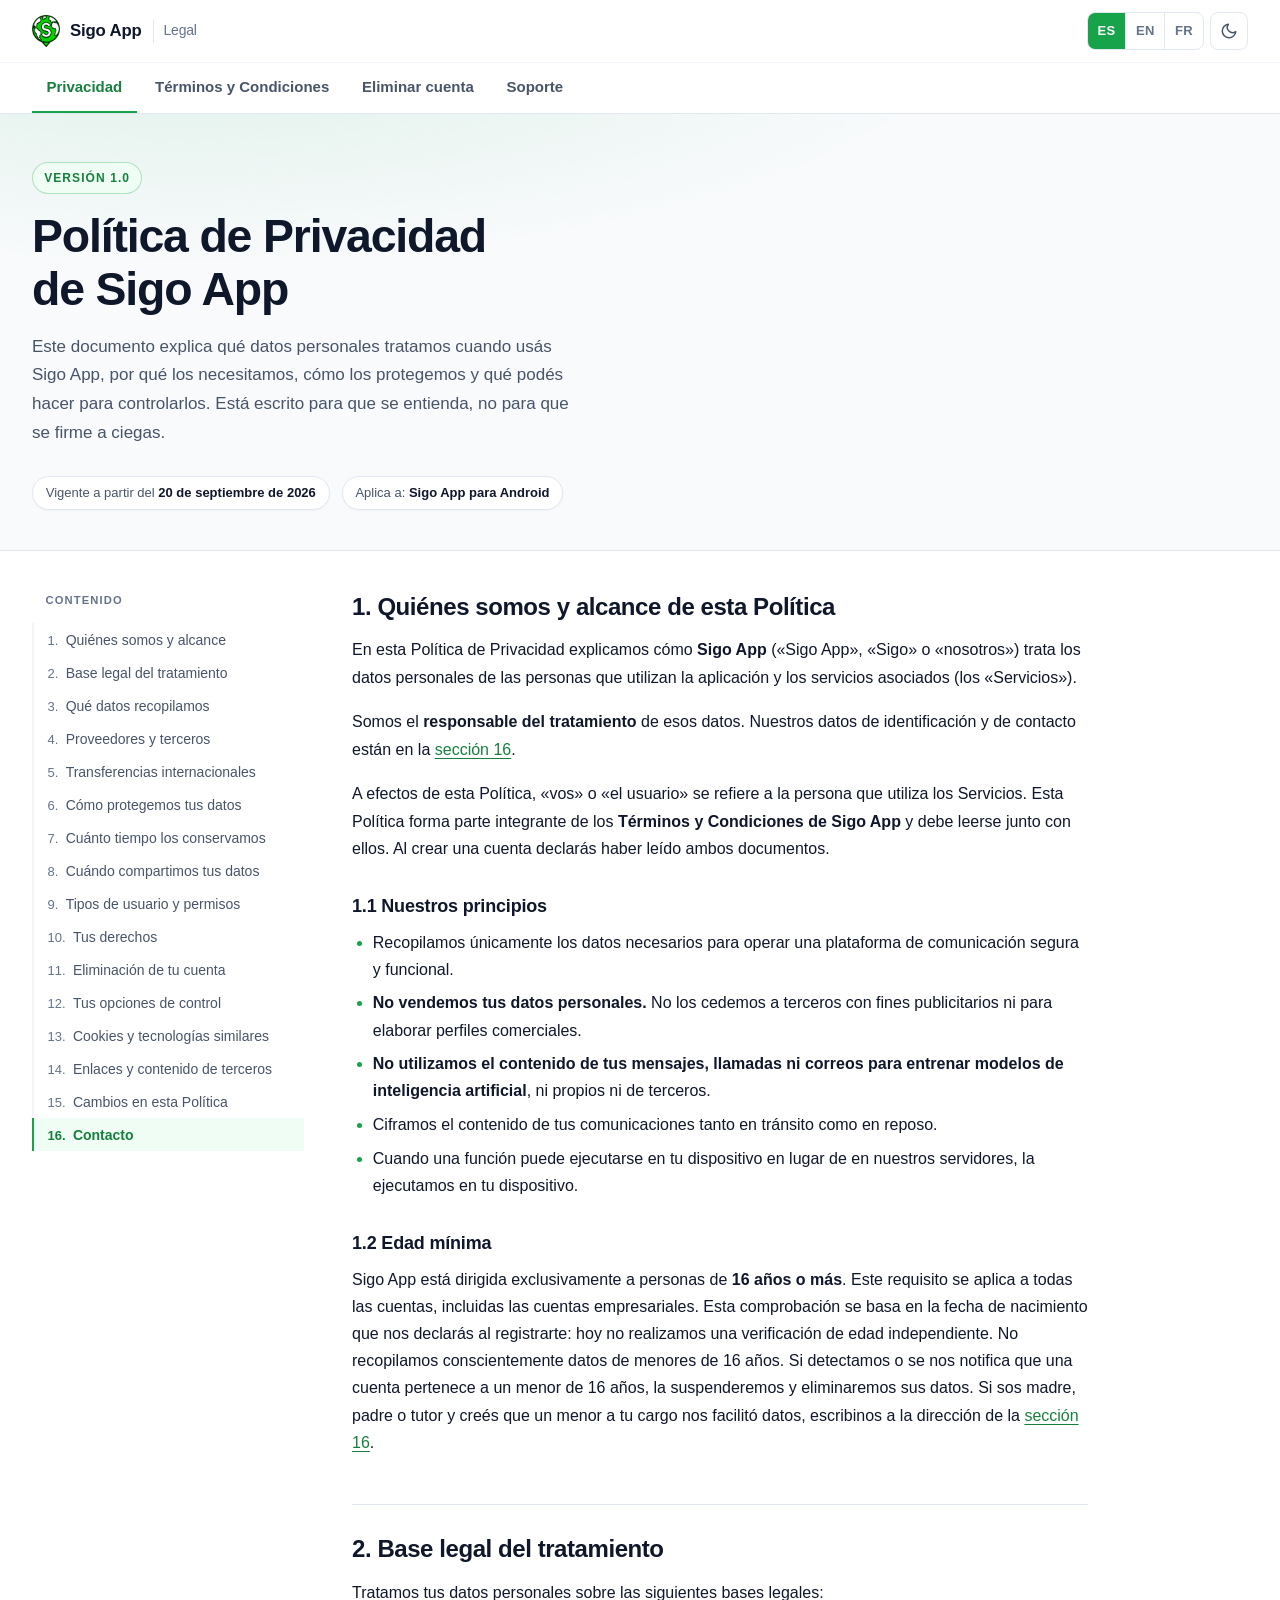
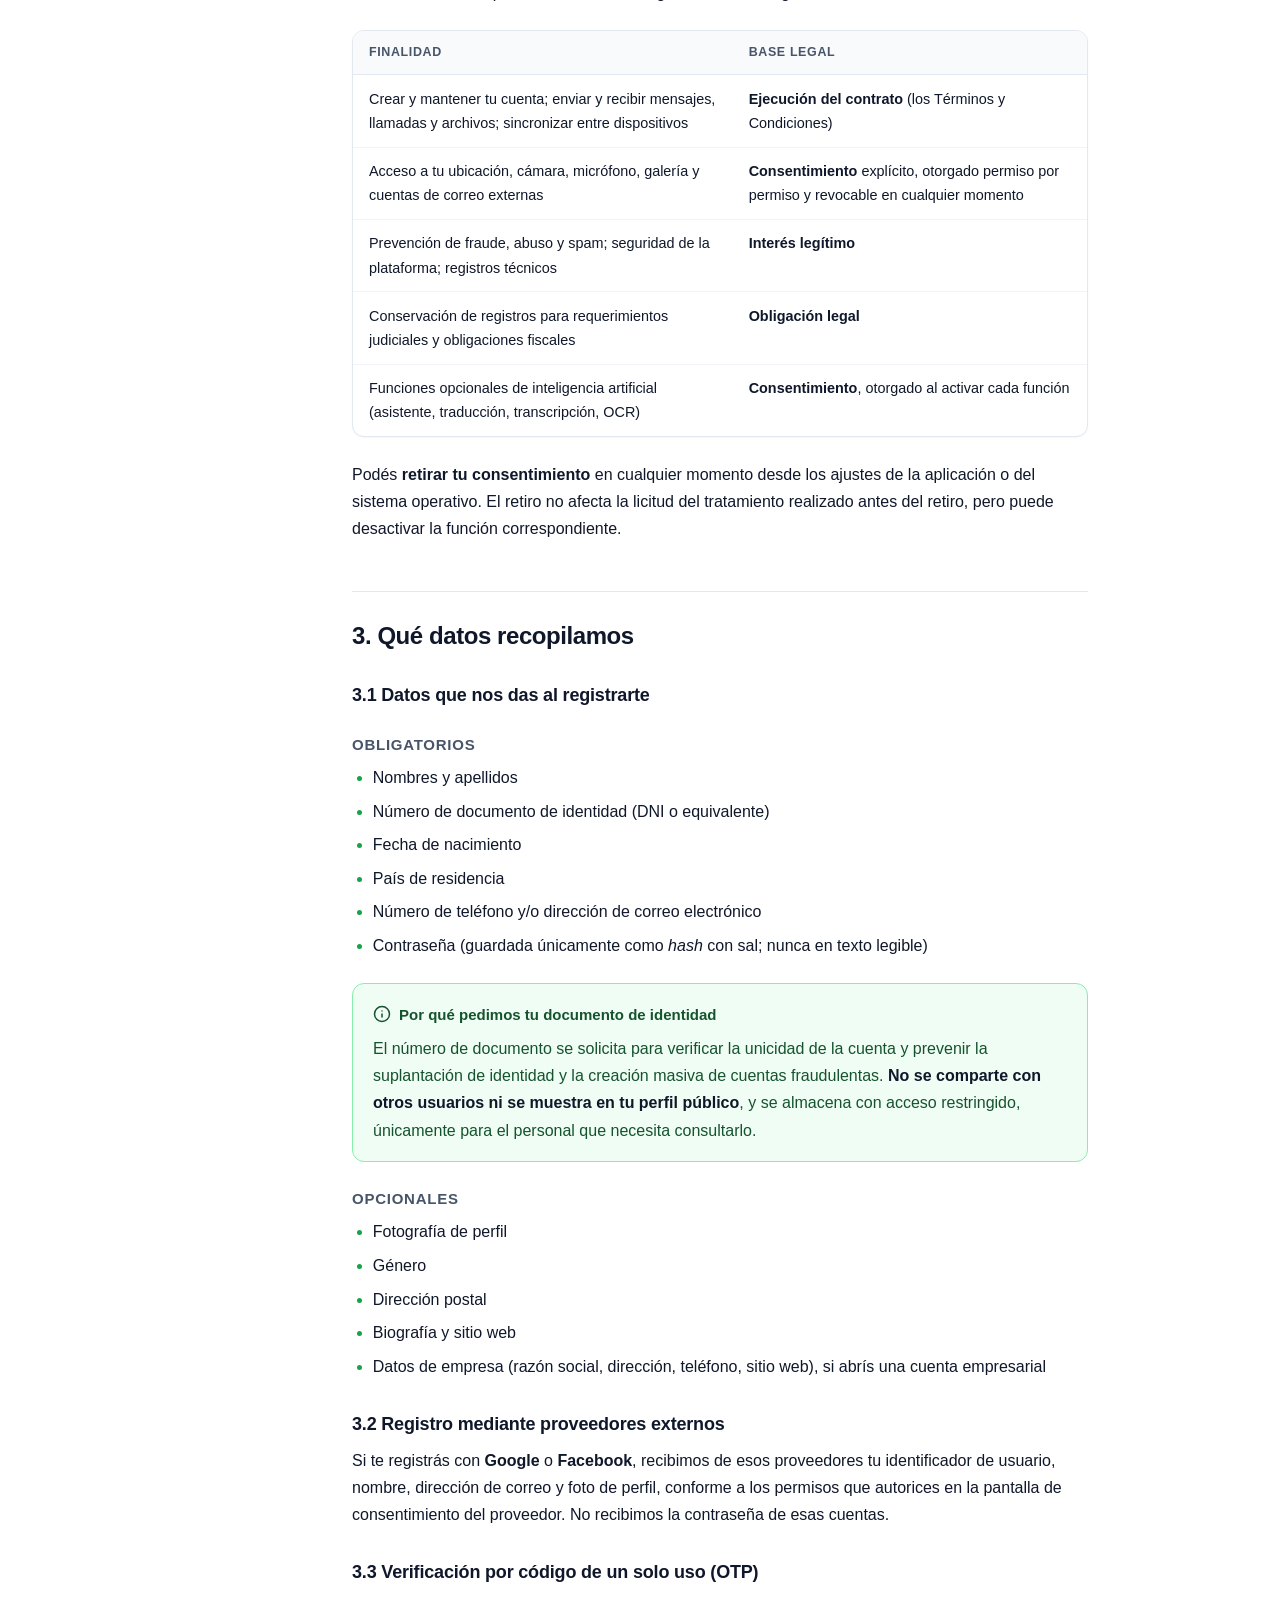
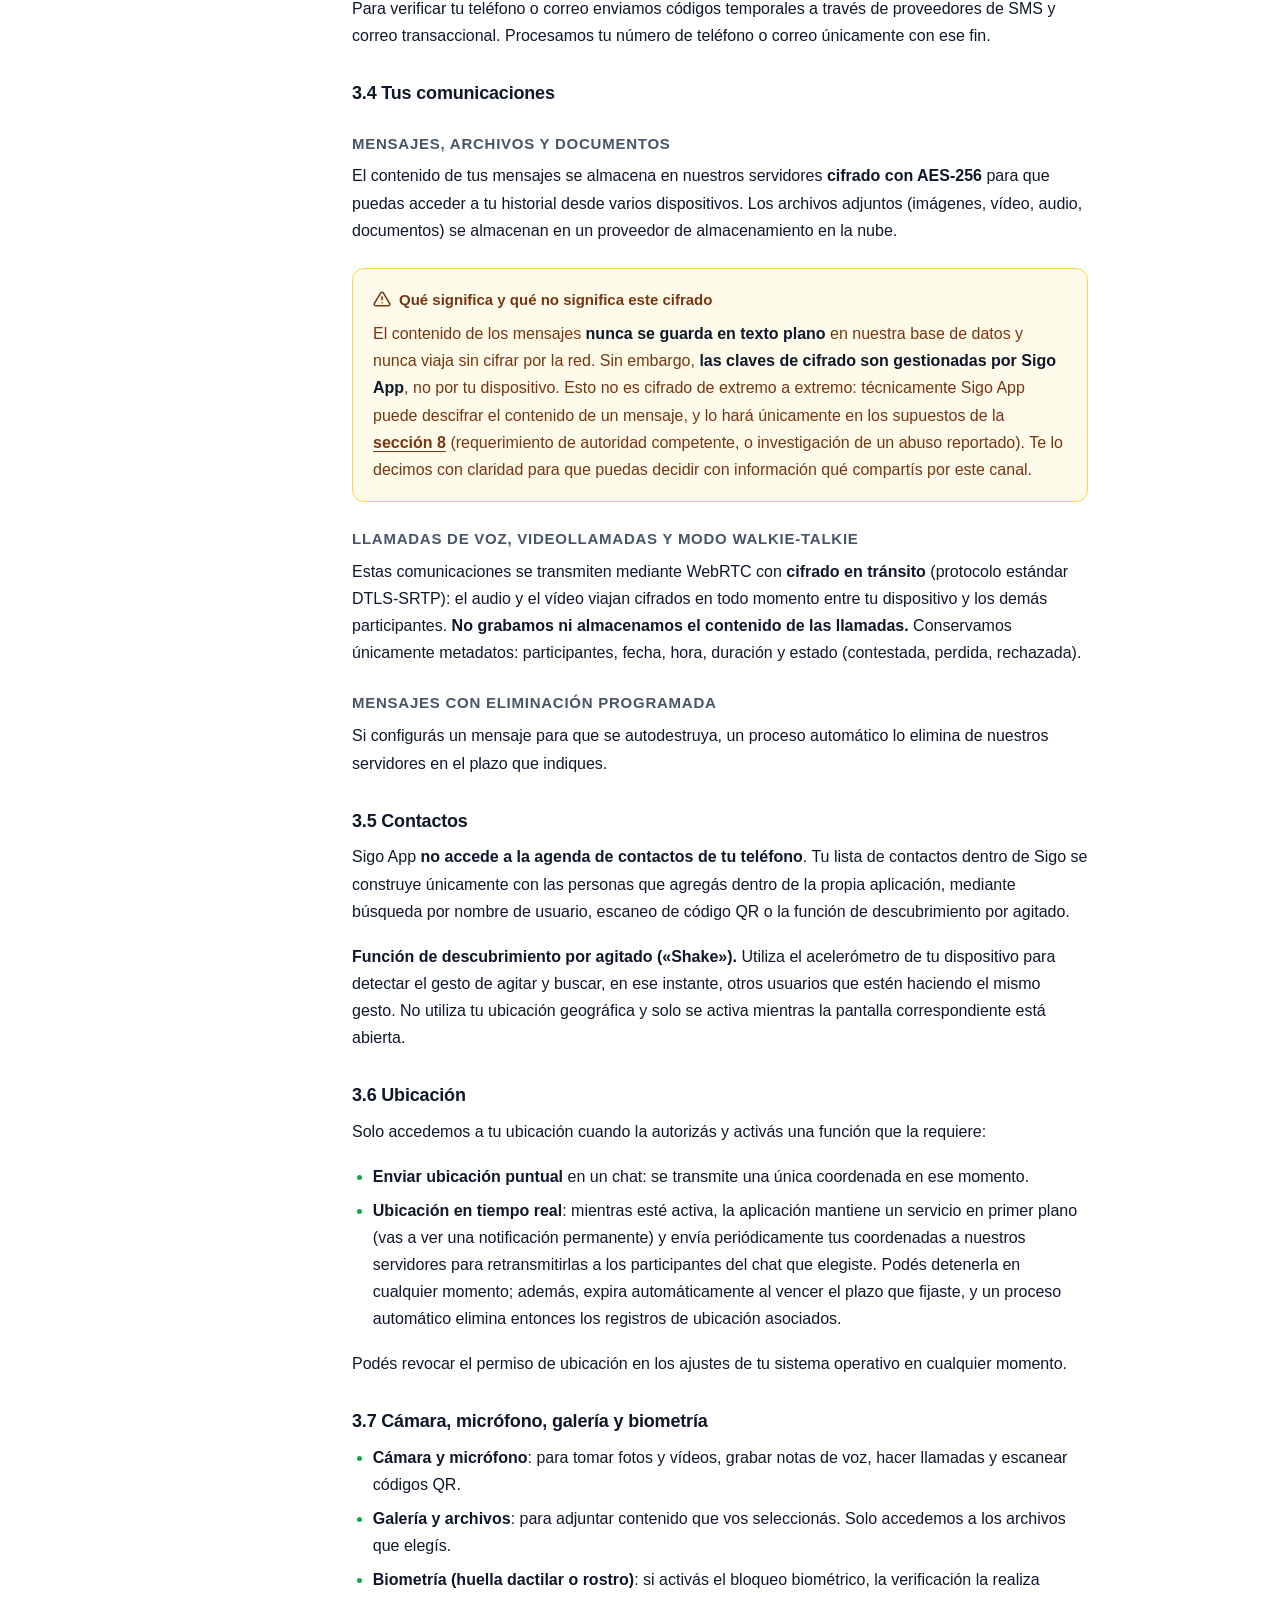
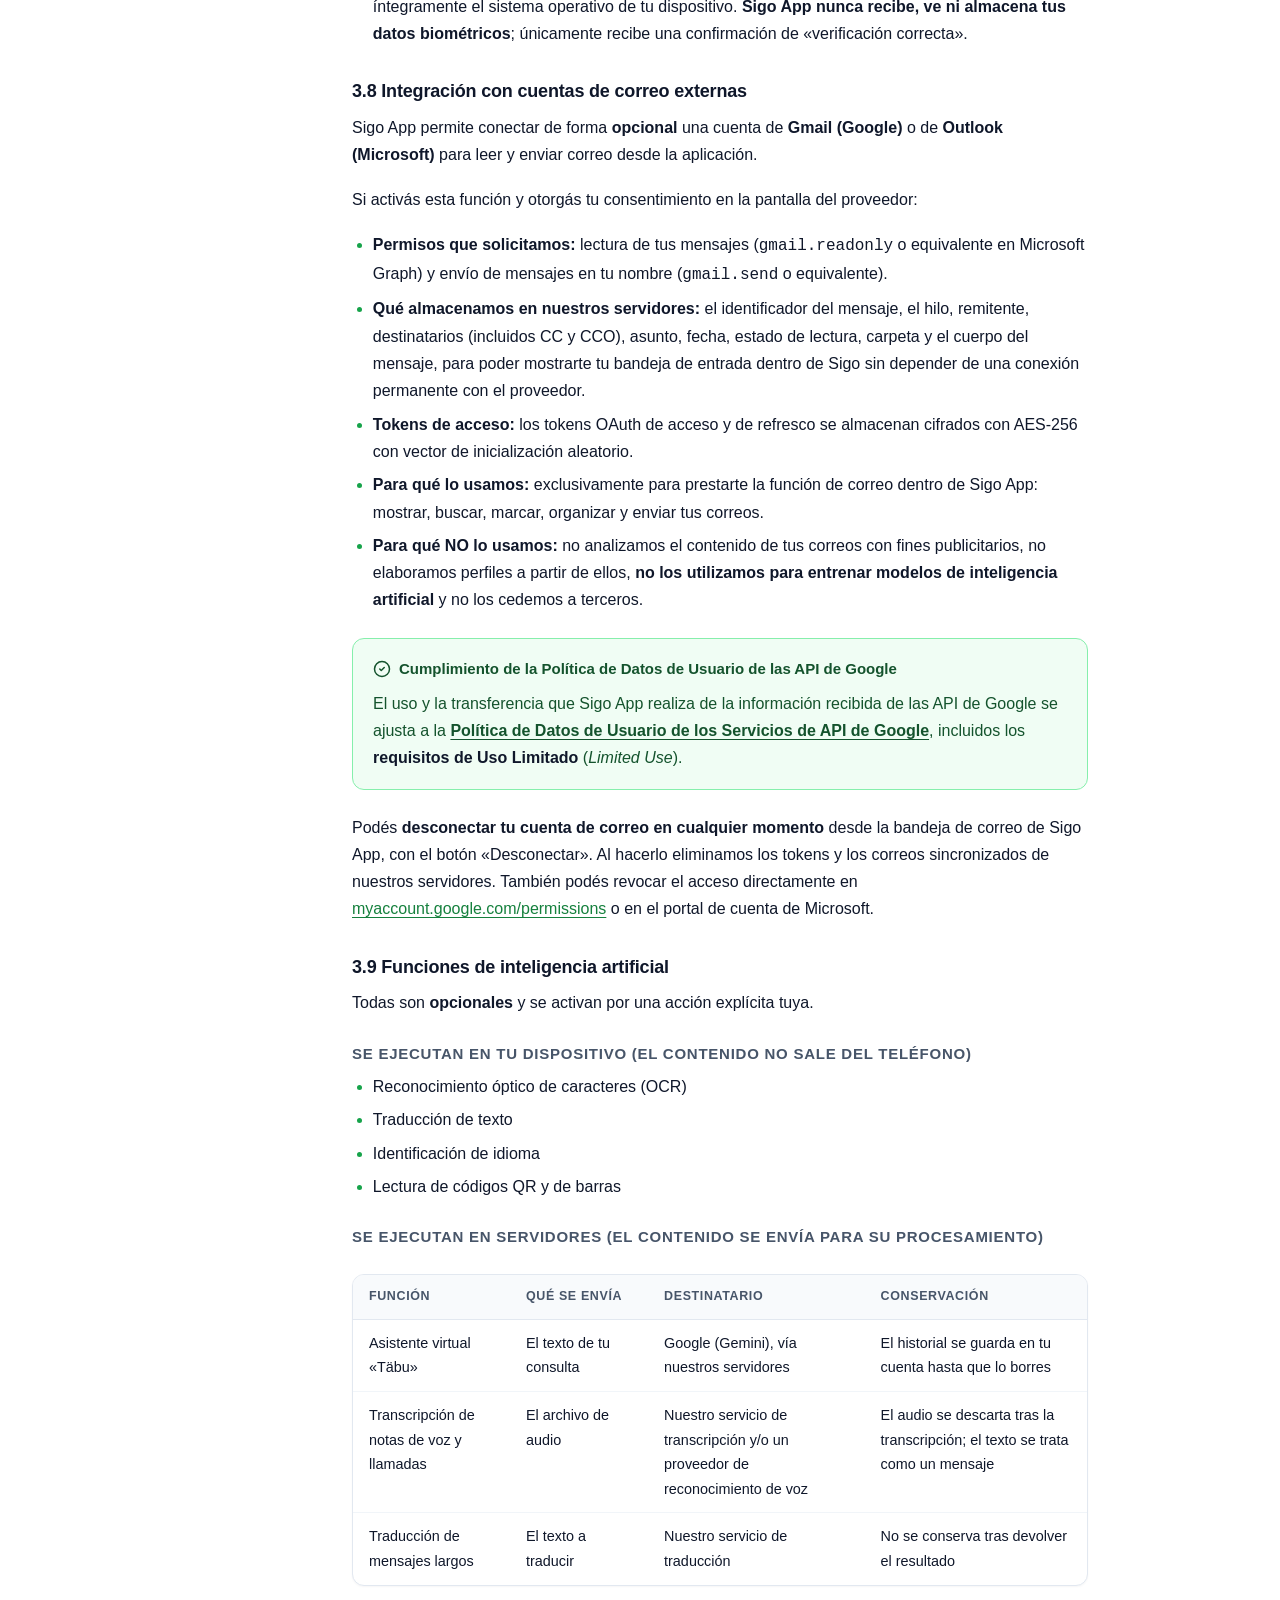
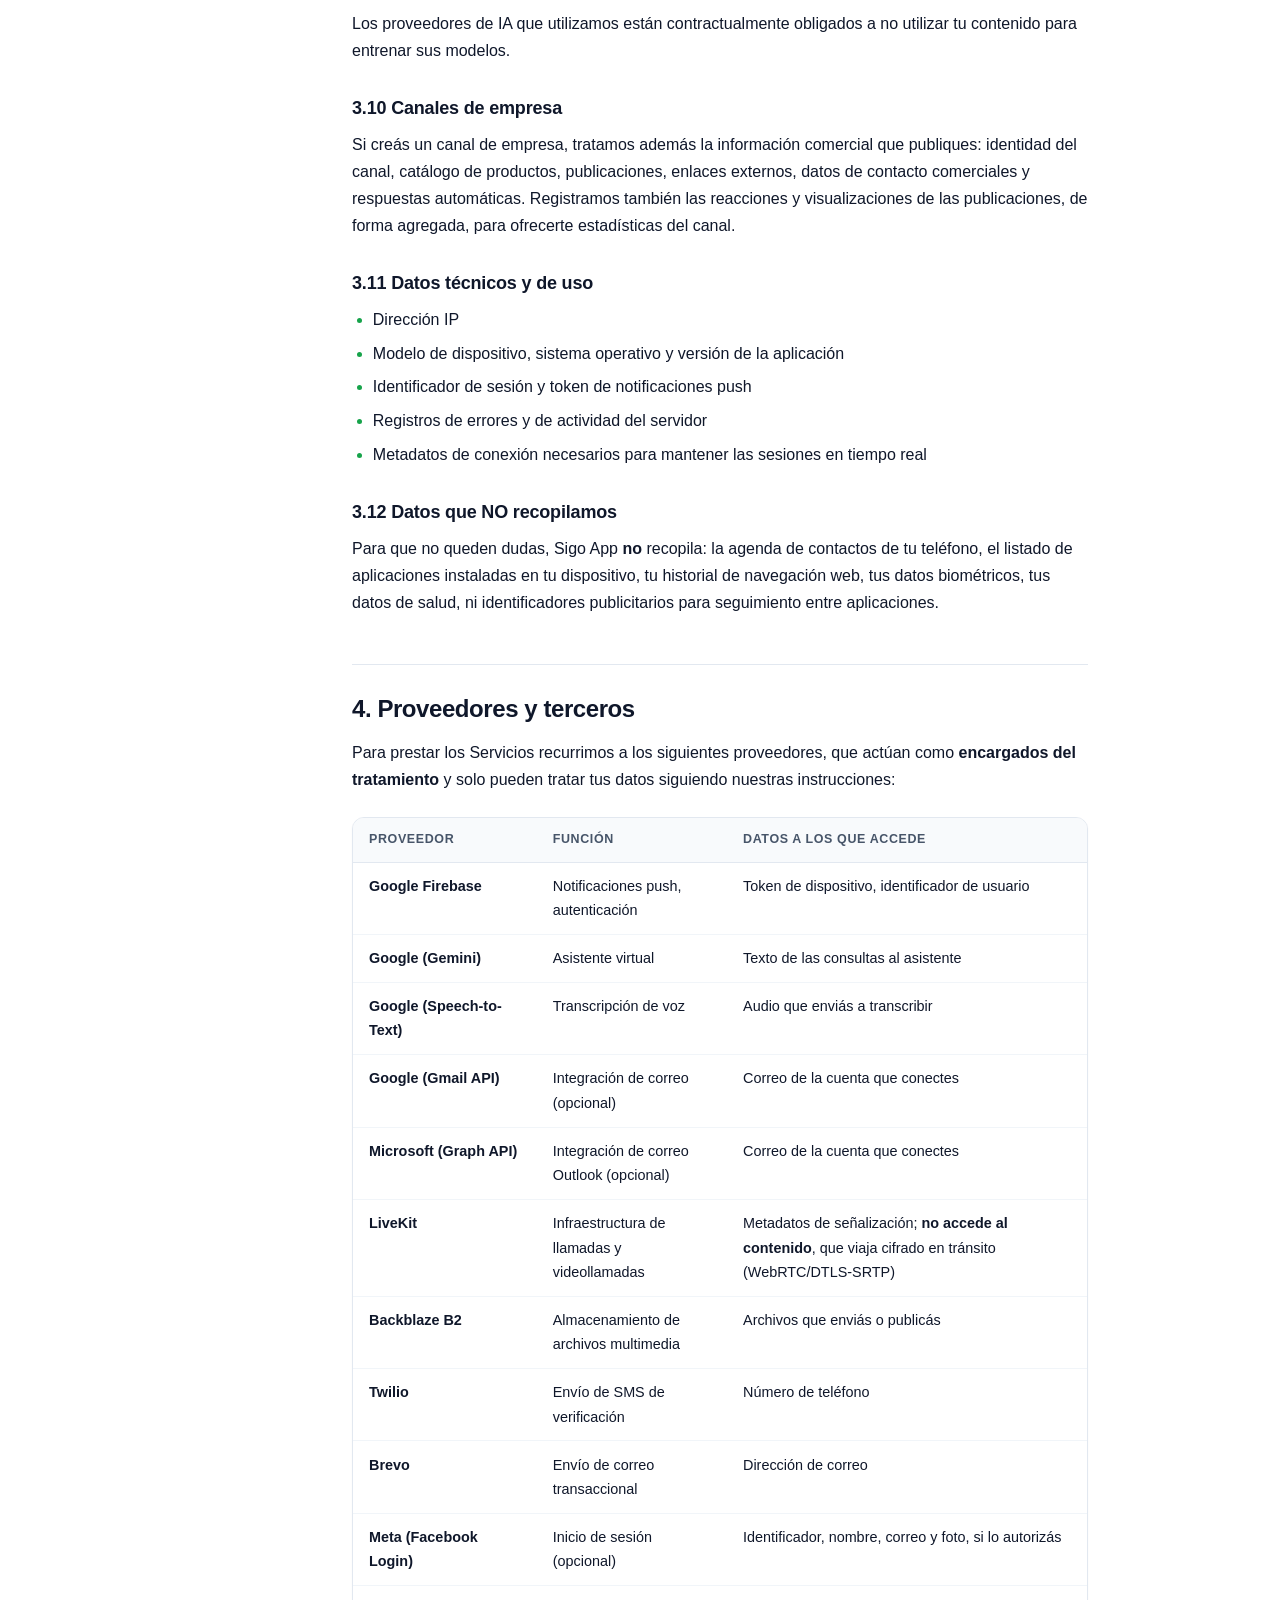
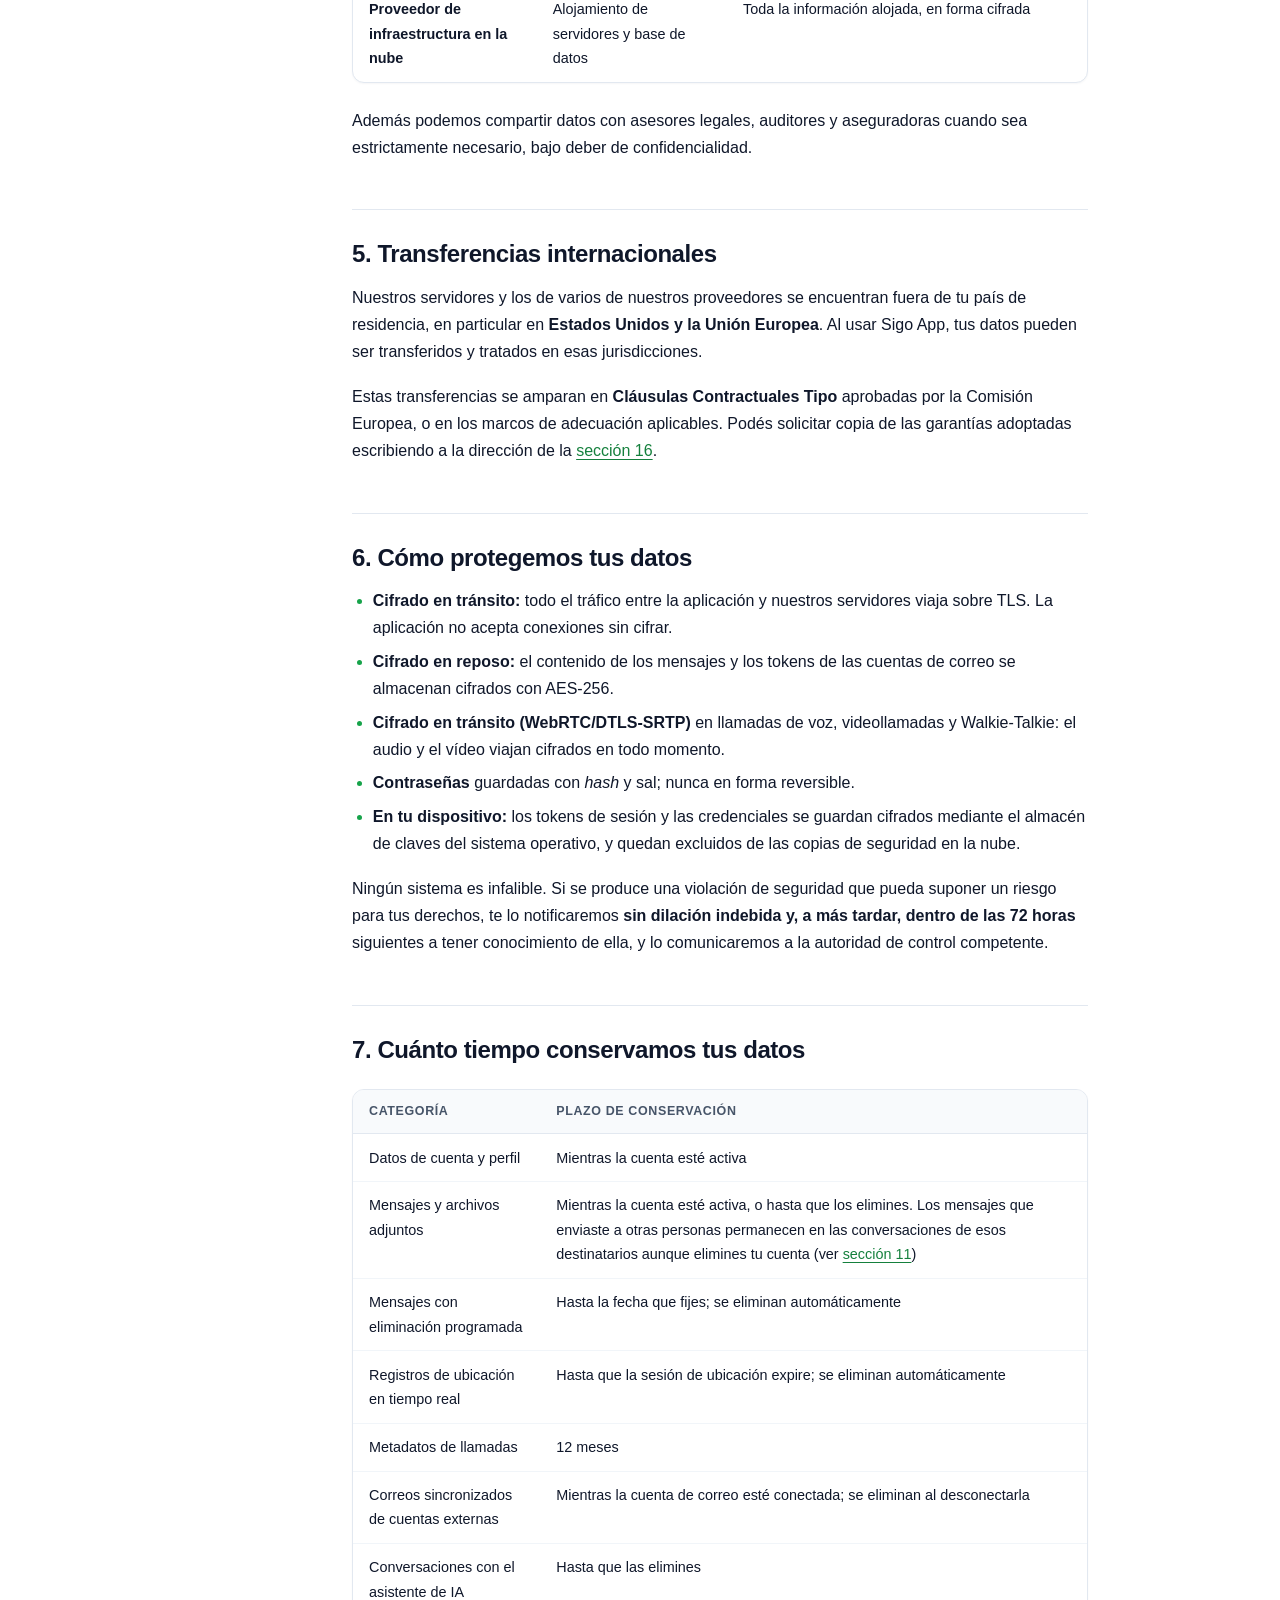
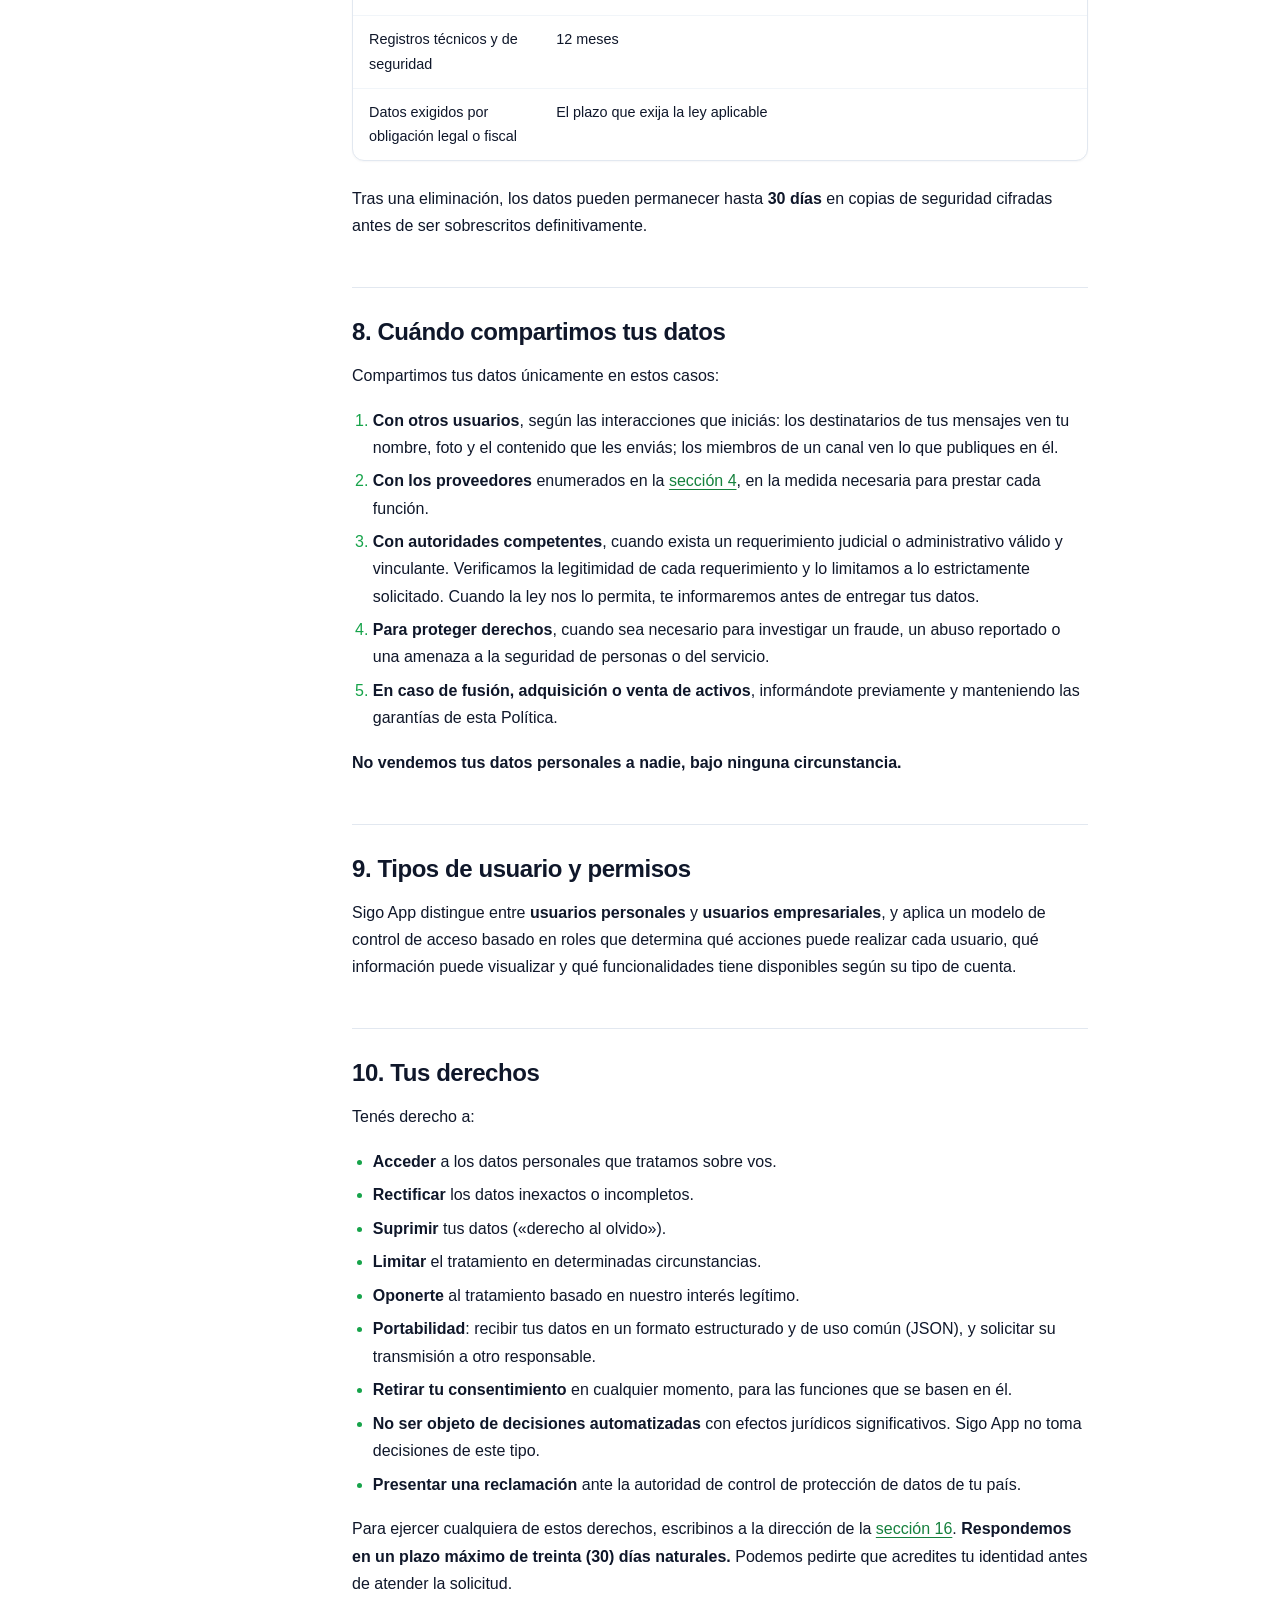
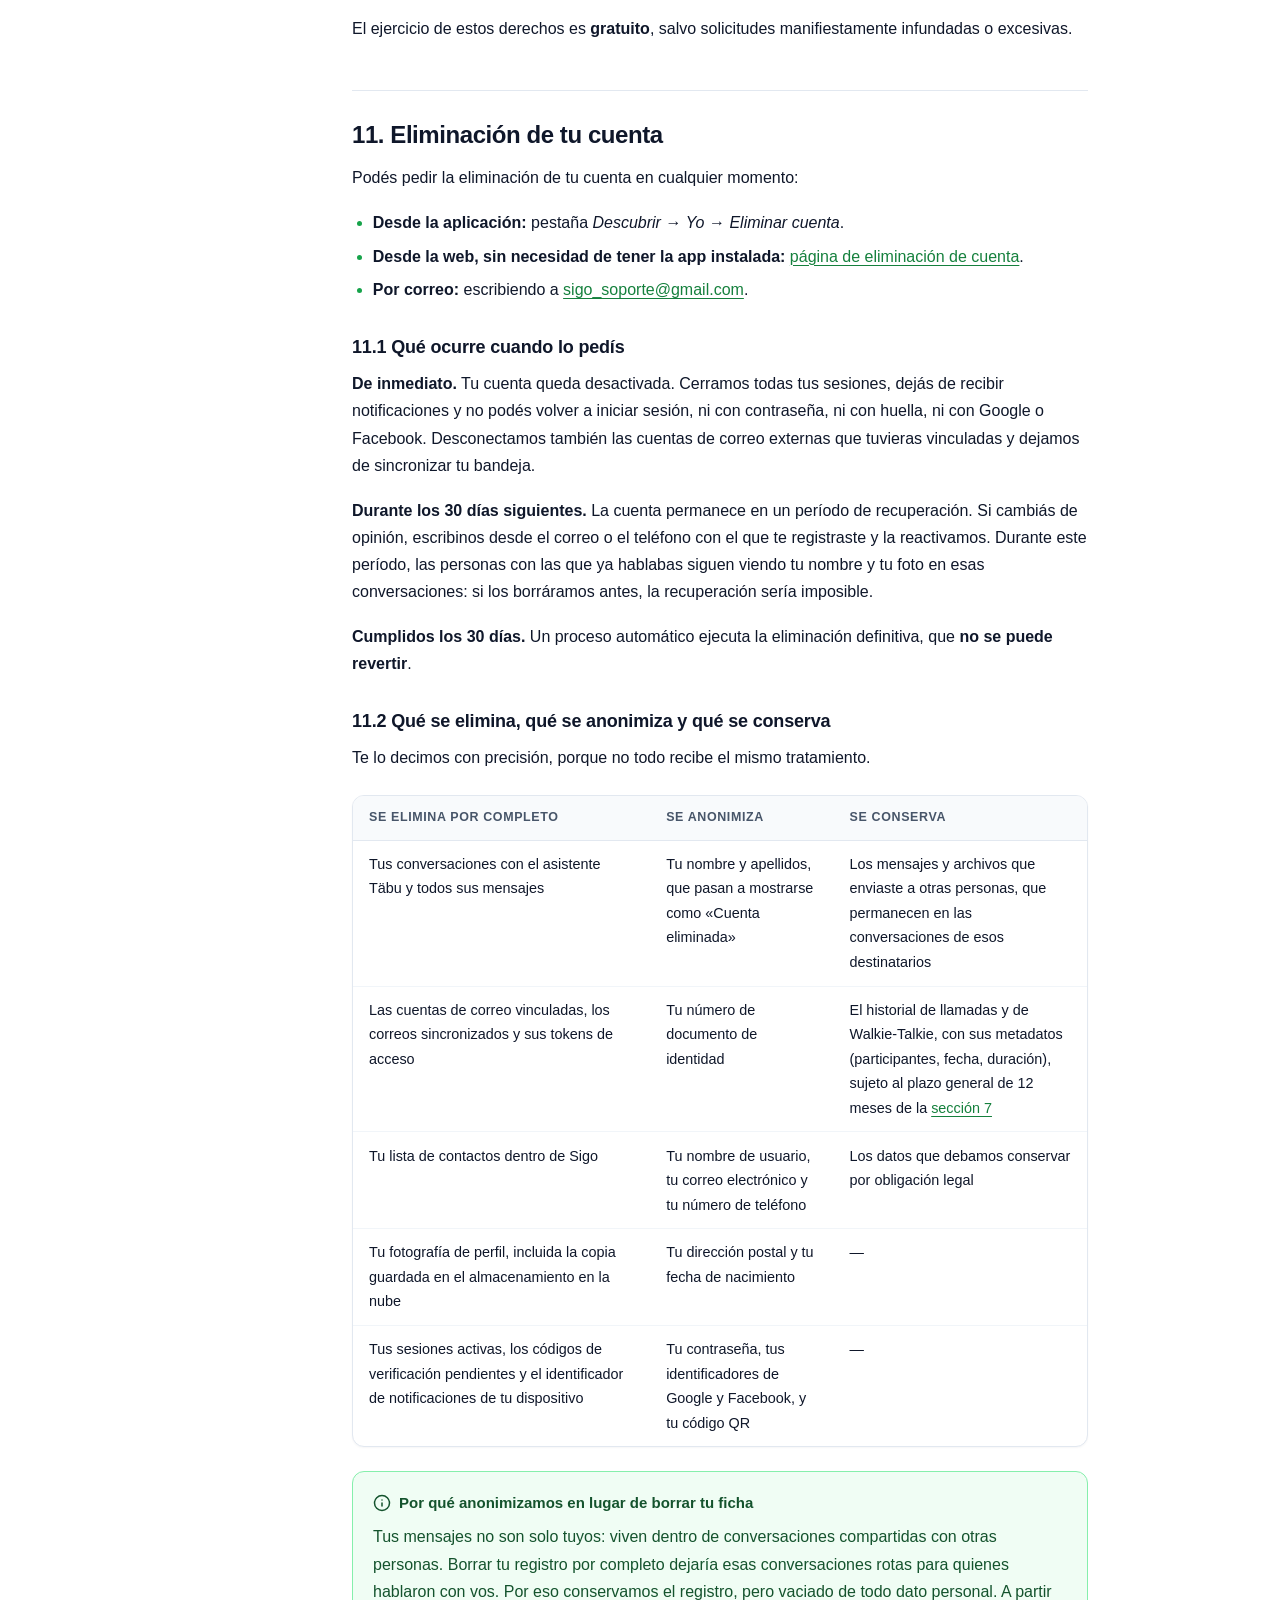
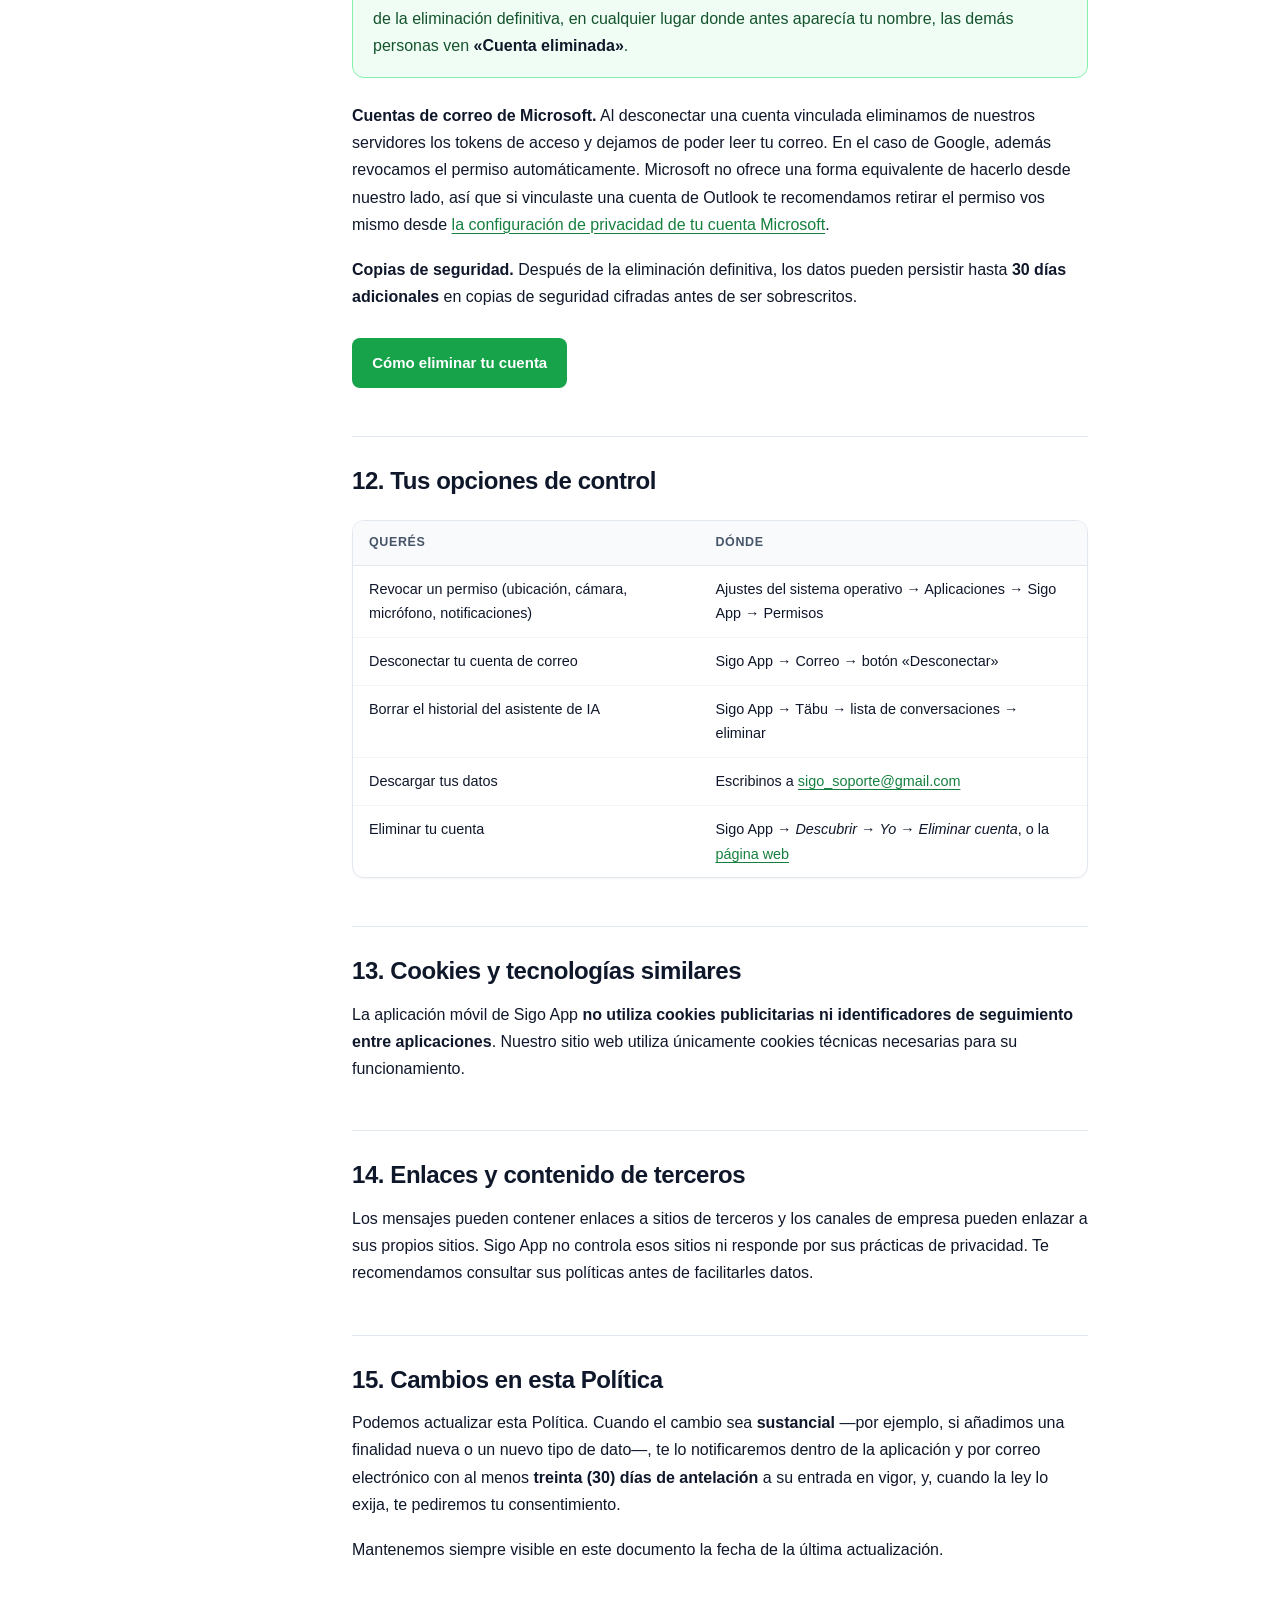
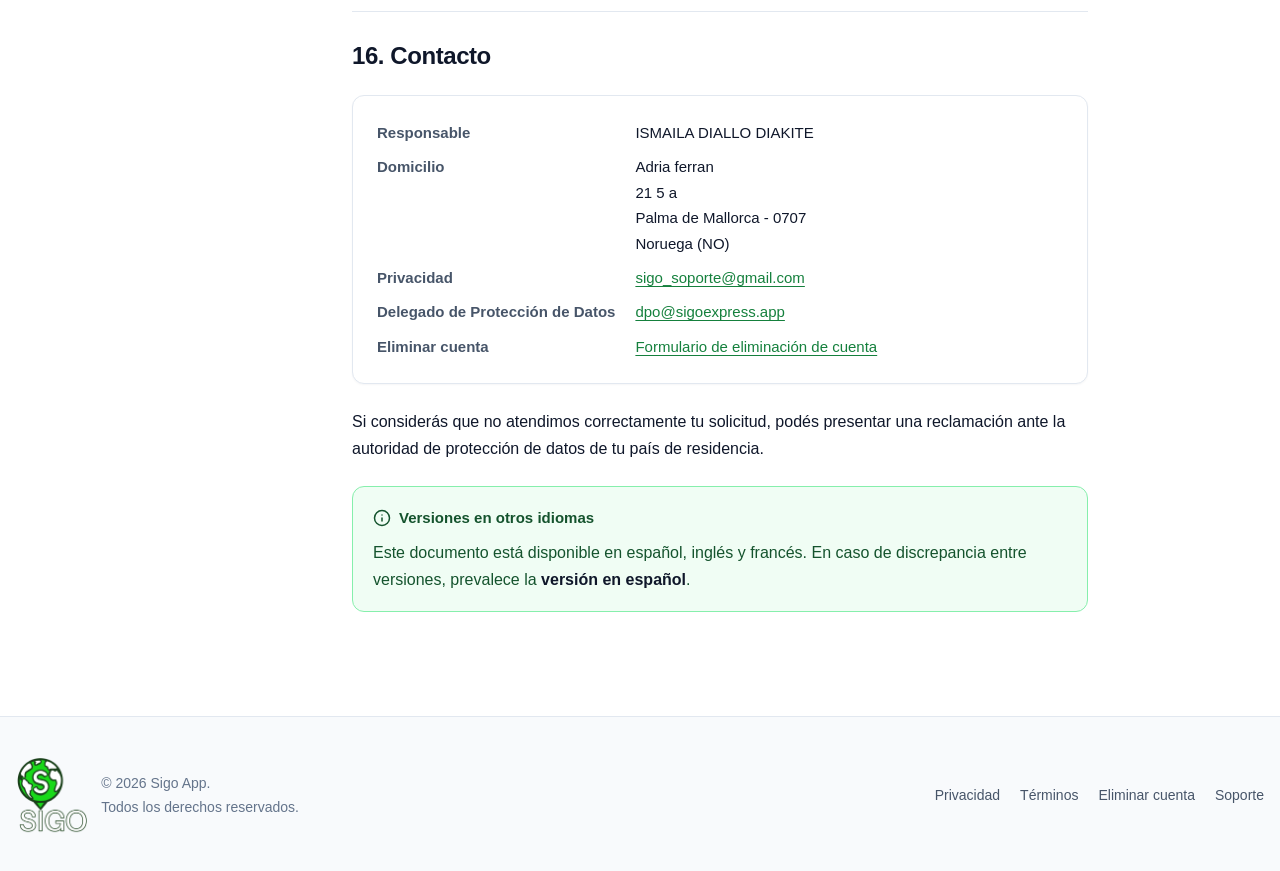
==== commit f086ae3b: "Alinear politicas con la app real y actualizar correo de contacto - Cifrado de llamadas: de extremo " ====
--- a/index.html
+++ b/index.html
@@ -148,8 +148,11 @@
     <p>
       Sigo App está dirigida exclusivamente a personas de <strong>16 años o
       más</strong>. Este requisito se aplica a todas las cuentas, incluidas las
-      cuentas empresariales. No recopilamos conscientemente datos de menores de
-      16 años. Si detectamos o se nos notifica que una cuenta pertenece a un
+      cuentas empresariales. Esta comprobación se basa en la fecha de
+      nacimiento que nos declarás al registrarte: hoy no realizamos una
+      verificación de edad independiente. No recopilamos conscientemente datos
+      de menores de 16 años. Si detectamos o se nos notifica que una cuenta
+      pertenece a un
       menor de 16 años, la suspenderemos y eliminaremos sus datos.
       Si sos madre, padre o tutor y creés que un menor a tu cargo nos facilitó
       datos, escribinos a la dirección de la <a href="#contacto">sección 16</a>.
@@ -224,7 +227,8 @@
         El número de documento se solicita para verificar la unicidad de la
         cuenta y prevenir la suplantación de identidad y la creación masiva de
         cuentas fraudulentas. <strong>No se comparte con otros usuarios ni se
-        muestra en tu perfil público</strong>, y se almacena cifrado.
+        muestra en tu perfil público</strong>, y se almacena con acceso
+        restringido, únicamente para el personal que necesita consultarlo.
       </p>
     </div>
 
@@ -290,9 +294,9 @@
     <h4>Llamadas de voz, videollamadas y modo Walkie-Talkie</h4>
     <p>
       Estas comunicaciones se transmiten mediante WebRTC con
-      <strong>cifrado de extremo a extremo</strong>: se genera una clave
-      criptográfica distinta para cada llamada y el audio y el vídeo se cifran
-      en tu dispositivo antes de salir de él.
+      <strong>cifrado en tránsito</strong> (protocolo estándar DTLS-SRTP): el
+      audio y el vídeo viajan cifrados en todo momento entre tu dispositivo y
+      los demás participantes.
       <strong>No grabamos ni almacenamos el contenido de las llamadas.</strong>
       Conservamos únicamente metadatos: participantes, fecha, hora, duración y
       estado (contestada, perdida, rechazada).
@@ -482,7 +486,7 @@
           <tr><td><strong>Google (Speech-to-Text)</strong></td><td>Transcripción de voz</td><td>Audio que enviás a transcribir</td></tr>
           <tr><td><strong>Google (Gmail API)</strong></td><td>Integración de correo (opcional)</td><td>Correo de la cuenta que conectes</td></tr>
           <tr><td><strong>Microsoft (Graph API)</strong></td><td>Integración de correo Outlook (opcional)</td><td>Correo de la cuenta que conectes</td></tr>
-          <tr><td><strong>LiveKit</strong></td><td>Infraestructura de llamadas y videollamadas</td><td>Metadatos de señalización; <strong>no accede al contenido</strong>, cifrado de extremo a extremo</td></tr>
+          <tr><td><strong>LiveKit</strong></td><td>Infraestructura de llamadas y videollamadas</td><td>Metadatos de señalización; <strong>no accede al contenido</strong>, que viaja cifrado en tránsito (WebRTC/DTLS-SRTP)</td></tr>
           <tr><td><strong>Backblaze B2</strong></td><td>Almacenamiento de archivos multimedia</td><td>Archivos que enviás o publicás</td></tr>
           <tr><td><strong>Twilio</strong></td><td>Envío de SMS de verificación</td><td>Número de teléfono</td></tr>
           <tr><td><strong>Brevo</strong></td><td>Envío de correo transaccional</td><td>Dirección de correo</td></tr>
@@ -518,7 +522,7 @@
     <ul>
       <li><strong>Cifrado en tránsito:</strong> todo el tráfico entre la aplicación y nuestros servidores viaja sobre TLS. La aplicación no acepta conexiones sin cifrar.</li>
       <li><strong>Cifrado en reposo:</strong> el contenido de los mensajes y los tokens de las cuentas de correo se almacenan cifrados con AES-256.</li>
-      <li><strong>Cifrado de extremo a extremo</strong> en llamadas de voz, videollamadas y Walkie-Talkie, con una clave única para cada llamada.</li>
+      <li><strong>Cifrado en tránsito (WebRTC/DTLS-SRTP)</strong> en llamadas de voz, videollamadas y Walkie-Talkie: el audio y el vídeo viajan cifrados en todo momento.</li>
       <li><strong>Contraseñas</strong> guardadas con <em>hash</em> y sal; nunca en forma reversible.</li>
       <li><strong>En tu dispositivo:</strong> los tokens de sesión y las credenciales se guardan cifrados mediante el almacén de claves del sistema operativo, y quedan excluidos de las copias de seguridad en la nube.</li>
     </ul>
@@ -553,15 +557,6 @@
     </div>
 
     <p>
-      <strong>Cuentas inactivas.</strong> Si una cuenta permanece sin actividad
-      durante <strong>seis (6) meses continuos</strong>, te enviaremos un aviso
-      al correo o teléfono registrado. Si transcurridos
-      <strong>treinta (30) días</strong> desde ese aviso la cuenta sigue
-      inactiva, le aplicaremos el mismo proceso descrito en la
-      <a href="#eliminacion">sección 11</a>.
-    </p>
-
-    <p>
       Tras una eliminación, los datos pueden permanecer hasta
       <strong>30 días</strong> en copias de seguridad cifradas antes de ser
       sobrescritos definitivamente.
@@ -627,7 +622,7 @@
     <ul>
       <li><strong>Desde la aplicación:</strong> pestaña <em>Descubrir</em> → <em>Yo</em> → <em>Eliminar cuenta</em>.</li>
       <li><strong>Desde la web, sin necesidad de tener la app instalada:</strong> <a href="eliminar-cuenta.html">página de eliminación de cuenta</a>.</li>
-      <li><strong>Por correo:</strong> escribiendo a <a href="mailto:privacidad@sigoexpress.app">privacidad@sigoexpress.app</a>.</li>
+      <li><strong>Por correo:</strong> escribiendo a <a href="mailto:sigo_soporte@gmail.com">sigo_soporte@gmail.com</a>.</li>
     </ul>
 
     <h3 id="eliminacion-proceso">11.1 Qué ocurre cuando lo pedís</h3>
@@ -635,9 +630,9 @@
     <p>
       <strong>De inmediato.</strong> Tu cuenta queda desactivada. Cerramos todas
       tus sesiones, dejás de recibir notificaciones y no podés volver a iniciar
-      sesión, ni con contraseña ni con Google o Facebook. Desconectamos también
-      las cuentas de correo externas que tuvieras vinculadas y dejamos de
-      sincronizar tu bandeja.
+      sesión, ni con contraseña, ni con huella, ni con Google o Facebook.
+      Desconectamos también las cuentas de correo externas que tuvieras
+      vinculadas y dejamos de sincronizar tu bandeja.
     </p>
 
     <p>
@@ -751,7 +746,7 @@
           <tr><td>Revocar un permiso (ubicación, cámara, micrófono, notificaciones)</td><td>Ajustes del sistema operativo → Aplicaciones → Sigo App → Permisos</td></tr>
           <tr><td>Desconectar tu cuenta de correo</td><td>Sigo App → Correo → botón «Desconectar»</td></tr>
           <tr><td>Borrar el historial del asistente de IA</td><td>Sigo App → Täbu → lista de conversaciones → eliminar</td></tr>
-          <tr><td>Descargar tus datos</td><td>Escribinos a <a href="mailto:privacidad@sigoexpress.app">privacidad@sigoexpress.app</a></td></tr>
+          <tr><td>Descargar tus datos</td><td>Escribinos a <a href="mailto:sigo_soporte@gmail.com">sigo_soporte@gmail.com</a></td></tr>
           <tr><td>Eliminar tu cuenta</td><td>Sigo App → <em>Descubrir</em> → <em>Yo</em> → <em>Eliminar cuenta</em>, o la <a href="eliminar-cuenta.html">página web</a></td></tr>
         </tbody>
       </table>
@@ -802,7 +797,7 @@
         <dd>Adria ferran<br>21 5 a<br>Palma de Mallorca - 0707<br>Noruega (NO)</dd>
 
         <dt>Privacidad</dt>
-        <dd><a href="mailto:privacidad@sigoexpress.app">privacidad@sigoexpress.app</a></dd>
+        <dd><a href="mailto:sigo_soporte@gmail.com">sigo_soporte@gmail.com</a></dd>
 
         <dt>Delegado de Protección de Datos</dt>
         <dd><a href="mailto:dpo@sigoexpress.app">dpo@sigoexpress.app</a></dd>
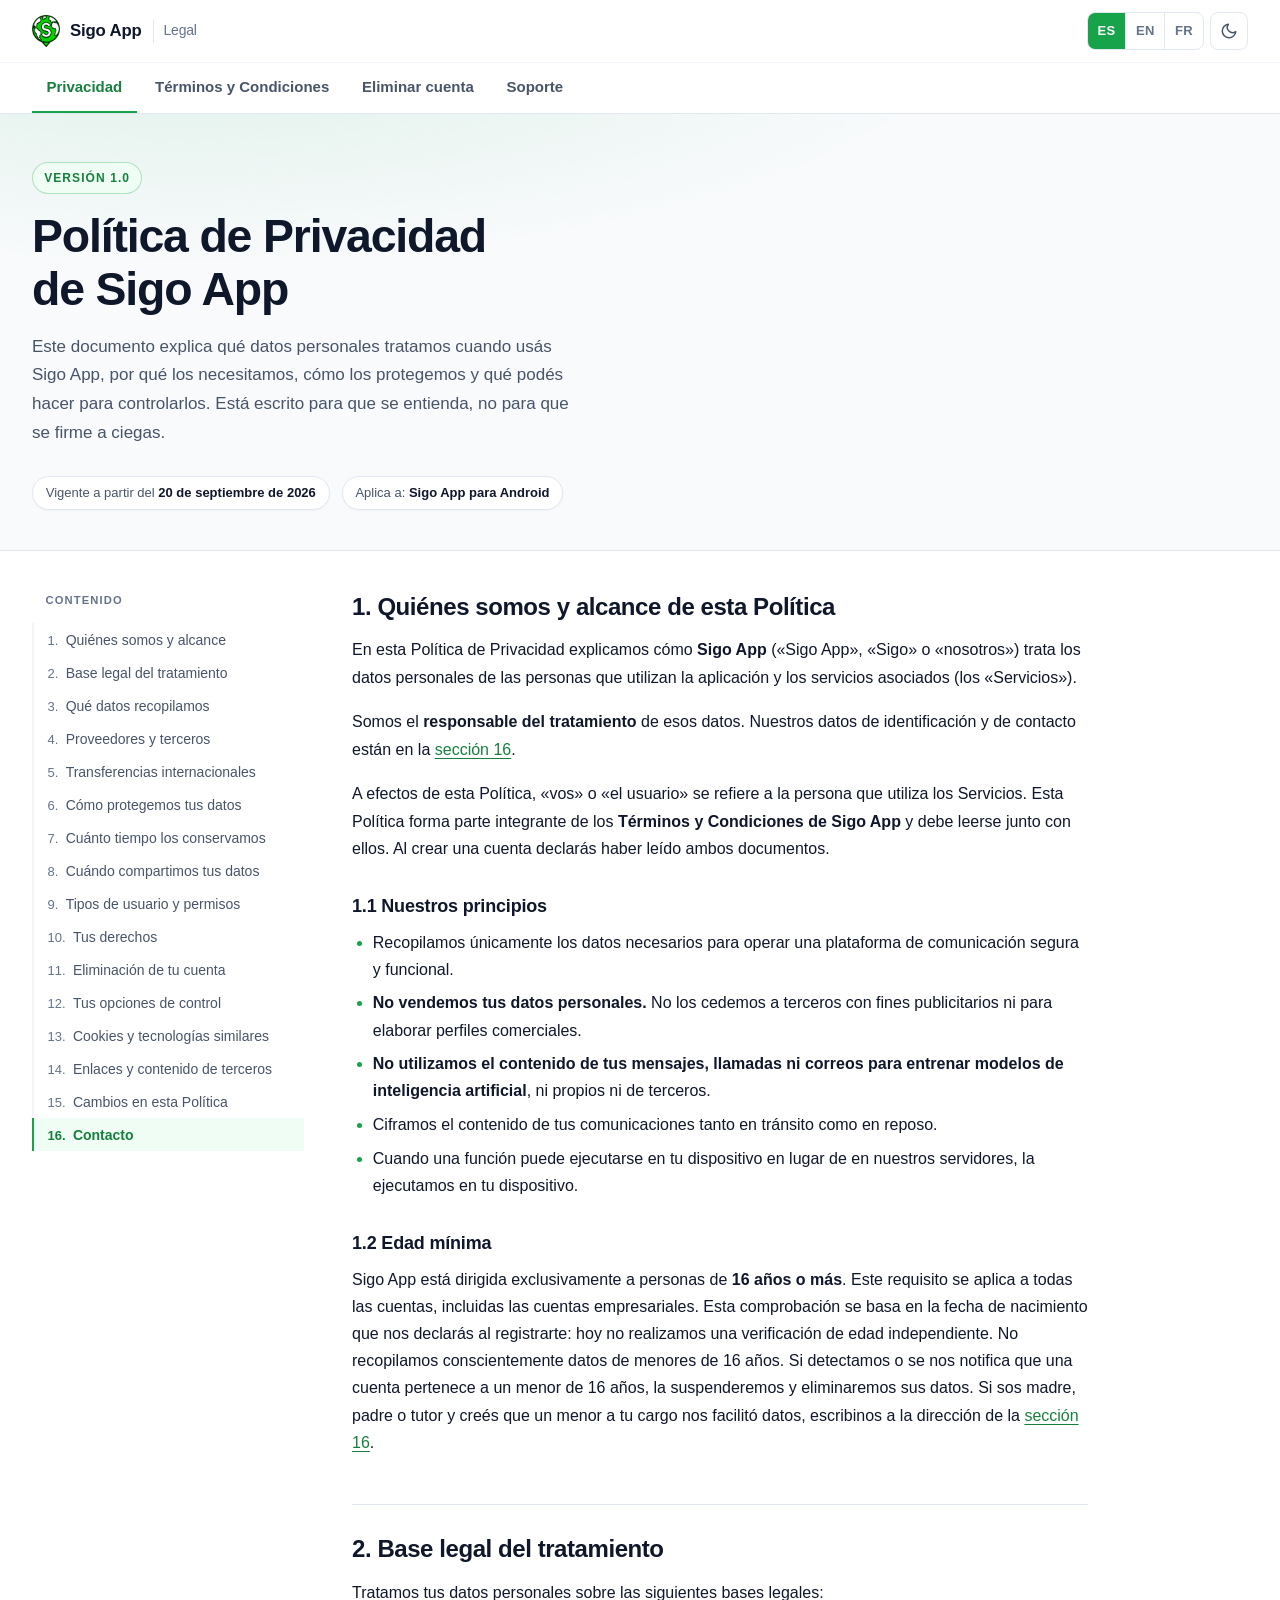
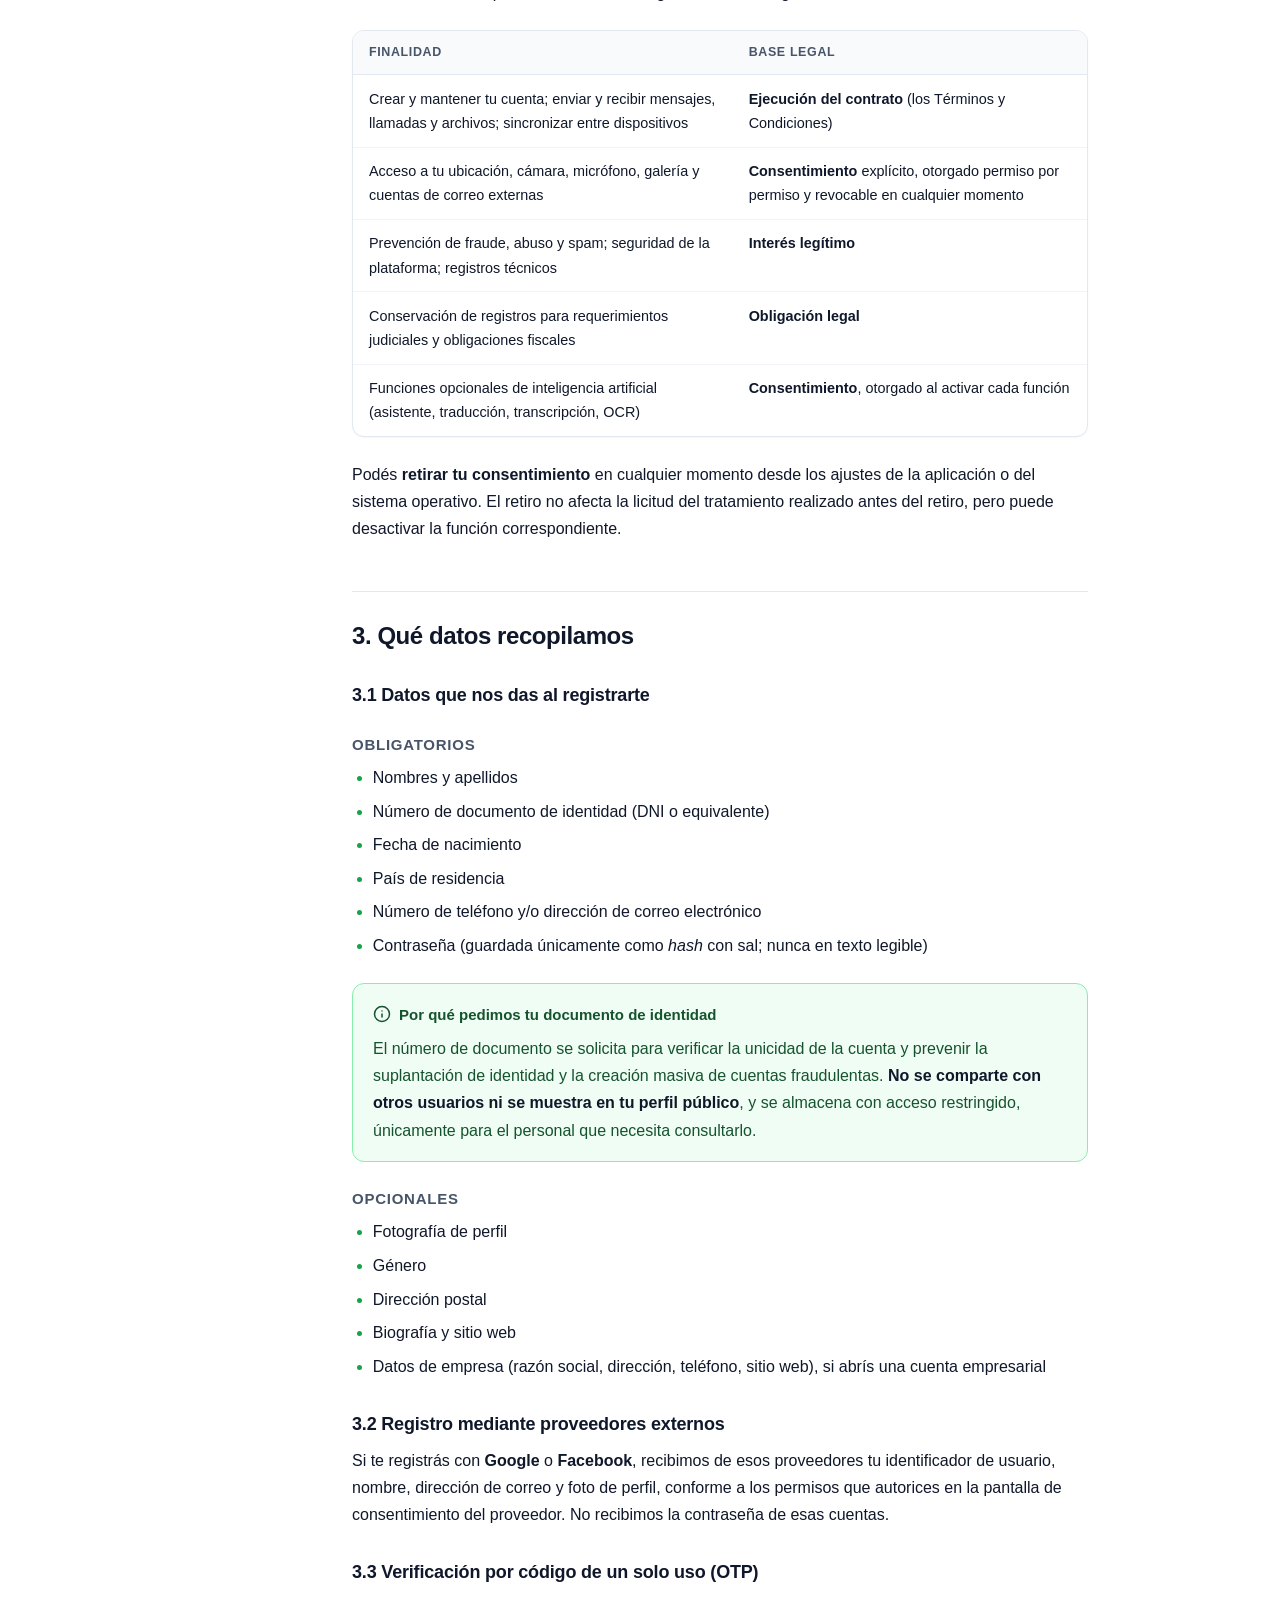
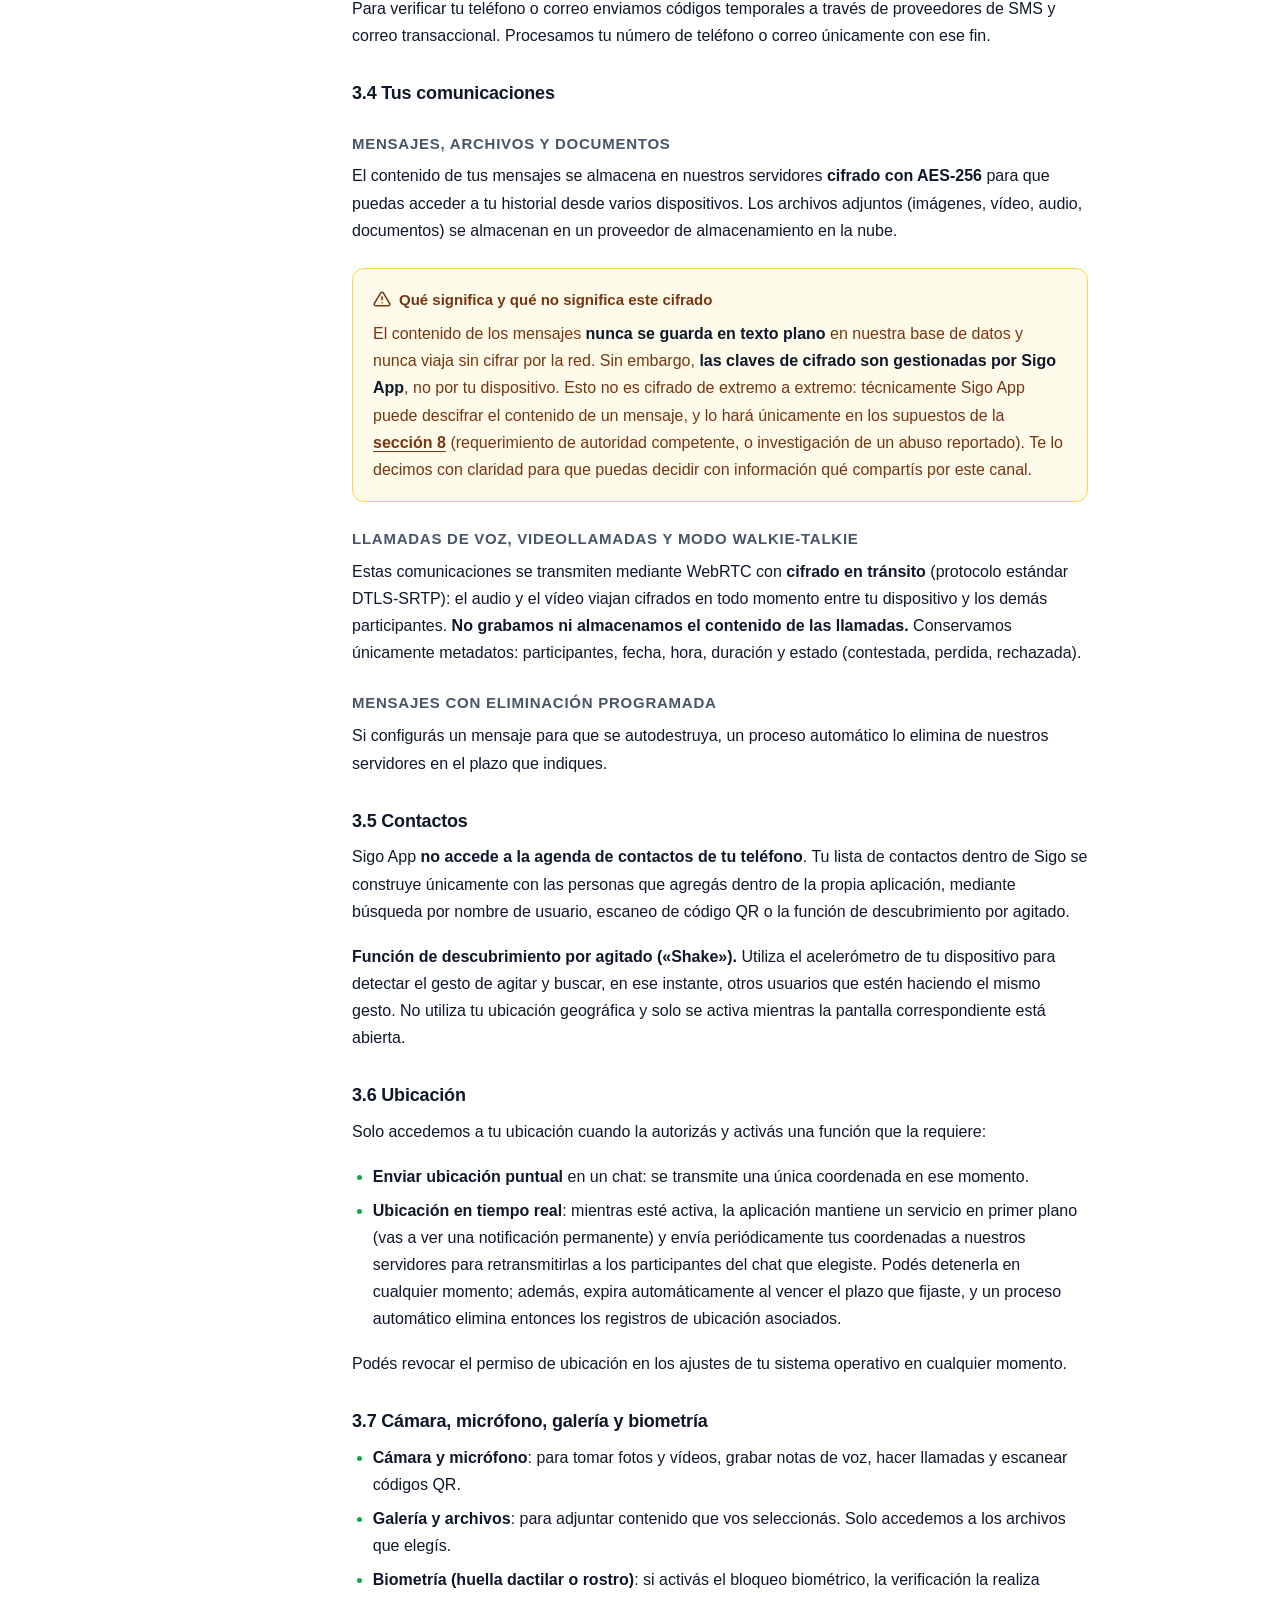
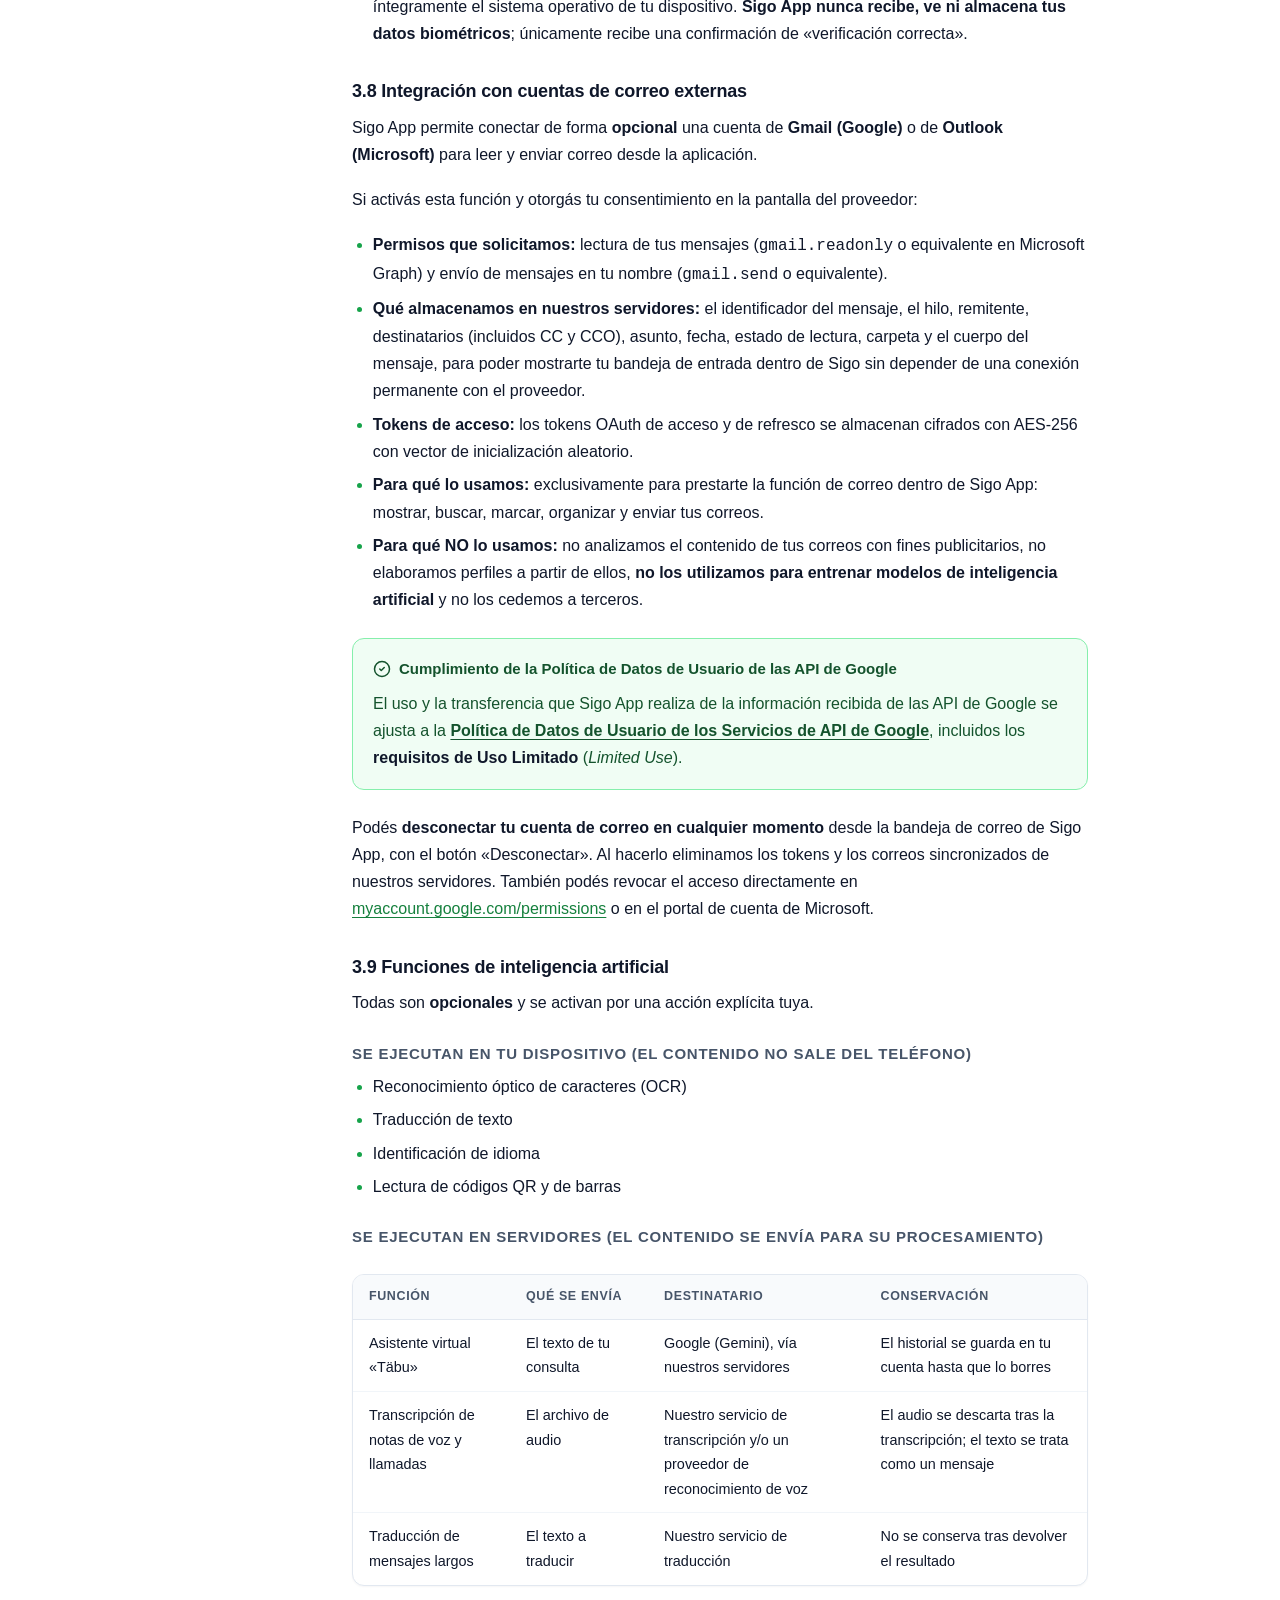
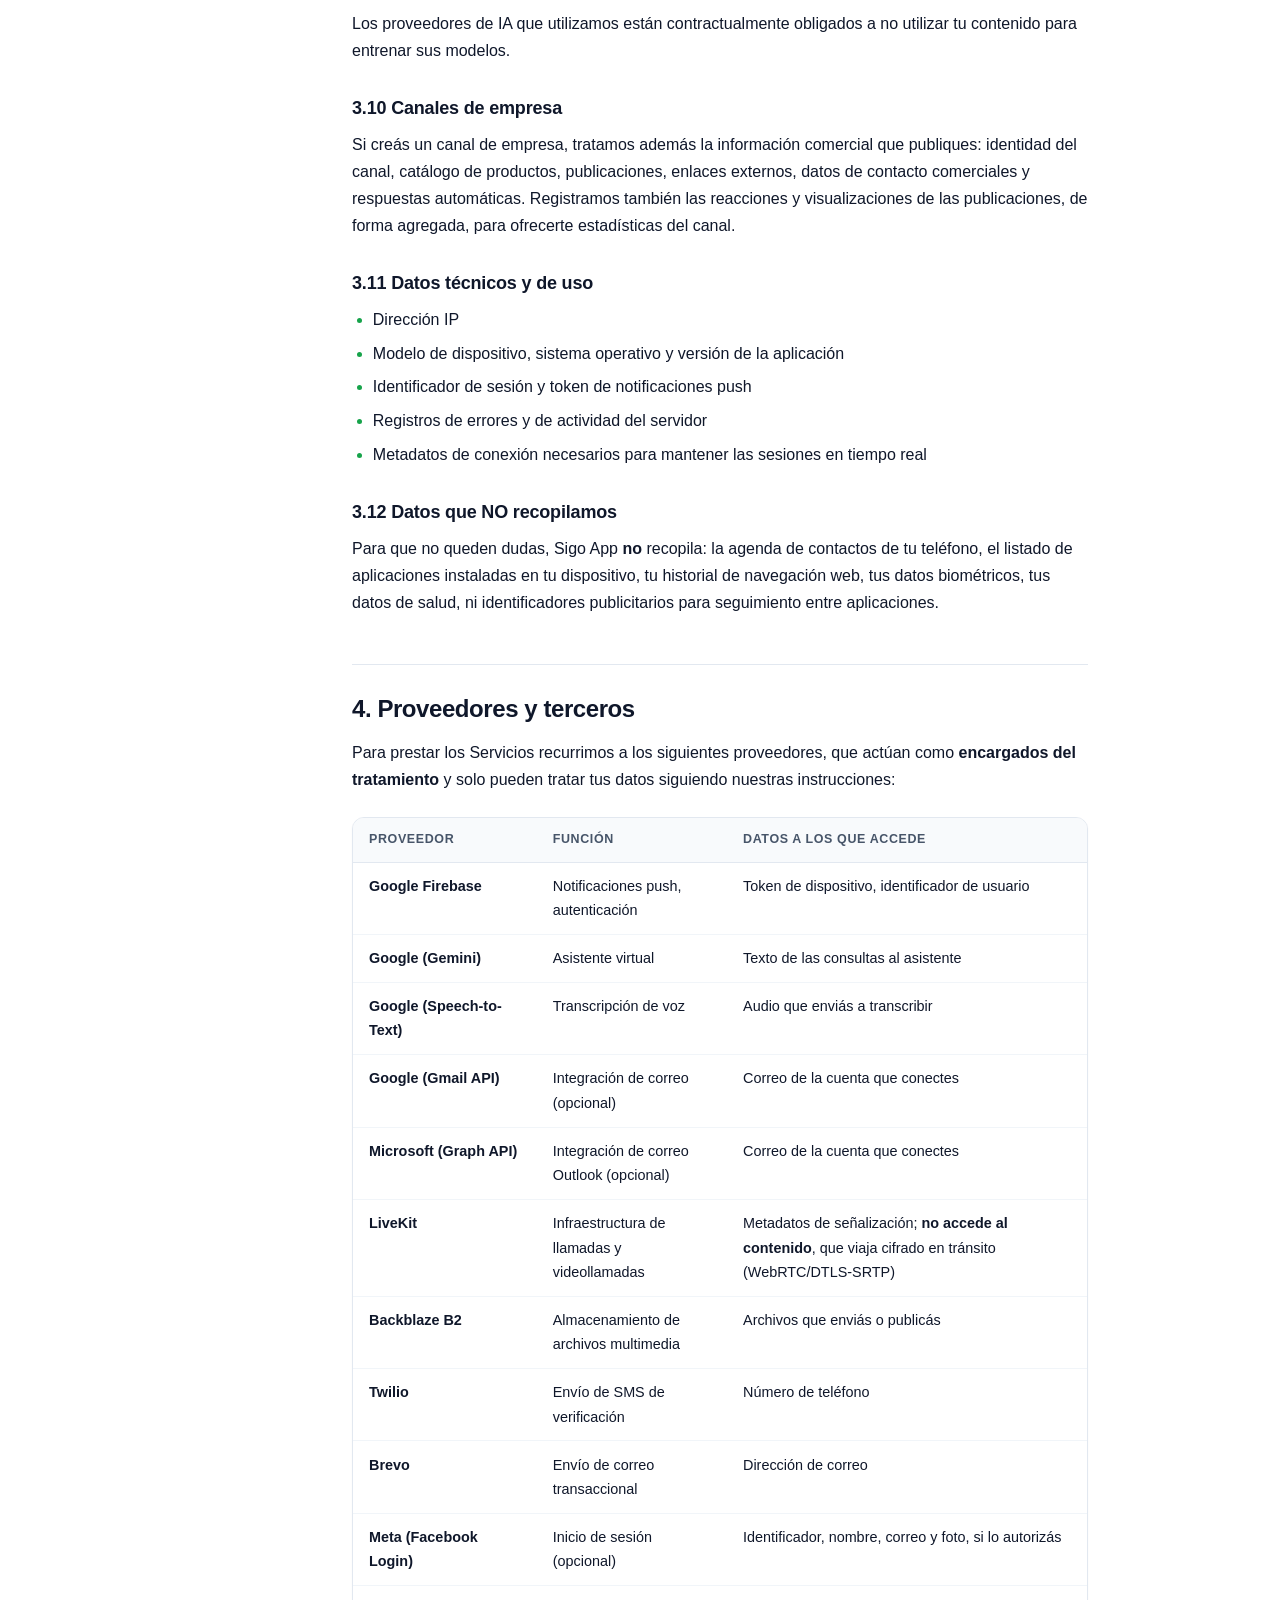
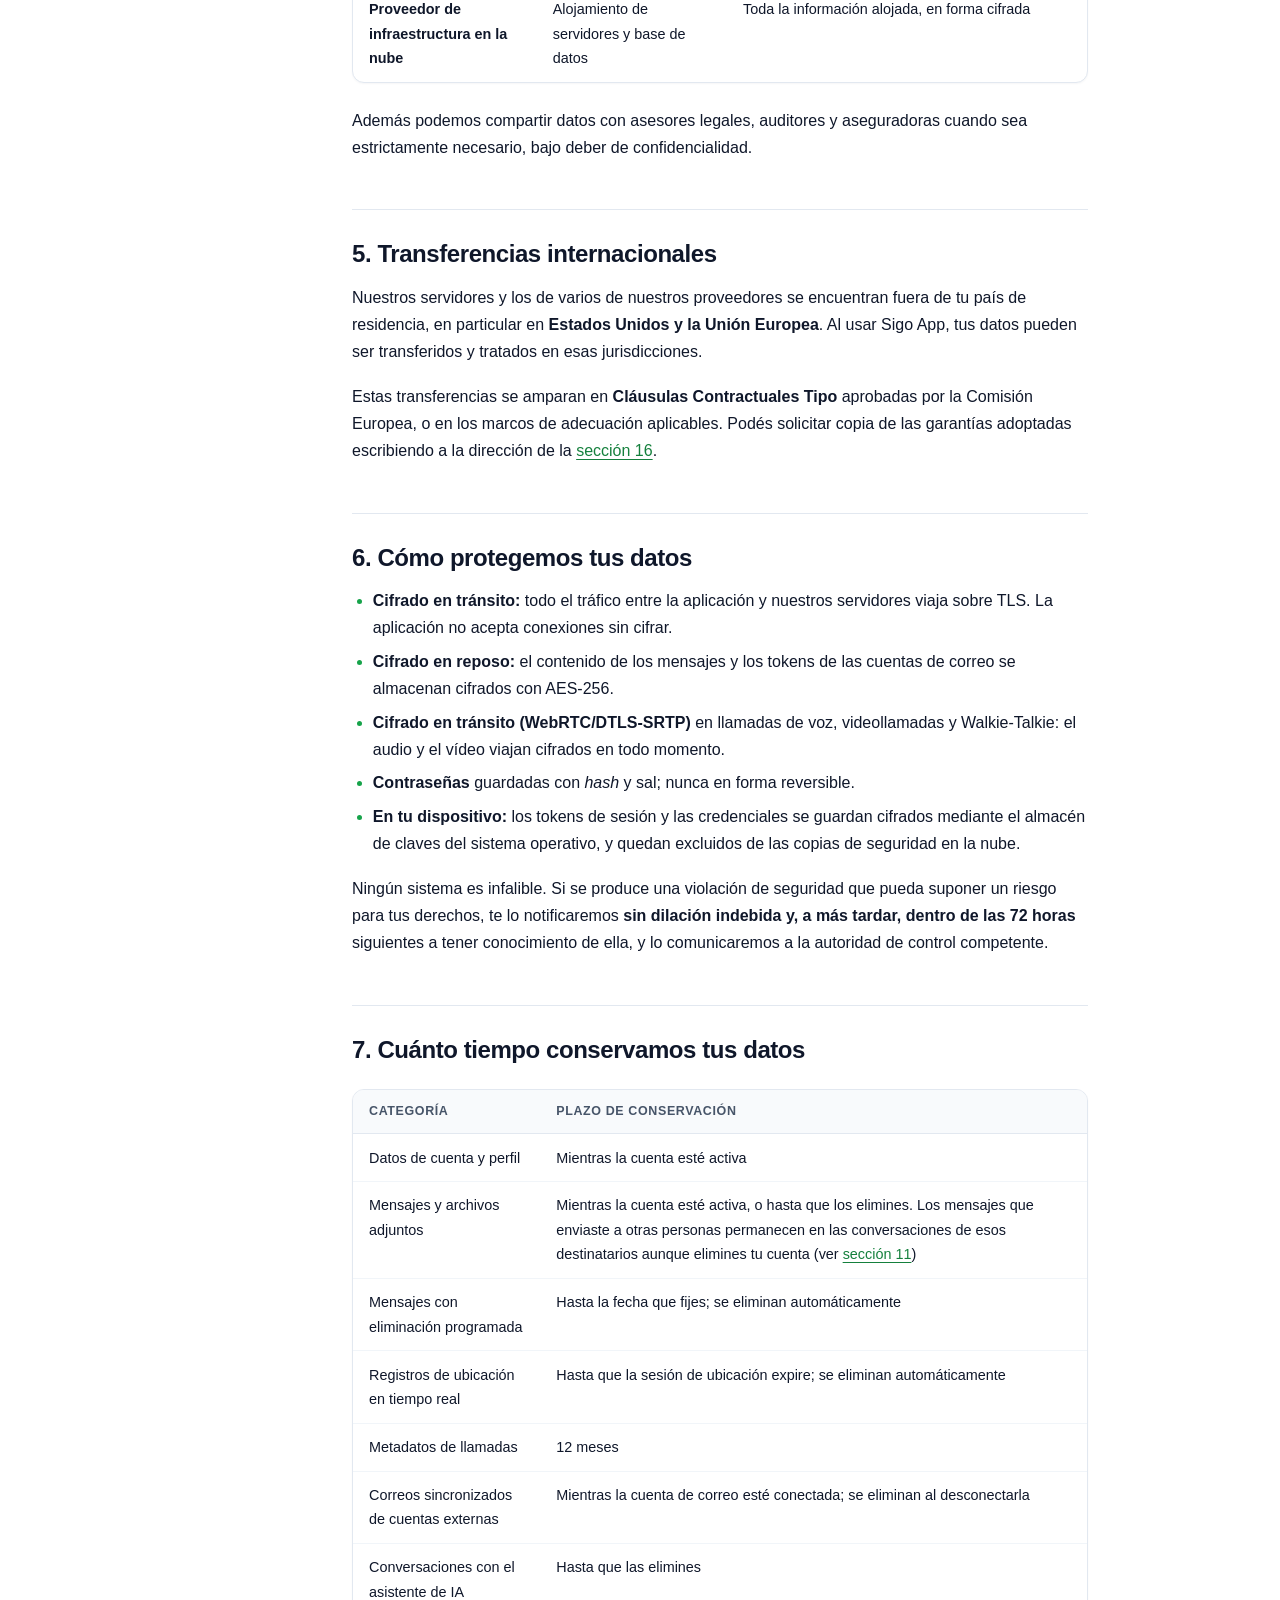
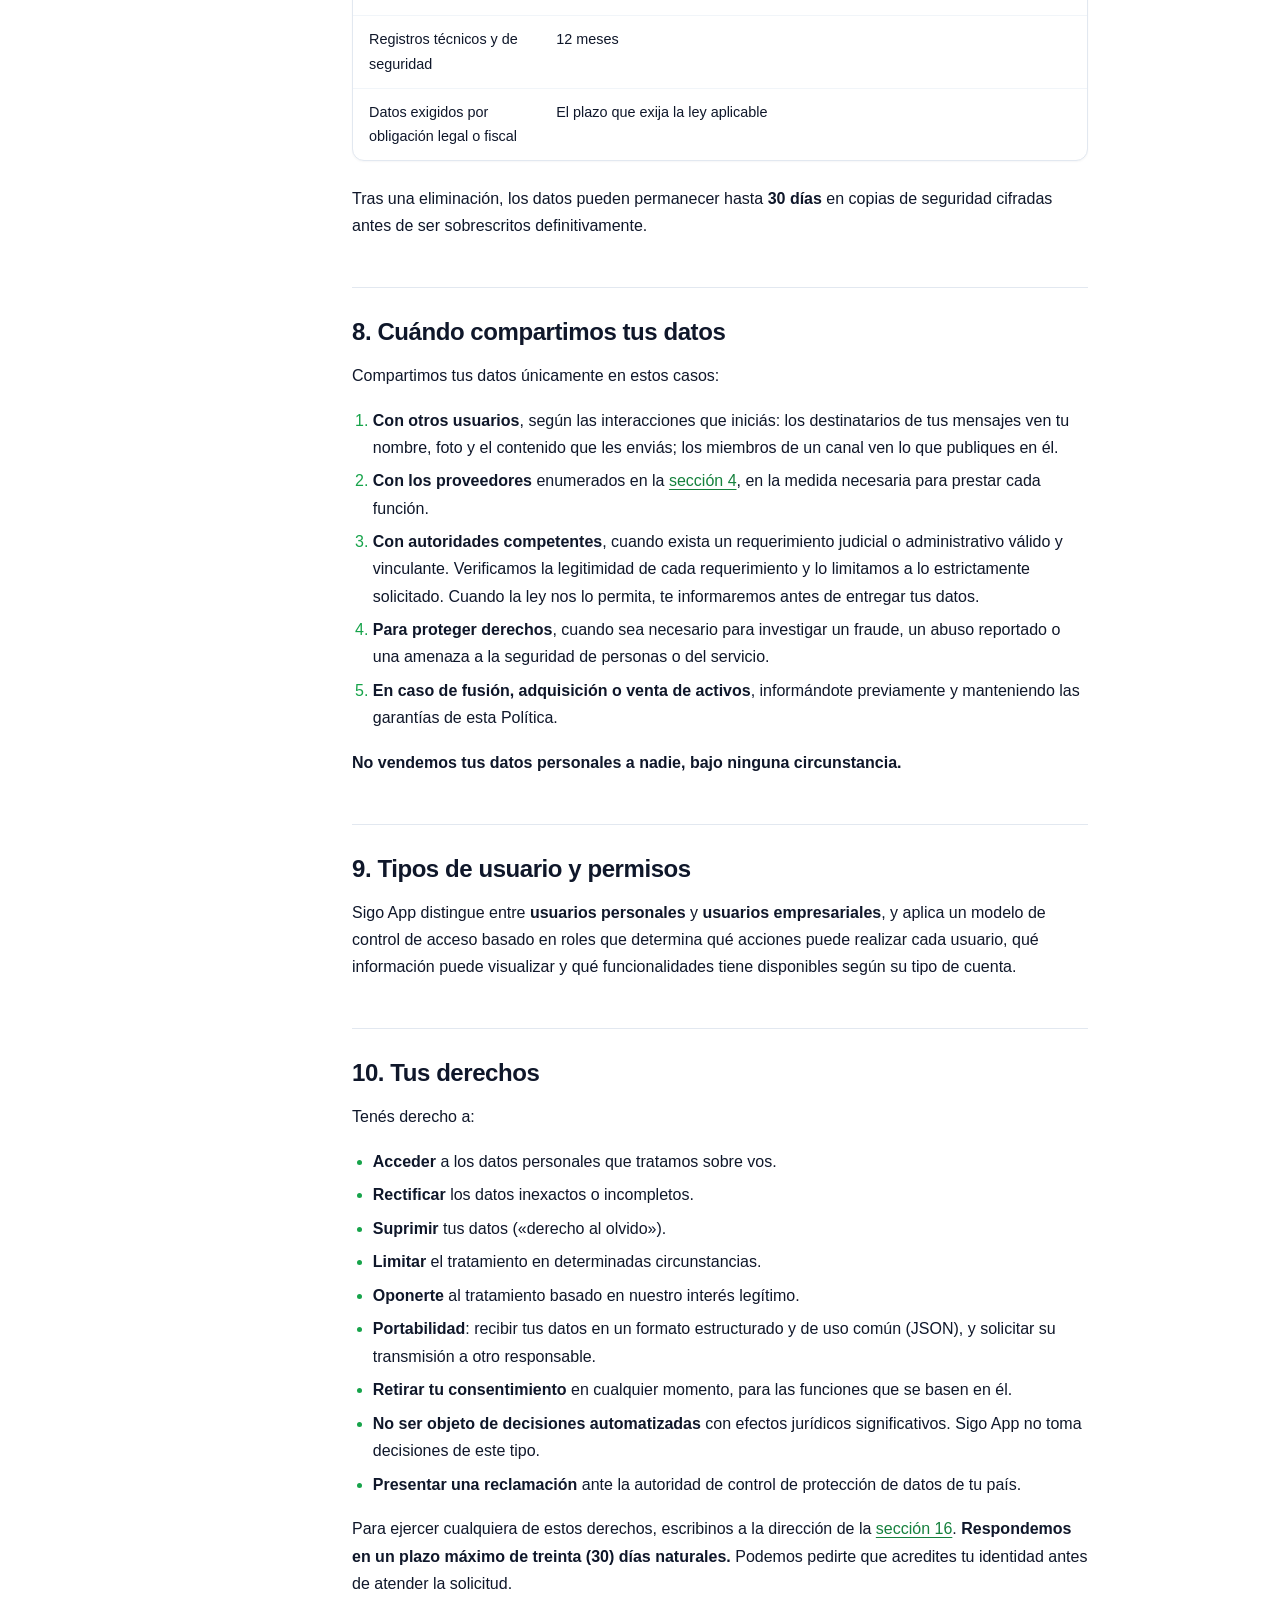
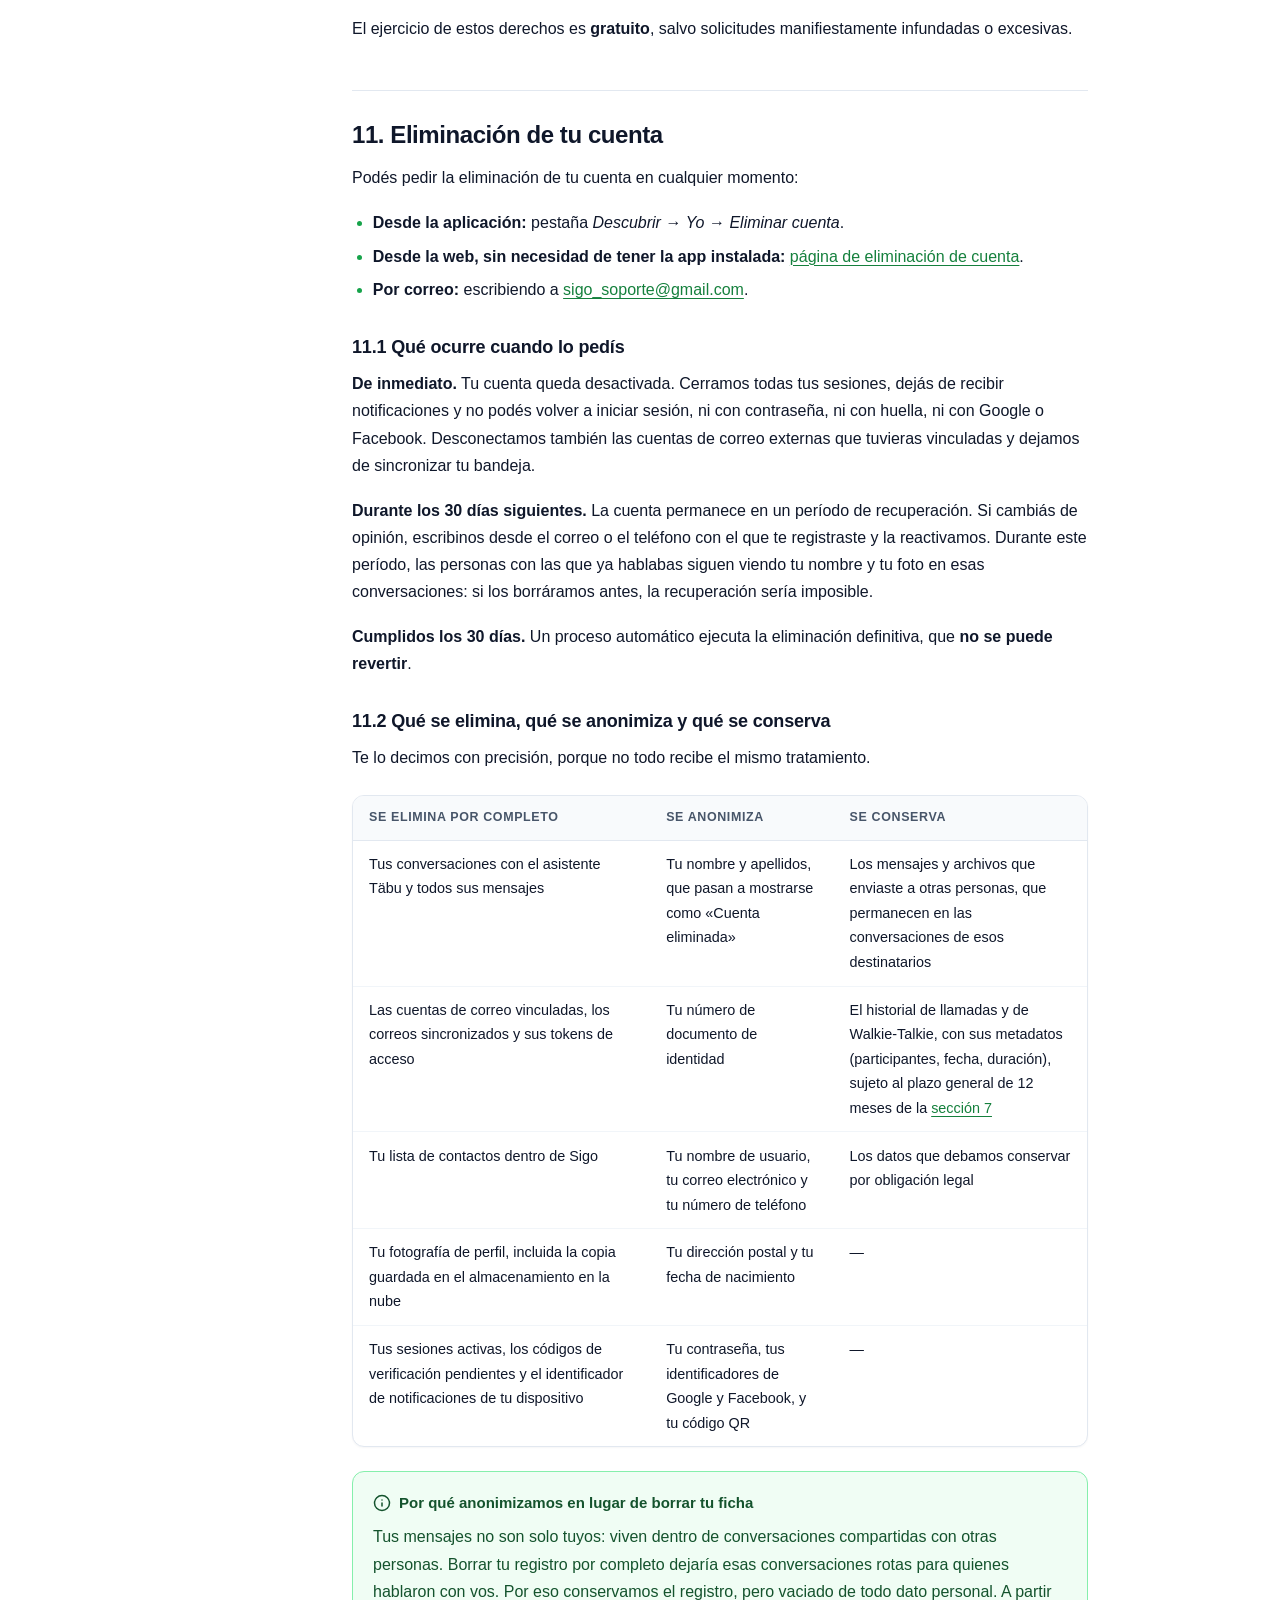
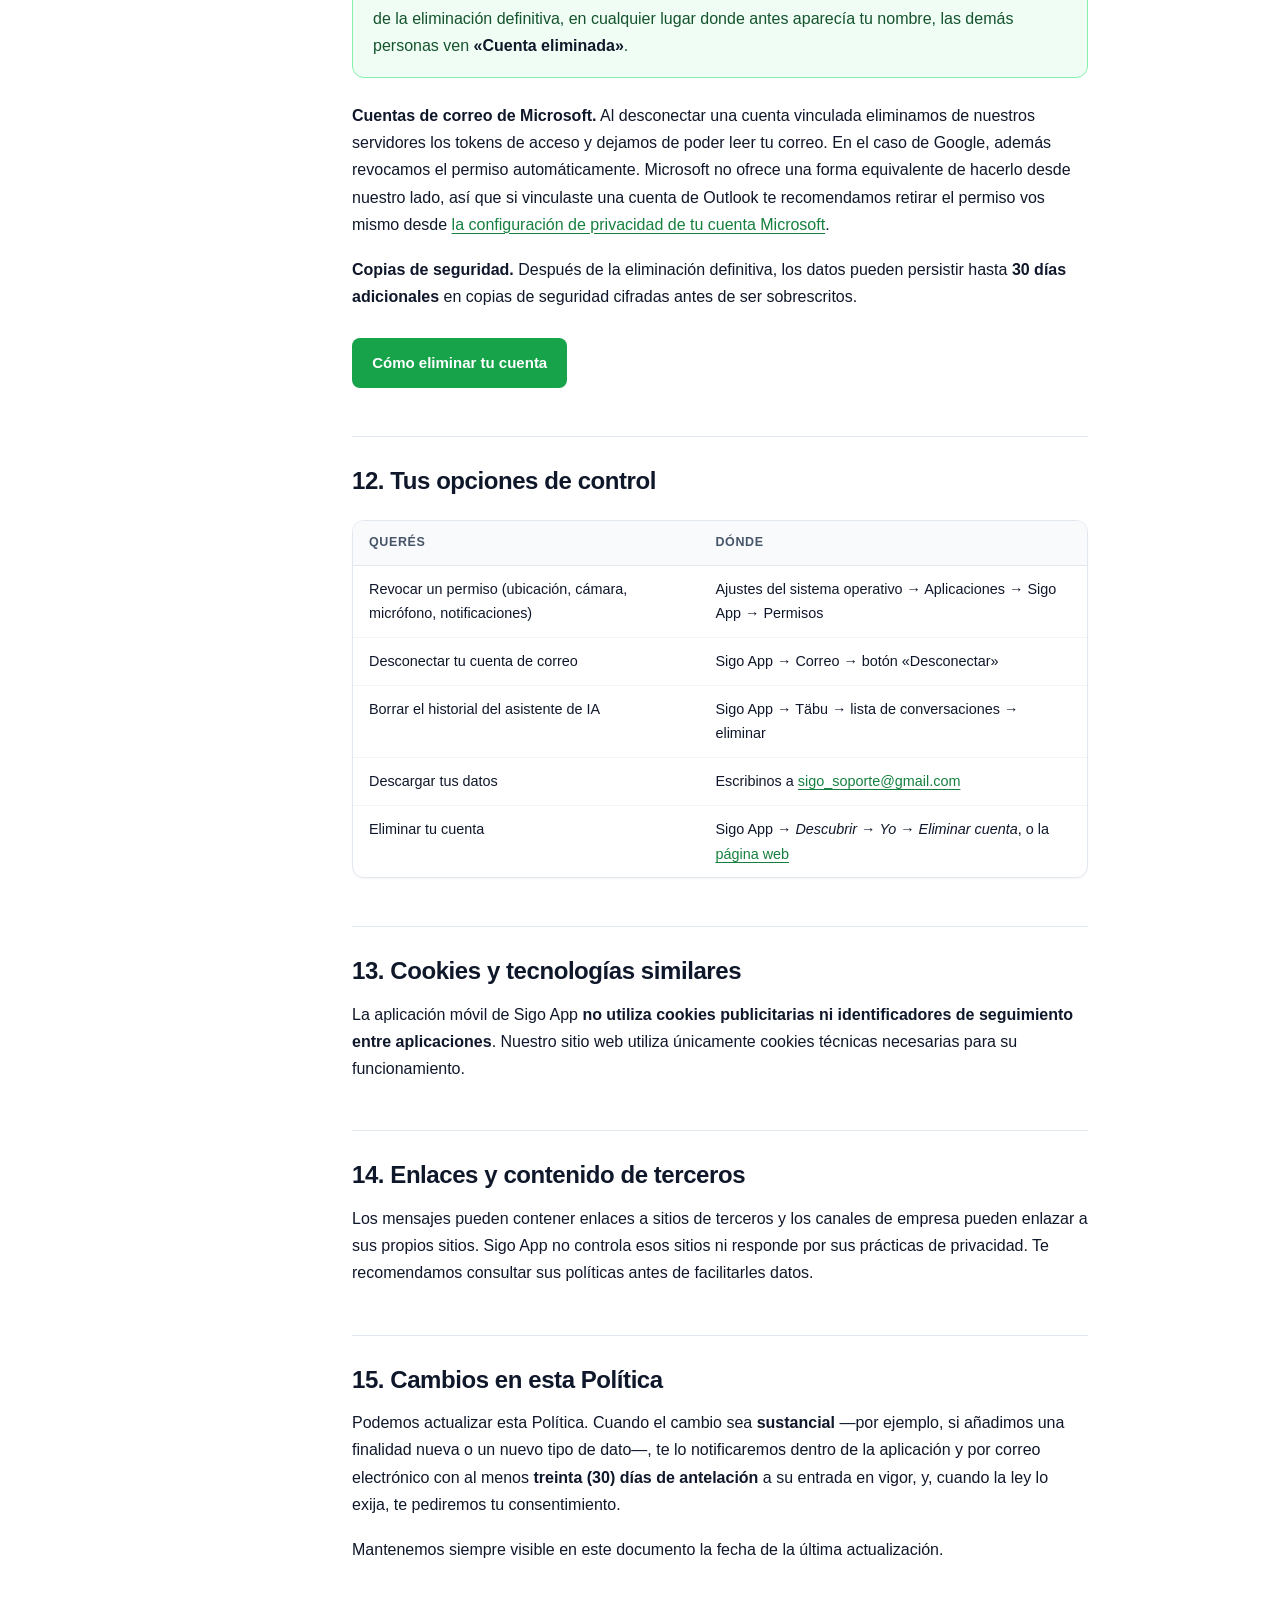
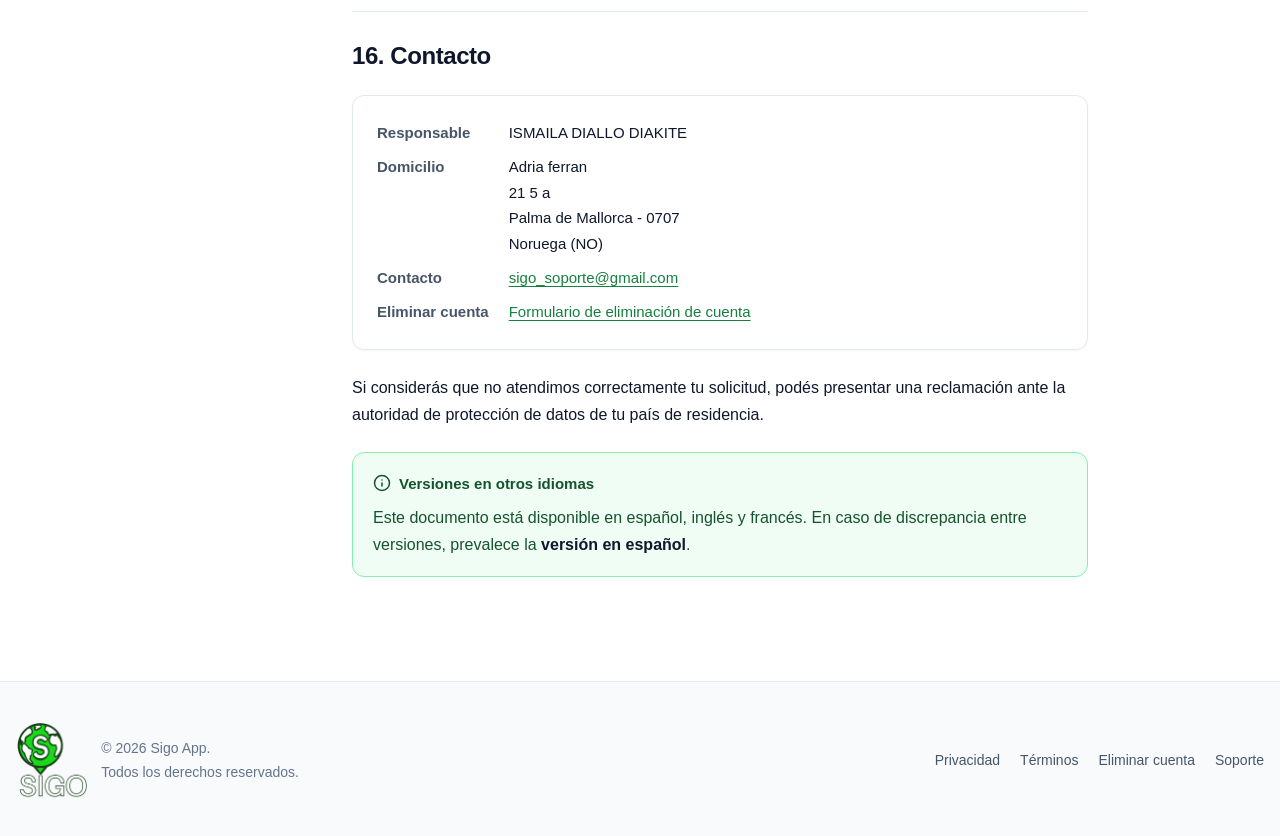
==== commit 89e85ae1: "Unificar un unico correo de contacto en todo el sitio Se quita la fila separada de Delegado de Prote" ====
--- a/index.html
+++ b/index.html
@@ -796,11 +796,8 @@
         <dt>Domicilio</dt>
         <dd>Adria ferran<br>21 5 a<br>Palma de Mallorca - 0707<br>Noruega (NO)</dd>
 
-        <dt>Privacidad</dt>
+        <dt>Contacto</dt>
         <dd><a href="mailto:sigo_soporte@gmail.com">sigo_soporte@gmail.com</a></dd>
-
-        <dt>Delegado de Protección de Datos</dt>
-        <dd><a href="mailto:dpo@sigoexpress.app">dpo@sigoexpress.app</a></dd>
 
         <dt>Eliminar cuenta</dt>
         <dd><a href="eliminar-cuenta.html">Formulario de eliminación de cuenta</a></dd>
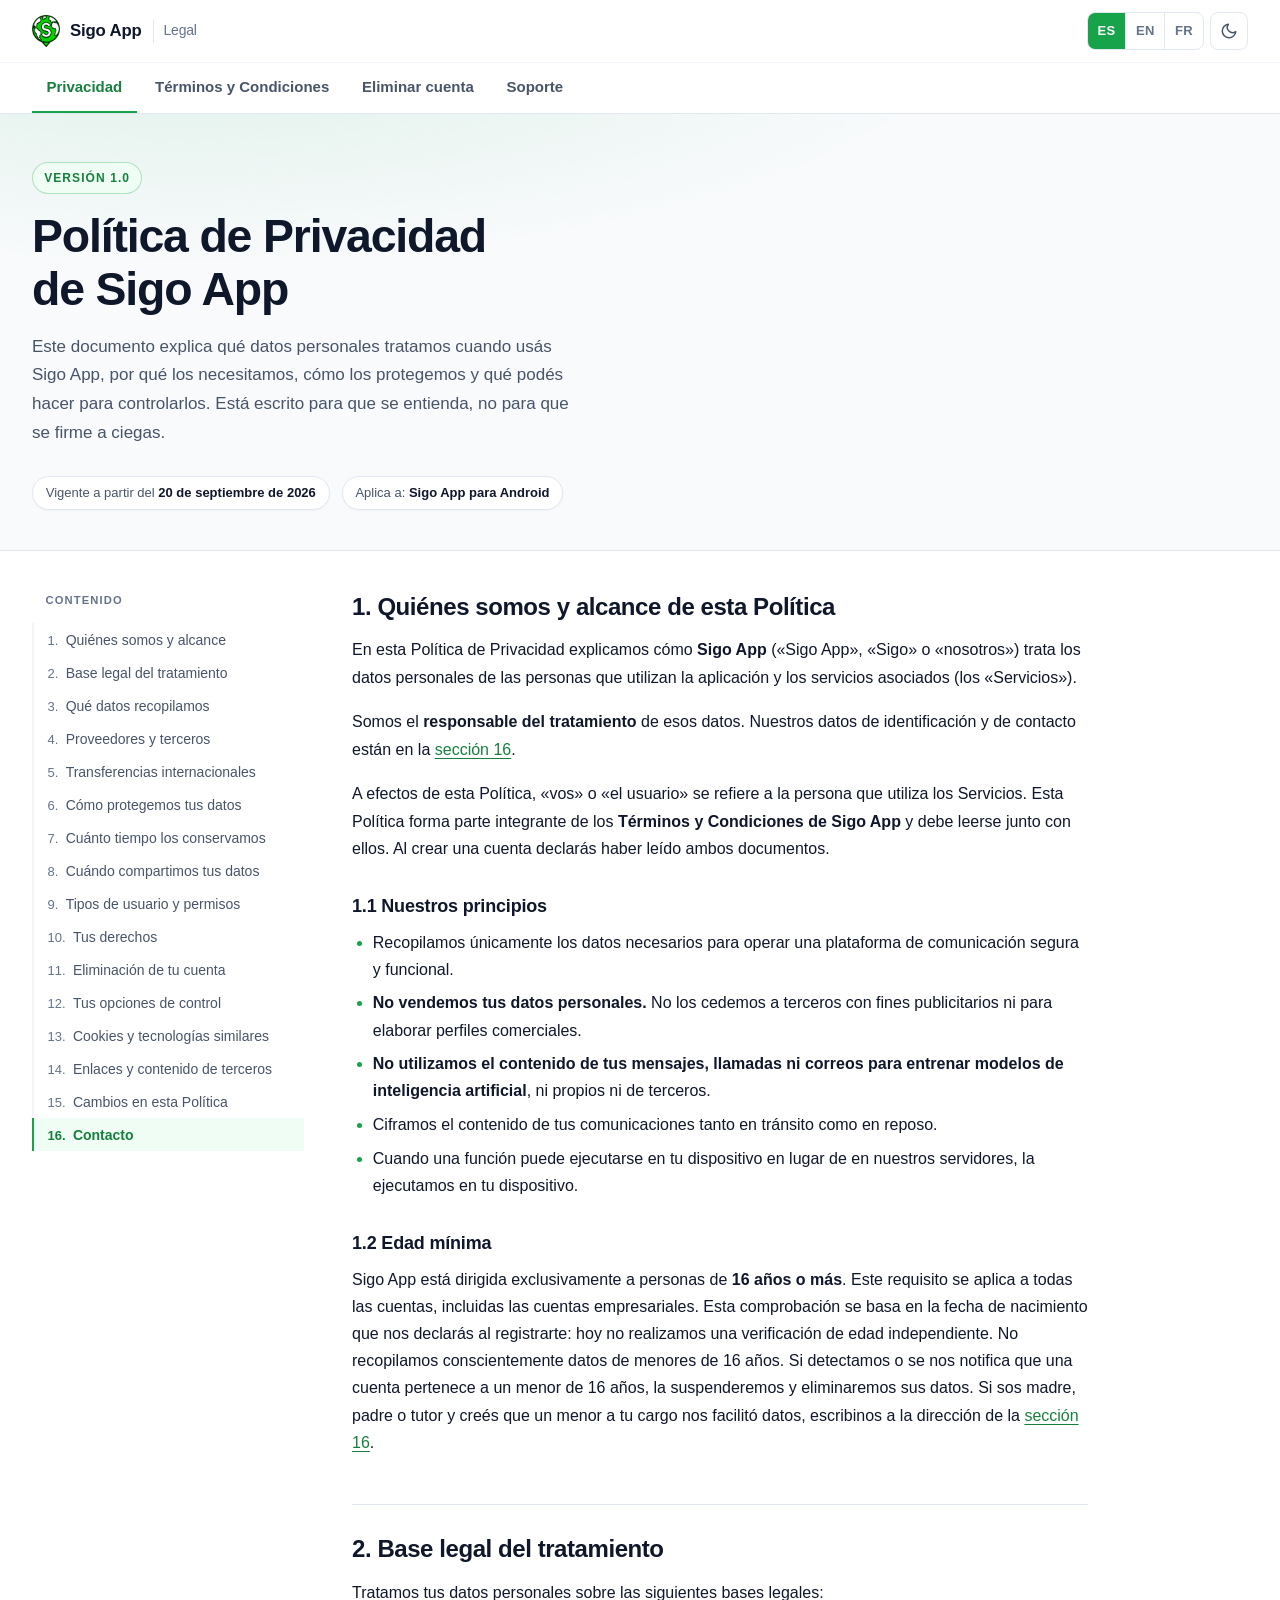
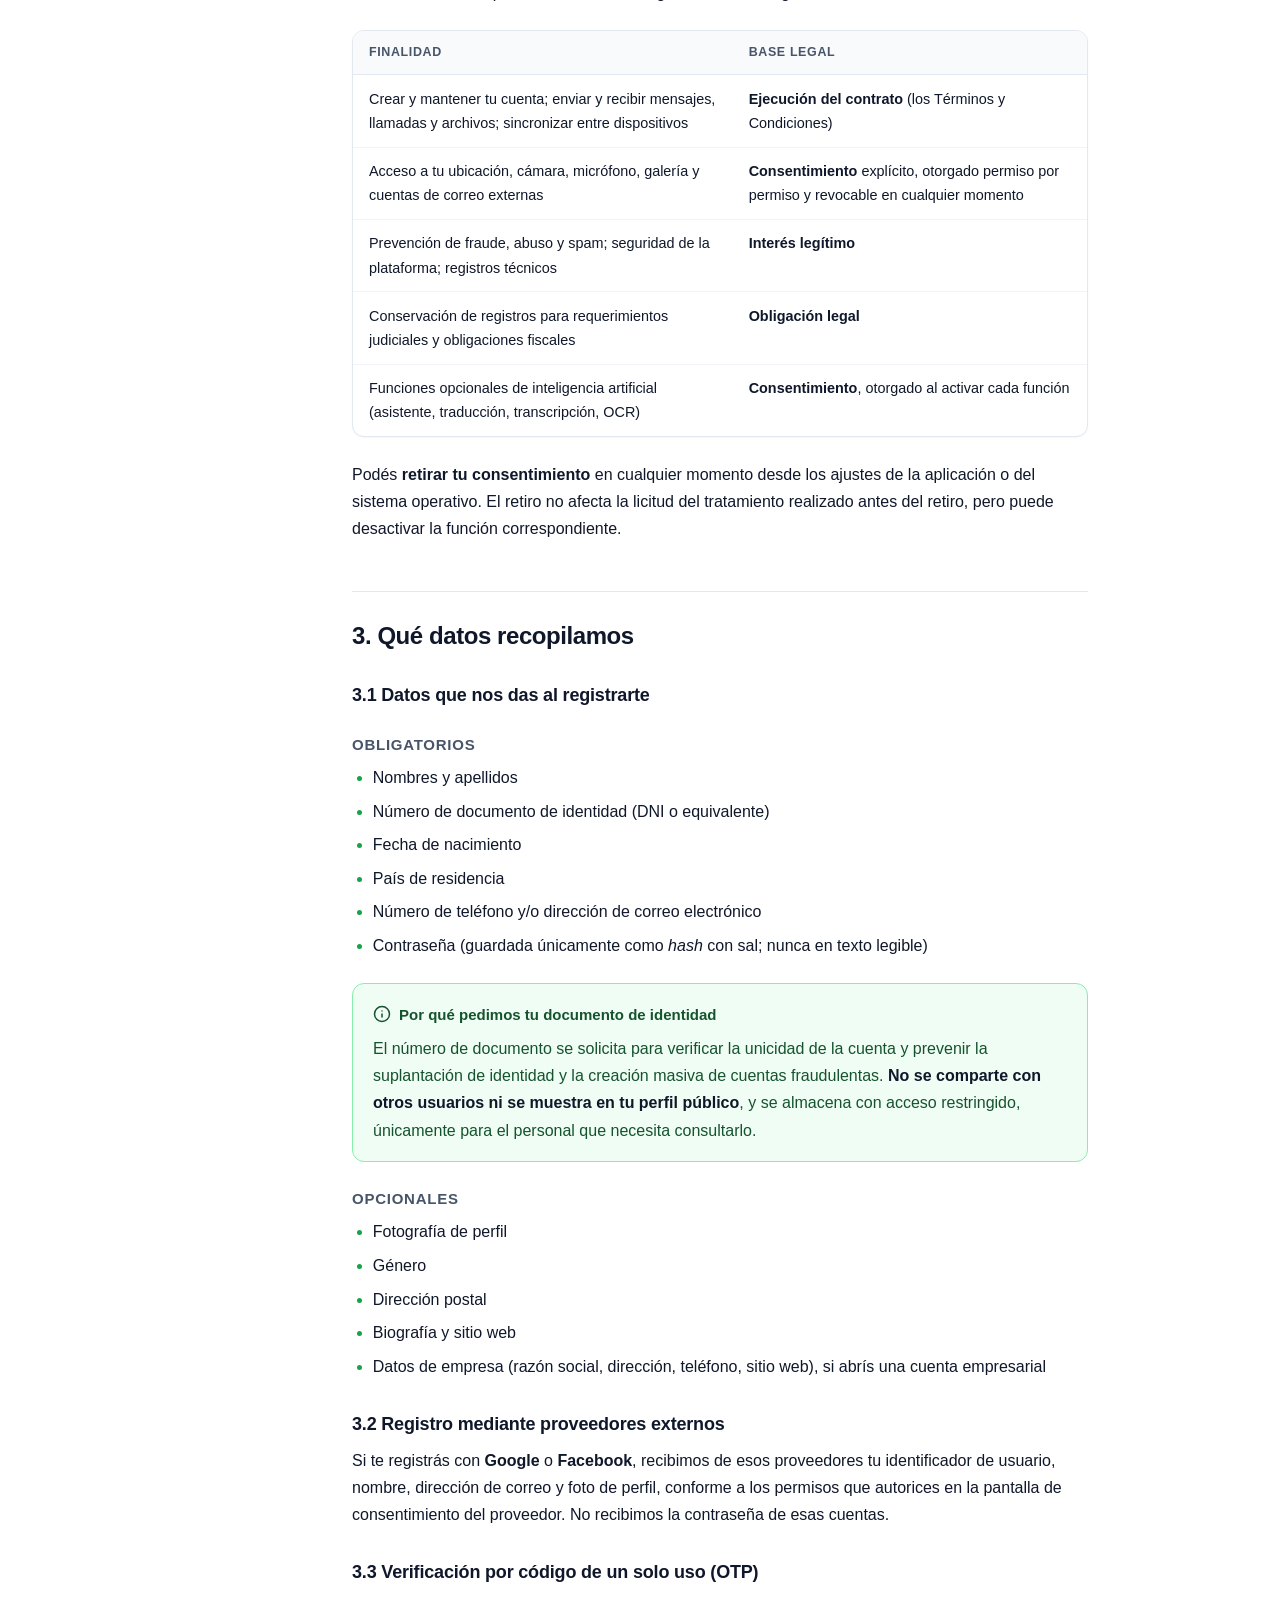
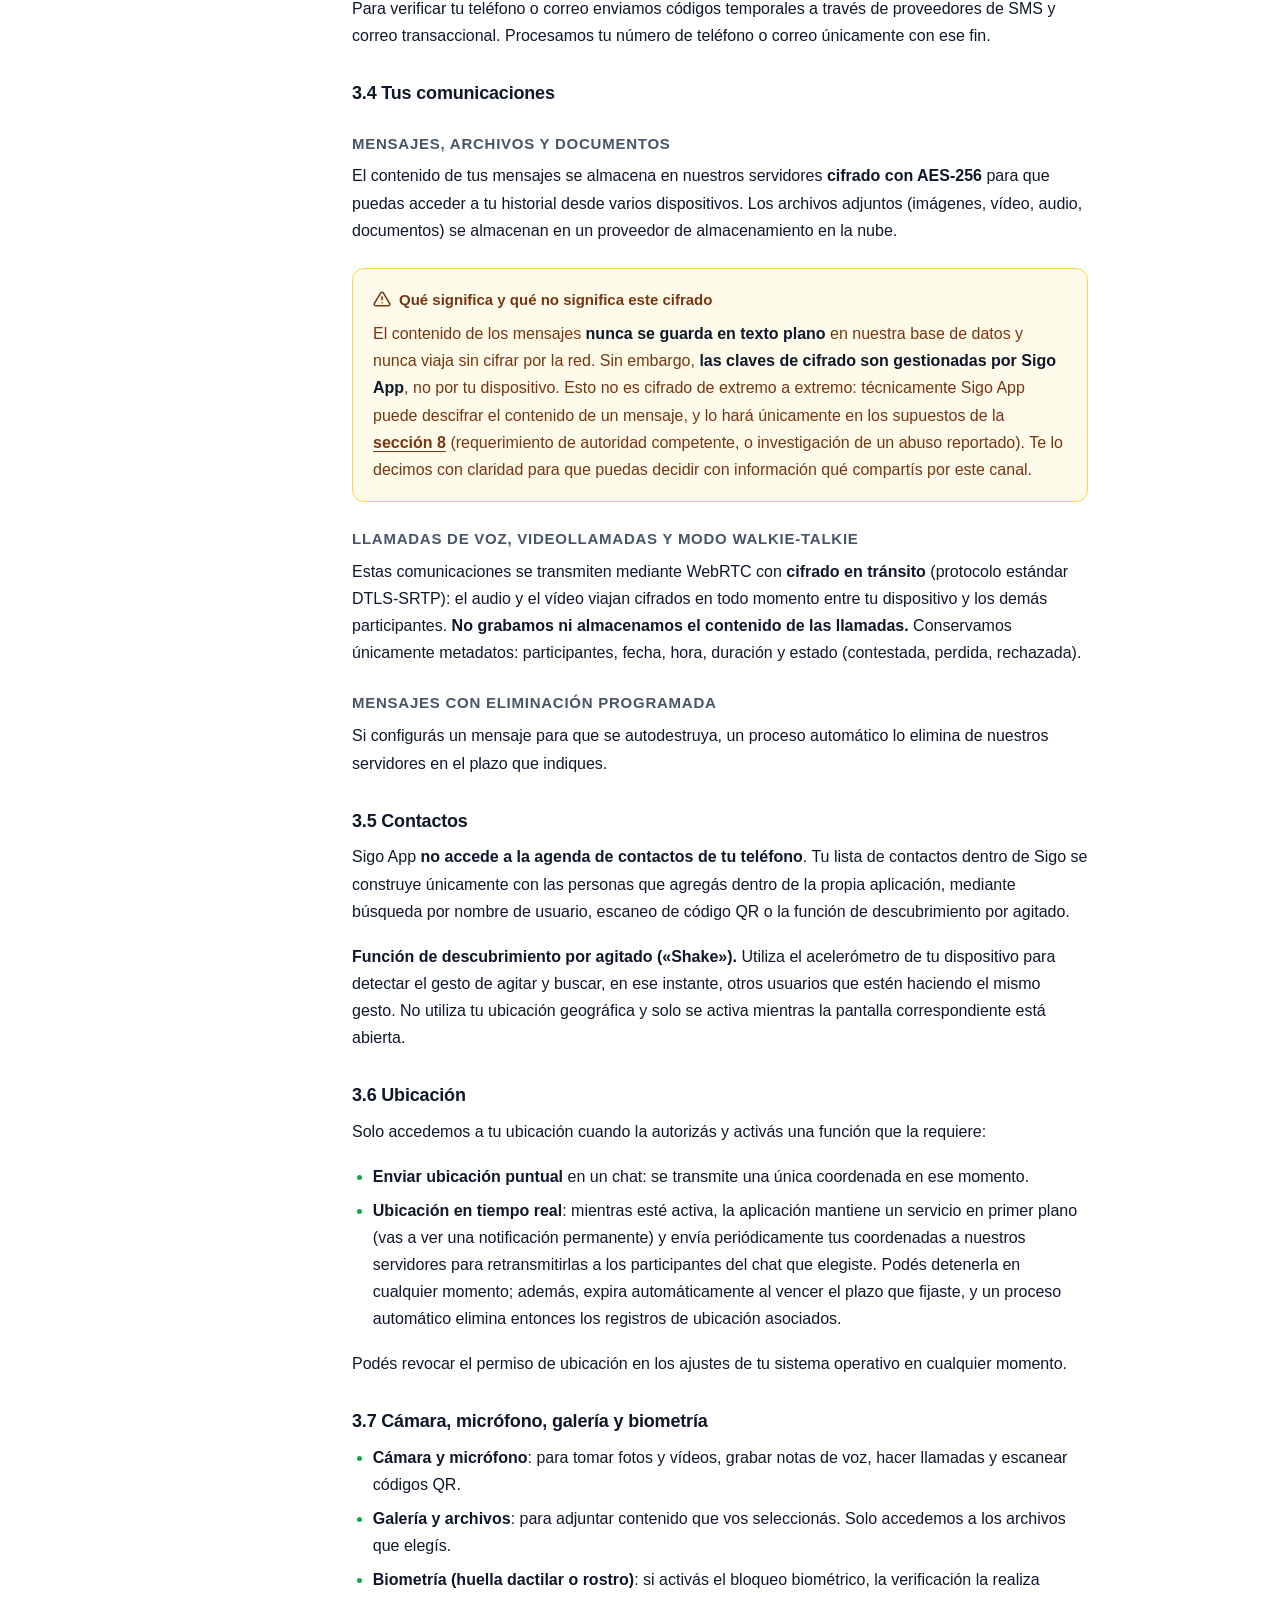
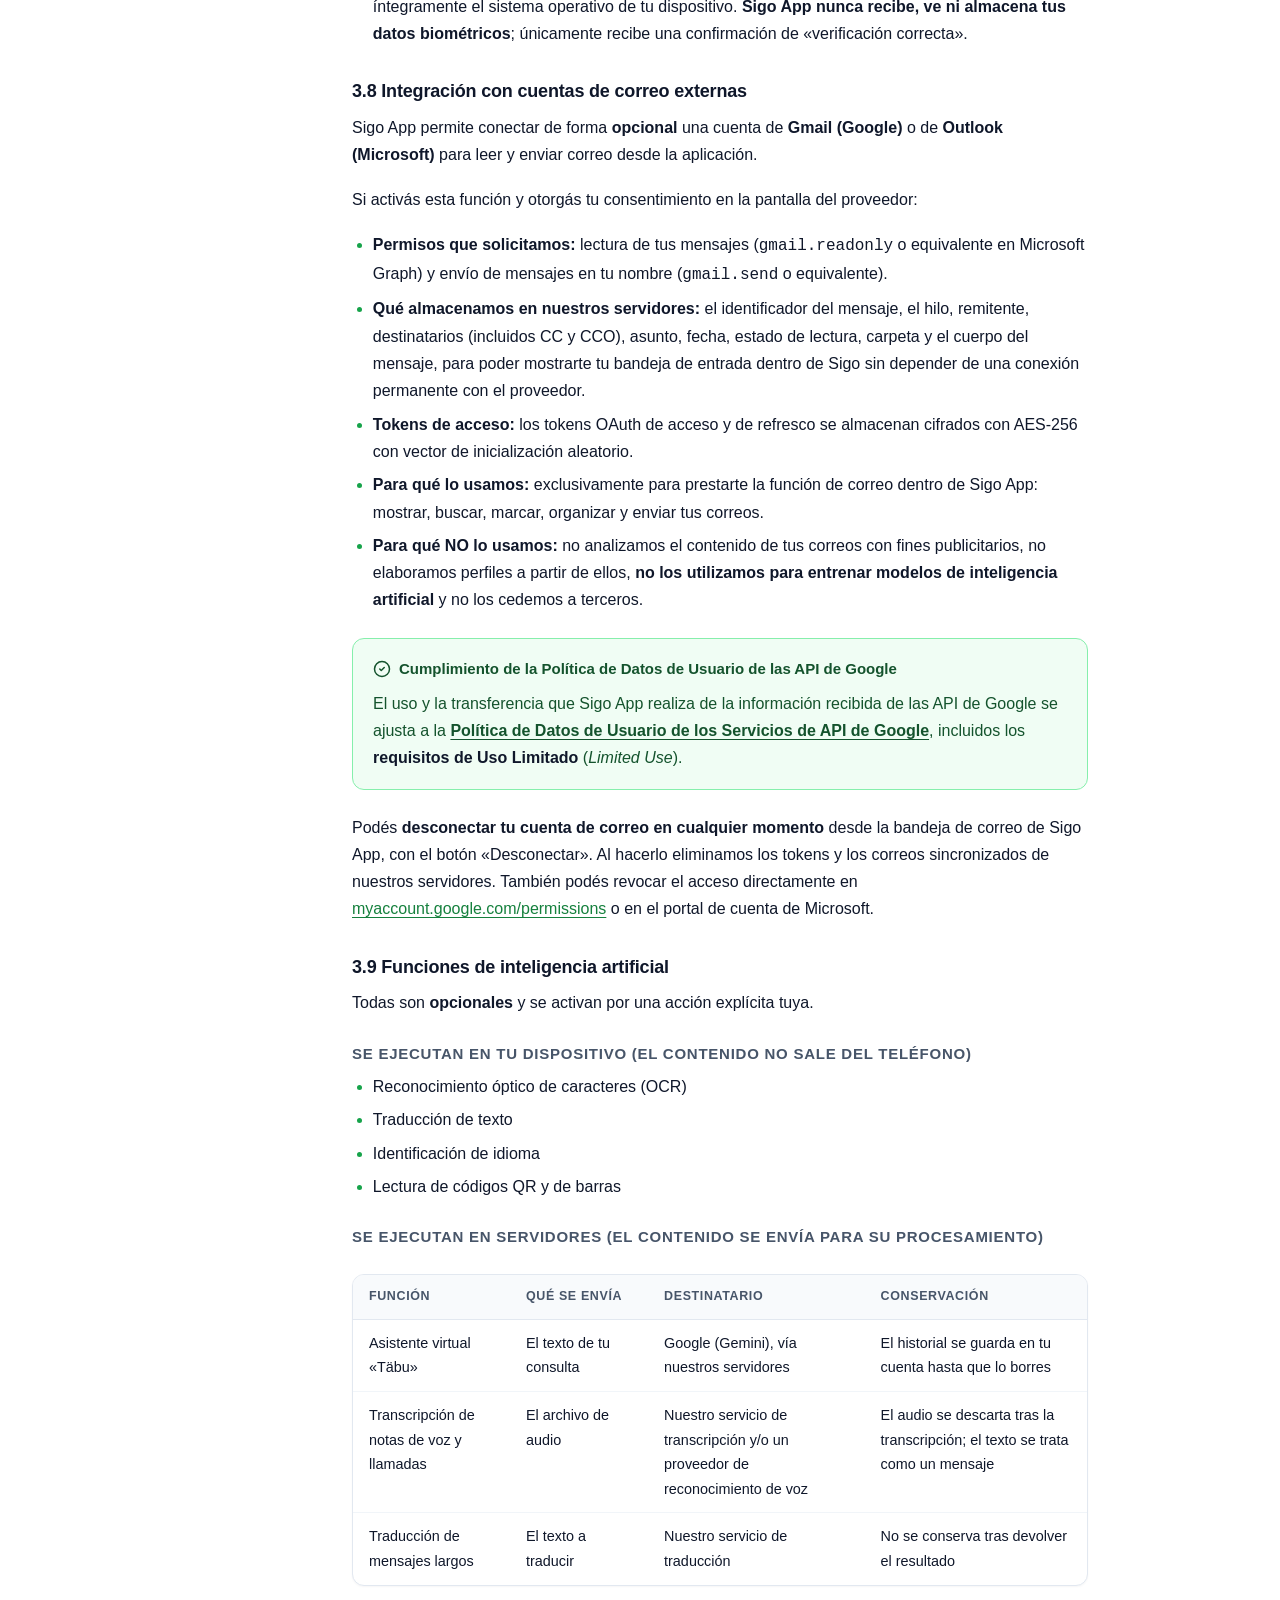
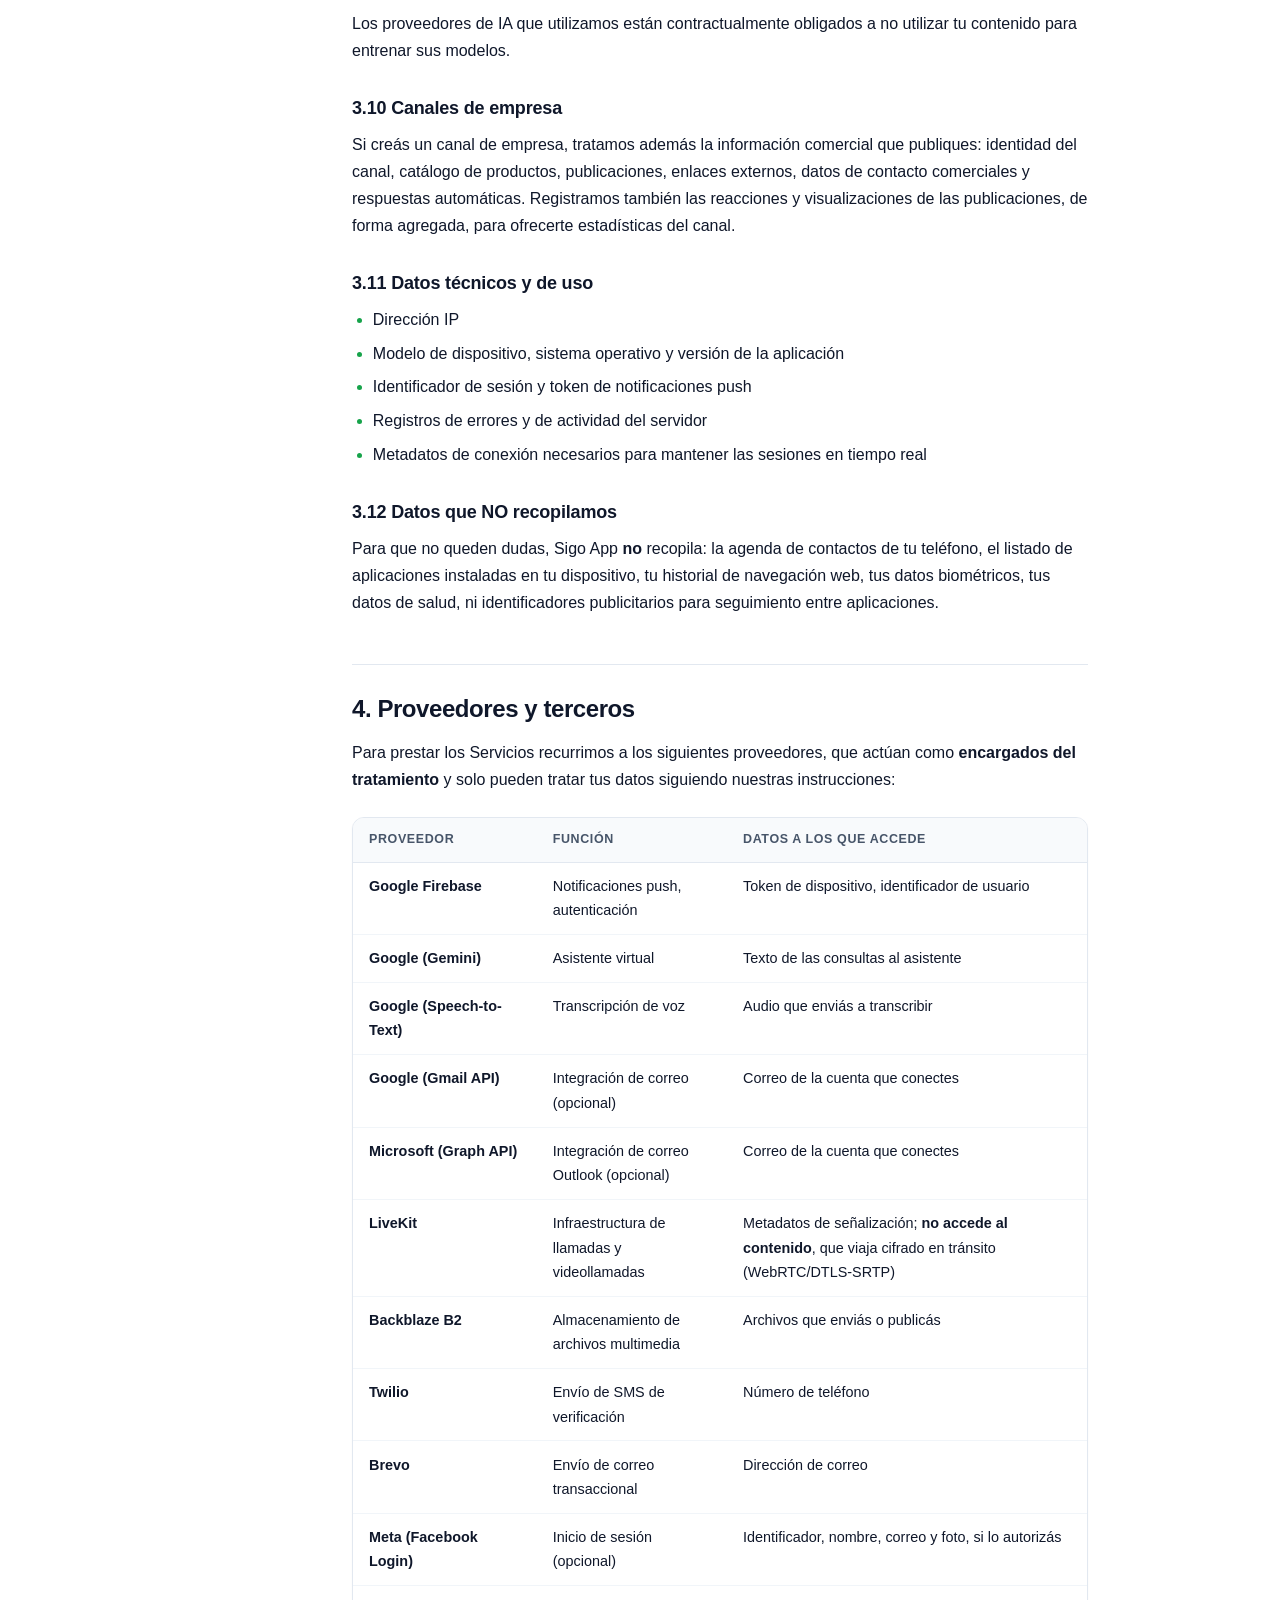
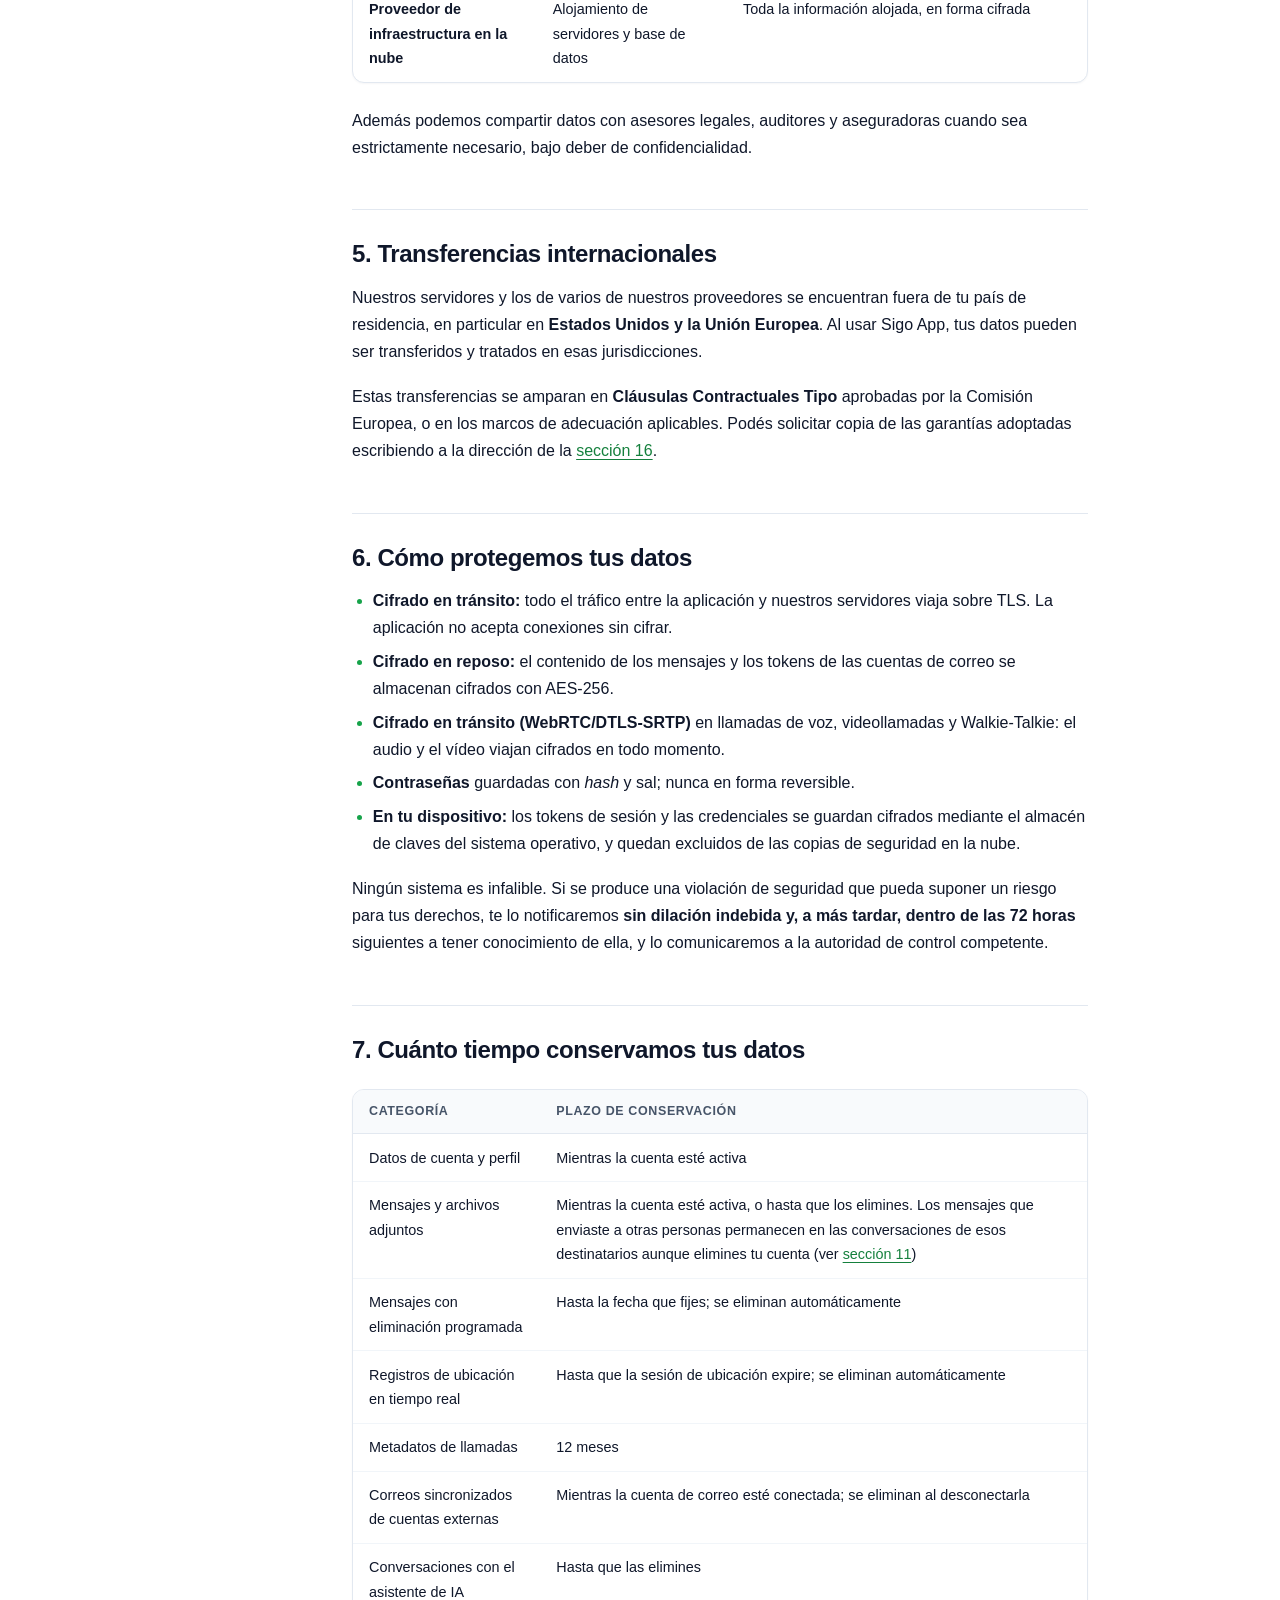
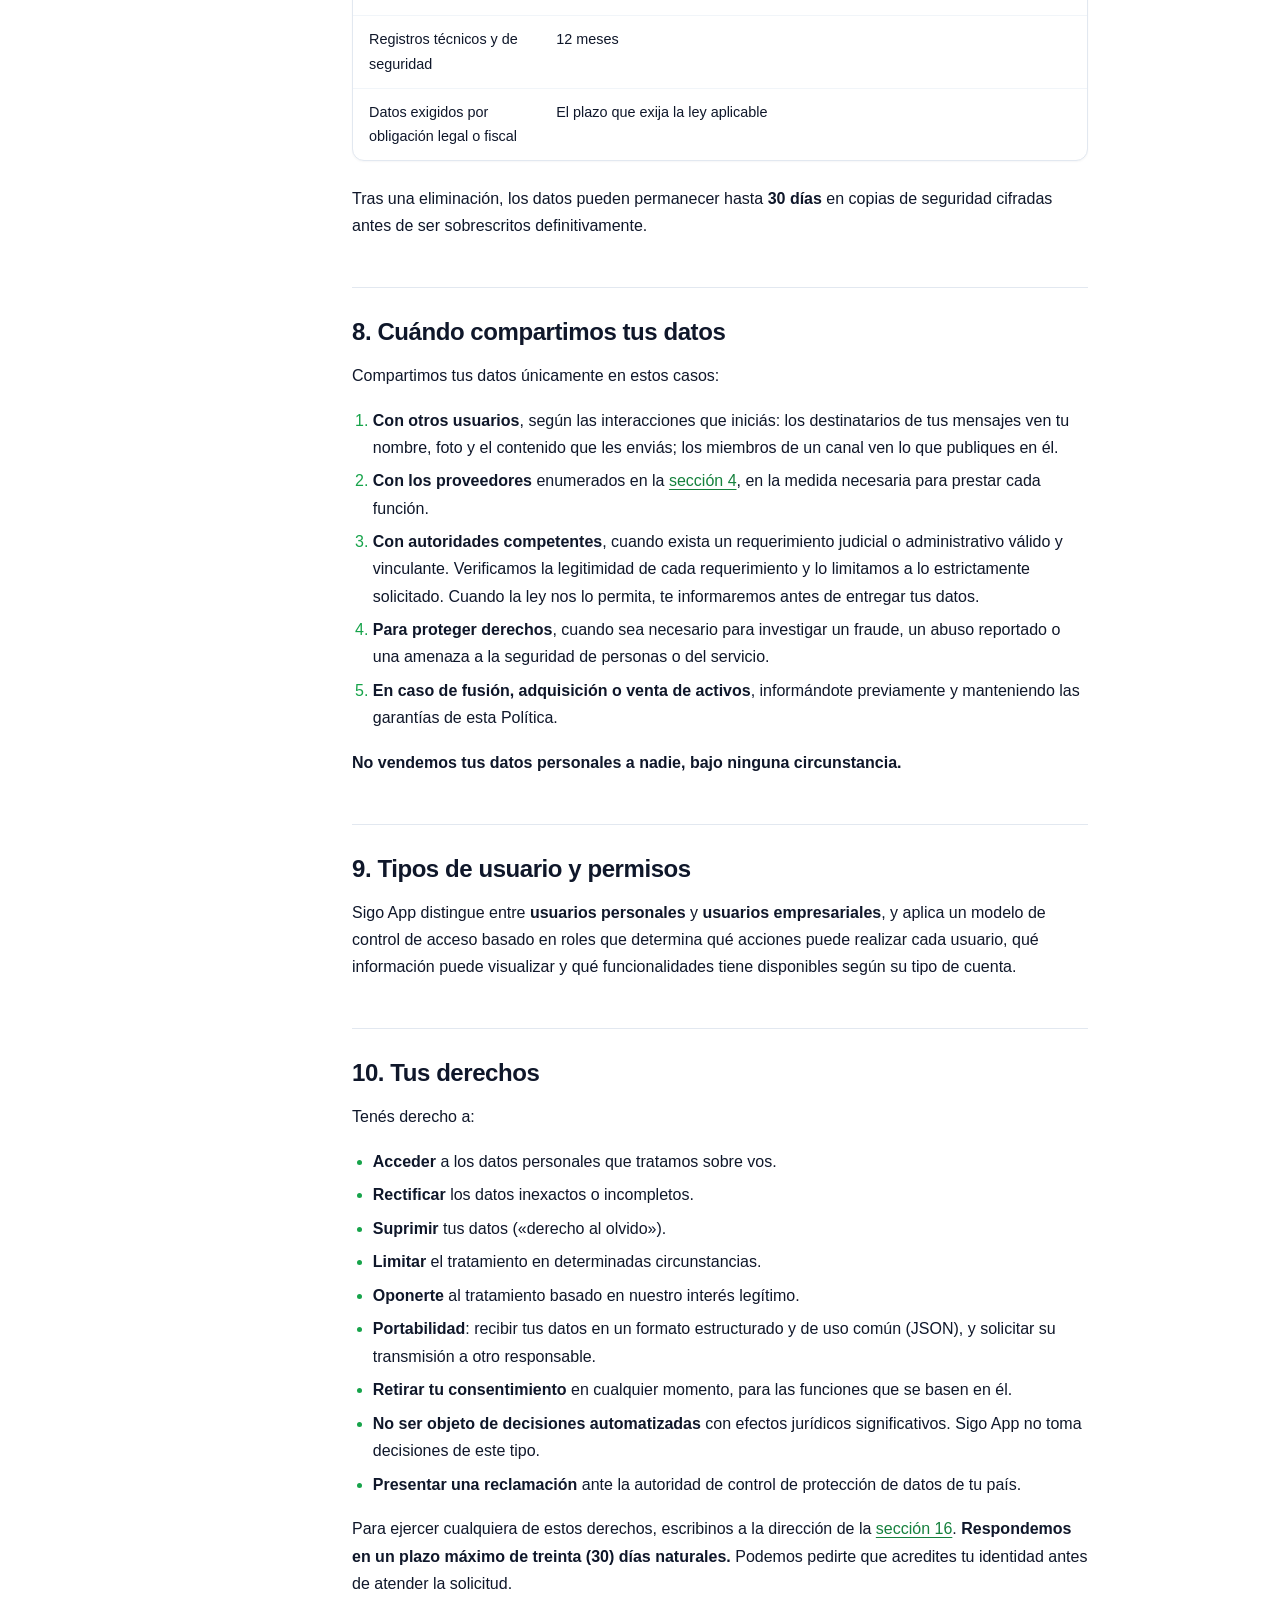
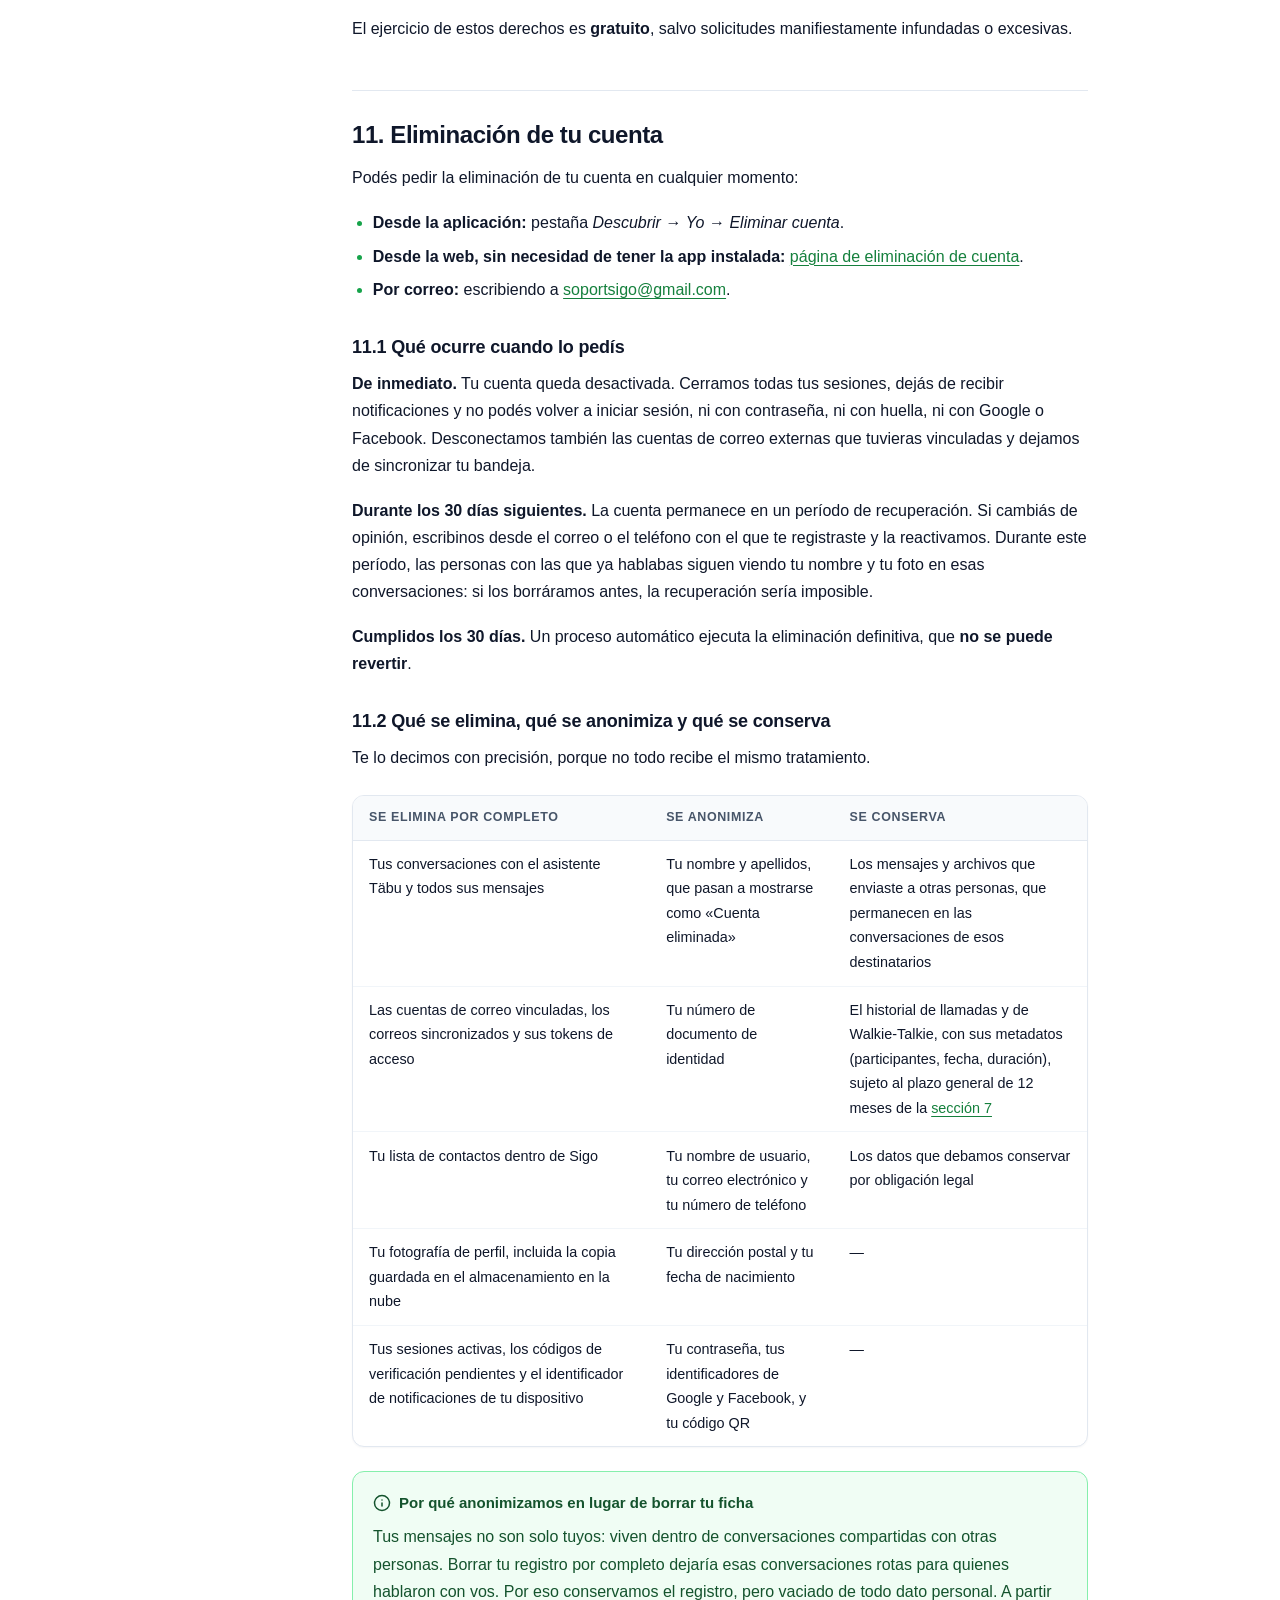
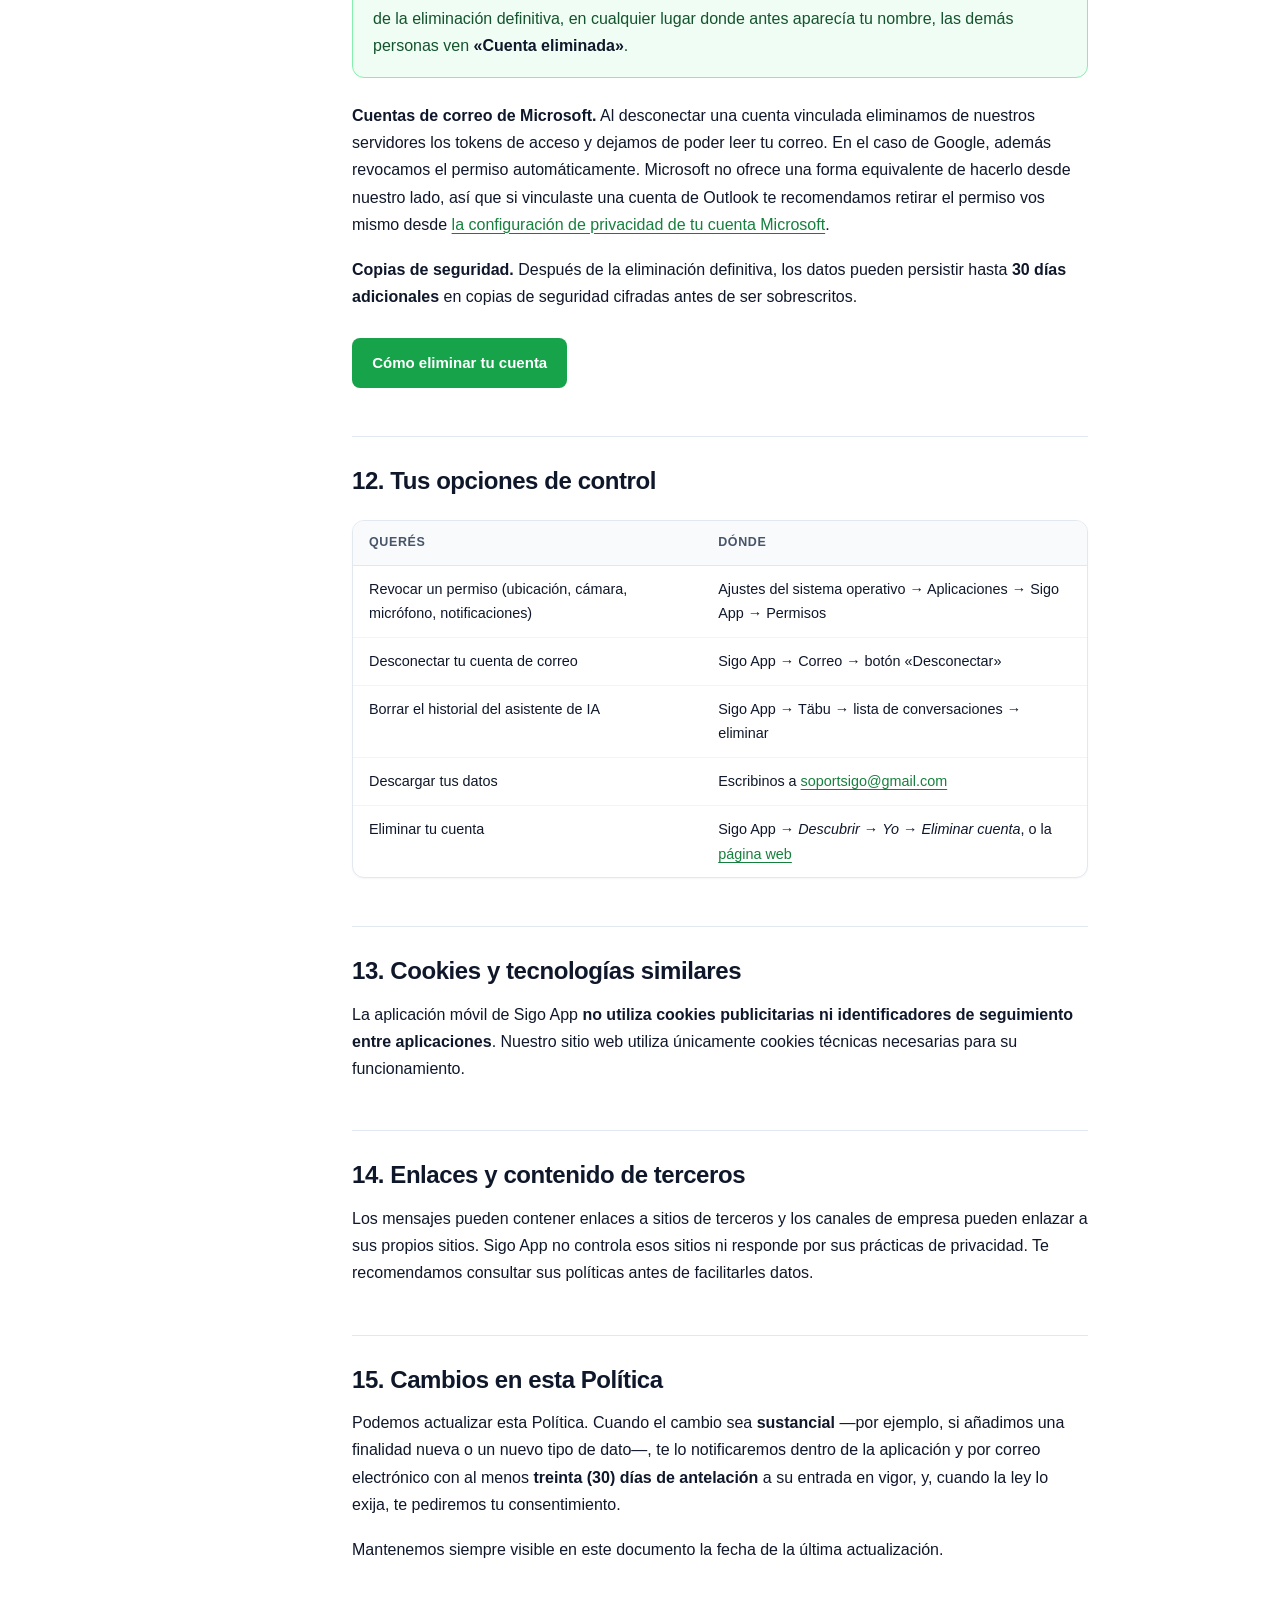
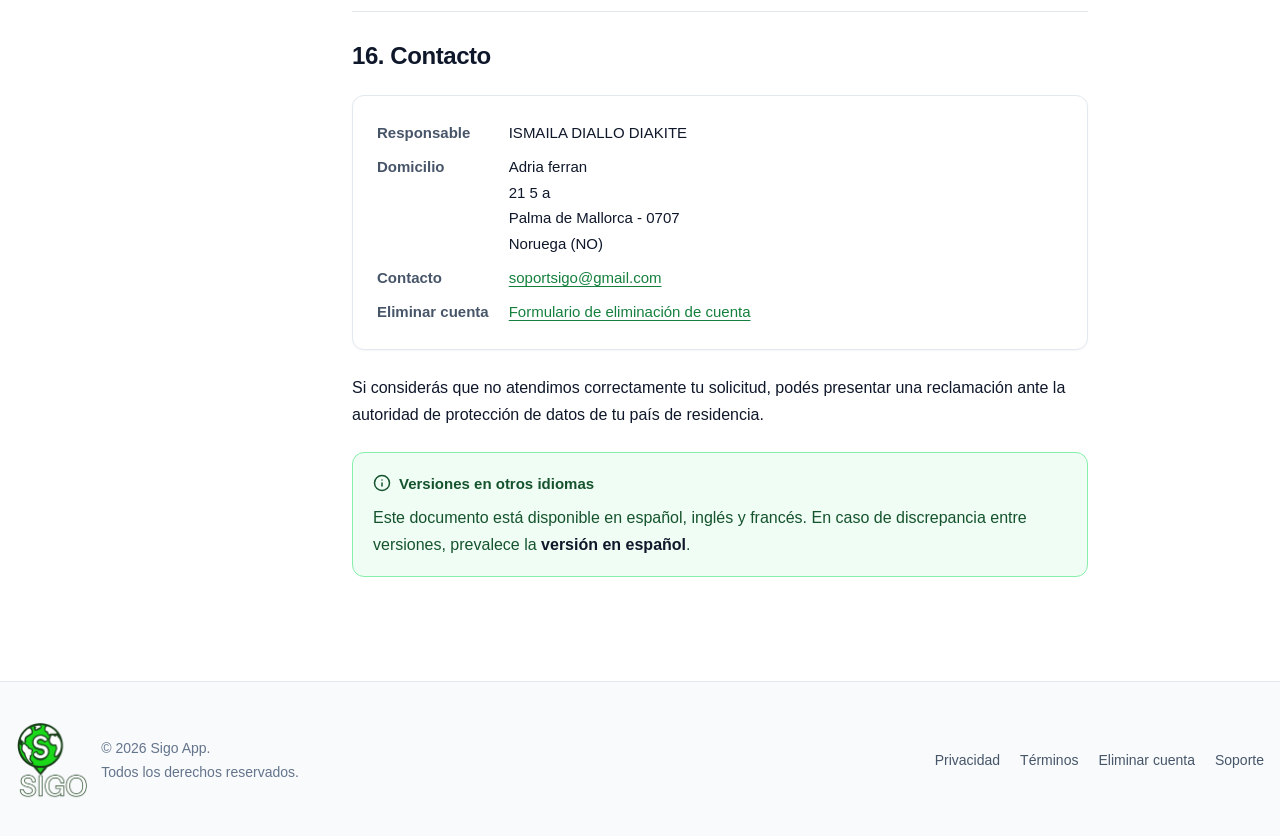
==== commit e09ddf18: "fix: actualizar correo de soporte a soportsigo@gmail.com en todas las paginas" ====
--- a/index.html
+++ b/index.html
@@ -622,7 +622,7 @@
     <ul>
       <li><strong>Desde la aplicación:</strong> pestaña <em>Descubrir</em> → <em>Yo</em> → <em>Eliminar cuenta</em>.</li>
       <li><strong>Desde la web, sin necesidad de tener la app instalada:</strong> <a href="eliminar-cuenta.html">página de eliminación de cuenta</a>.</li>
-      <li><strong>Por correo:</strong> escribiendo a <a href="mailto:sigo_soporte@gmail.com">sigo_soporte@gmail.com</a>.</li>
+      <li><strong>Por correo:</strong> escribiendo a <a href="mailto:soportsigo@gmail.com">soportsigo@gmail.com</a>.</li>
     </ul>
 
     <h3 id="eliminacion-proceso">11.1 Qué ocurre cuando lo pedís</h3>
@@ -746,7 +746,7 @@
           <tr><td>Revocar un permiso (ubicación, cámara, micrófono, notificaciones)</td><td>Ajustes del sistema operativo → Aplicaciones → Sigo App → Permisos</td></tr>
           <tr><td>Desconectar tu cuenta de correo</td><td>Sigo App → Correo → botón «Desconectar»</td></tr>
           <tr><td>Borrar el historial del asistente de IA</td><td>Sigo App → Täbu → lista de conversaciones → eliminar</td></tr>
-          <tr><td>Descargar tus datos</td><td>Escribinos a <a href="mailto:sigo_soporte@gmail.com">sigo_soporte@gmail.com</a></td></tr>
+          <tr><td>Descargar tus datos</td><td>Escribinos a <a href="mailto:soportsigo@gmail.com">soportsigo@gmail.com</a></td></tr>
           <tr><td>Eliminar tu cuenta</td><td>Sigo App → <em>Descubrir</em> → <em>Yo</em> → <em>Eliminar cuenta</em>, o la <a href="eliminar-cuenta.html">página web</a></td></tr>
         </tbody>
       </table>
@@ -797,7 +797,7 @@
         <dd>Adria ferran<br>21 5 a<br>Palma de Mallorca - 0707<br>Noruega (NO)</dd>
 
         <dt>Contacto</dt>
-        <dd><a href="mailto:sigo_soporte@gmail.com">sigo_soporte@gmail.com</a></dd>
+        <dd><a href="mailto:soportsigo@gmail.com">soportsigo@gmail.com</a></dd>
 
         <dt>Eliminar cuenta</dt>
         <dd><a href="eliminar-cuenta.html">Formulario de eliminación de cuenta</a></dd>
